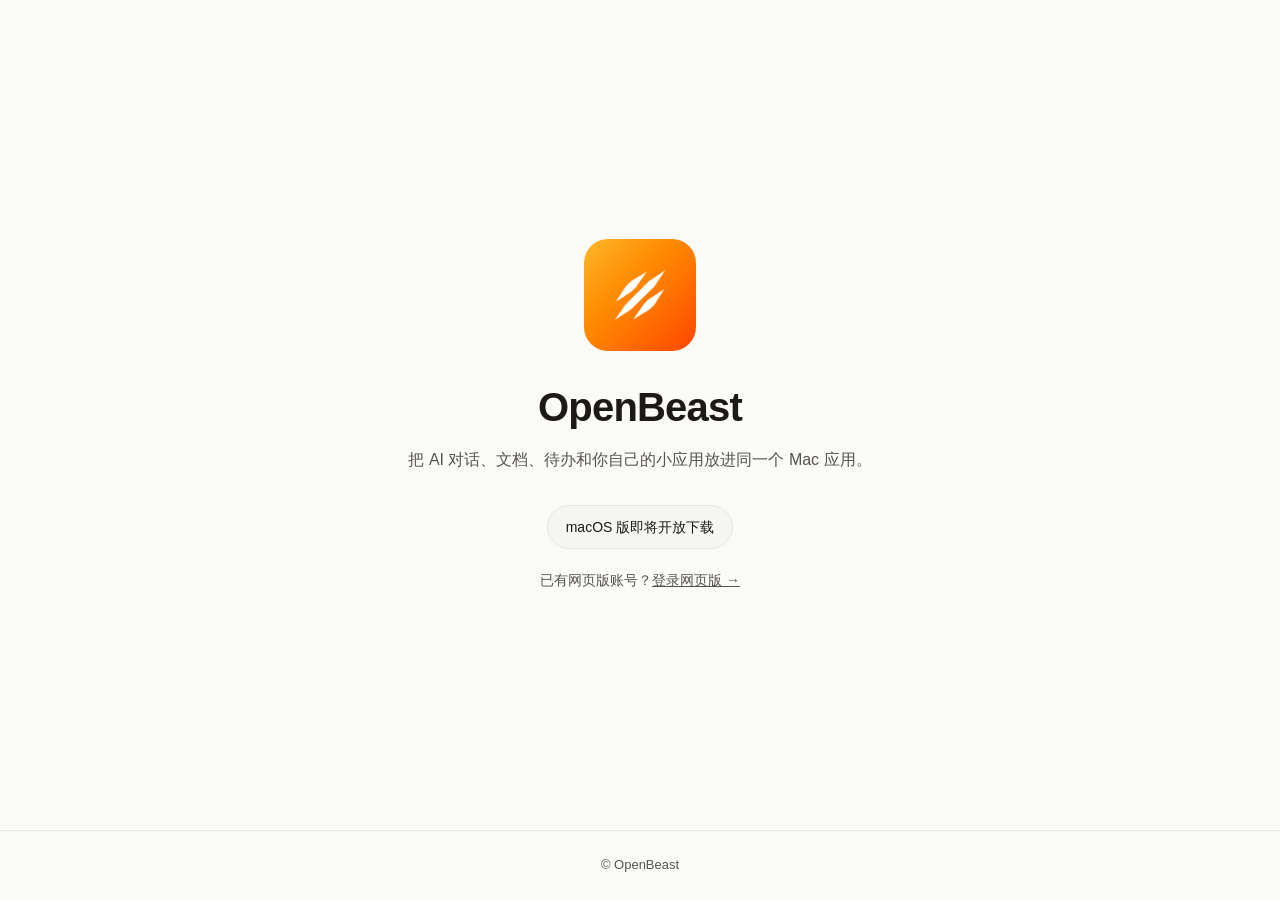
==== index.html @ 8f209aec "Official website placeholder with stable download and update redirects AI: claude  Co-Authored-By: C" ====
<!doctype html>
<html lang="zh-CN">
<head>
  <meta charset="utf-8">
  <meta name="viewport" content="width=device-width, initial-scale=1">
  <title>OpenBeast</title>
  <meta name="description" content="OpenBeast：把 AI 对话、文档、待办和你自己的小应用放进同一个 Mac 应用。">
  <link rel="icon" type="image/png" href="/logo.png">
  <link rel="apple-touch-icon" href="/logo.png">
  <style>
    :root { --bg: #fafaf9; --fg: #1c1917; --muted: #57534e; --line: #e7e5e4; --chip: #f5f5f4; }
    @media (prefers-color-scheme: dark) {
      :root { --bg: #0c0a09; --fg: #fafaf9; --muted: #a8a29e; --line: #292524; --chip: #1c1917; }
    }
    * { box-sizing: border-box; }
    body { margin: 0; min-height: 100vh; display: flex; flex-direction: column; background: var(--bg); color: var(--fg);
      font: 16px/1.6 -apple-system, BlinkMacSystemFont, "PingFang SC", "Helvetica Neue", sans-serif; }
    main { flex: 1; display: flex; flex-direction: column; align-items: center; justify-content: center; text-align: center; padding: 48px 16px; }
    img { width: 112px; height: 112px; border-radius: 24px; }
    h1 { margin: 24px 0 8px; font-size: 40px; font-weight: 600; letter-spacing: -0.02em; }
    p { margin: 0; max-width: 32rem; color: var(--muted); }
    .soon { margin-top: 32px; padding: 10px 18px; border: 1px solid var(--line); border-radius: 999px; background: var(--chip); font-size: 14px; }
    .web { margin-top: 20px; font-size: 14px; color: var(--muted); }
    a { color: inherit; }
    footer { padding: 24px 16px; text-align: center; font-size: 13px; color: var(--muted); border-top: 1px solid var(--line); }
  </style>
</head>
<body>
  <main>
    <img src="/logo.png" alt="OpenBeast">
    <h1>OpenBeast</h1>
    <p>把 AI 对话、文档、待办和你自己的小应用放进同一个 Mac 应用。</p>
    <div class="soon">macOS 版即将开放下载</div>
    <div class="web">已有网页版账号？<a href="https://app.openbeast.app">登录网页版 →</a></div>
  </main>
  <footer>© OpenBeast</footer>
</body>
</html>
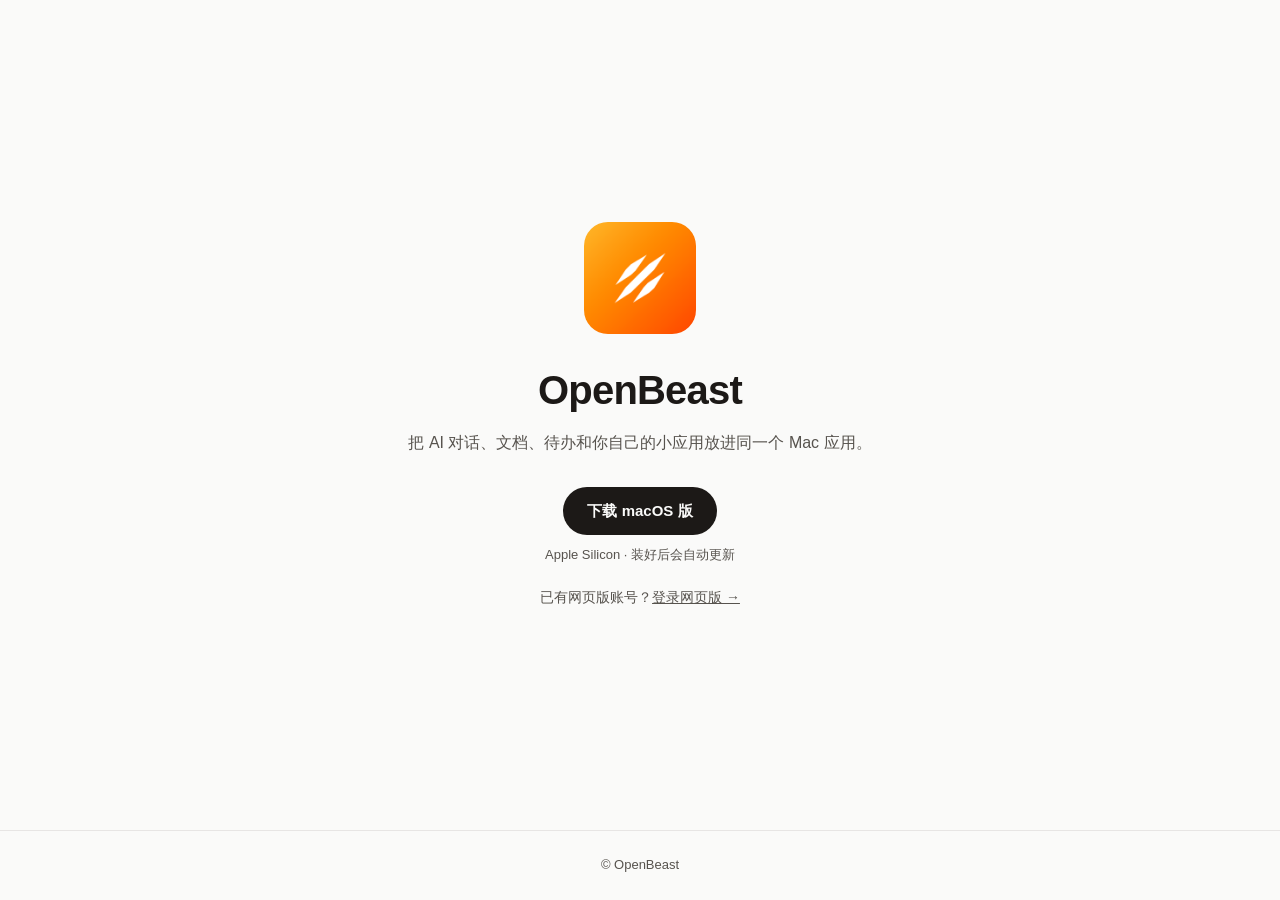
==== commit 2eaf6218: "Show the download button once a release exists, with the latest version AI: claude  Co-Authored-By: " ====
--- a/index.html
+++ b/index.html
@@ -20,6 +20,9 @@
     h1 { margin: 24px 0 8px; font-size: 40px; font-weight: 600; letter-spacing: -0.02em; }
     p { margin: 0; max-width: 32rem; color: var(--muted); }
     .soon { margin-top: 32px; padding: 10px 18px; border: 1px solid var(--line); border-radius: 999px; background: var(--chip); font-size: 14px; }
+    .download { margin-top: 32px; display: inline-block; padding: 12px 24px; border-radius: 999px; background: var(--fg); color: var(--bg); font-size: 15px; font-weight: 600; text-decoration: none; }
+    .meta { margin-top: 10px; font-size: 13px; color: var(--muted); }
+    [hidden] { display: none !important; }
     .web { margin-top: 20px; font-size: 14px; color: var(--muted); }
     a { color: inherit; }
     footer { padding: 24px 16px; text-align: center; font-size: 13px; color: var(--muted); border-top: 1px solid var(--line); }
@@ -30,9 +33,31 @@
     <img src="/logo.png" alt="OpenBeast">
     <h1>OpenBeast</h1>
     <p>把 AI 对话、文档、待办和你自己的小应用放进同一个 Mac 应用。</p>
-    <div class="soon">macOS 版即将开放下载</div>
+    <a class="download" id="download" href="/download">下载 macOS 版</a>
+    <div class="meta" id="meta">Apple Silicon · 装好后会自动更新</div>
+    <div class="soon" id="soon" hidden>macOS 版即将开放下载</div>
     <div class="web">已有网页版账号？<a href="https://app.openbeast.app">登录网页版 →</a></div>
   </main>
   <footer>© OpenBeast</footer>
+  <script>
+    // 发布仓库还没有任何一版时 /download 无处可去：GitHub 明确答「没有」才换成「即将开放」。
+    // 查不到（限流、网络）就照常显示下载按钮。
+    fetch("https://api.github.com/repos/oktiger/openbeast-releases/releases/latest")
+      .then(function (response) {
+        if (response.status === 404) {
+          document.getElementById("download").hidden = true;
+          document.getElementById("meta").hidden = true;
+          document.getElementById("soon").hidden = false;
+          return null;
+        }
+        return response.ok ? response.json() : null;
+      })
+      .then(function (release) {
+        if (release && release.tag_name) {
+          document.getElementById("meta").textContent = "最新版本 " + release.tag_name.replace(/^v/, "") + " · Apple Silicon · 装好后会自动更新";
+        }
+      })
+      .catch(function () {});
+  </script>
 </body>
 </html>
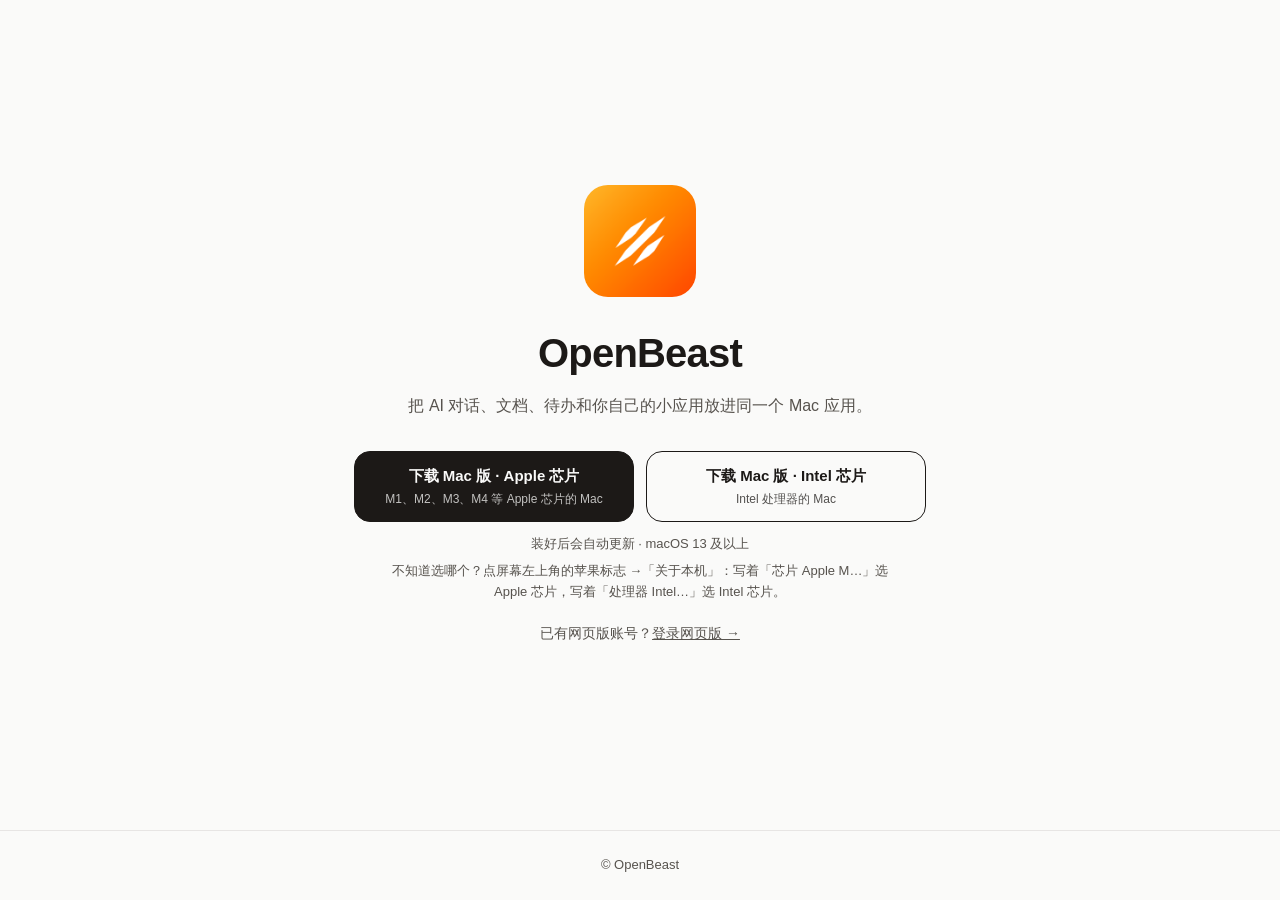
==== commit 9ef83254: "Offer two downloads, Apple chip and Intel chip, with a /download/intel redirect The site now shows t" ====
--- a/index.html
+++ b/index.html
@@ -20,8 +20,14 @@
     h1 { margin: 24px 0 8px; font-size: 40px; font-weight: 600; letter-spacing: -0.02em; }
     p { margin: 0; max-width: 32rem; color: var(--muted); }
     .soon { margin-top: 32px; padding: 10px 18px; border: 1px solid var(--line); border-radius: 999px; background: var(--chip); font-size: 14px; }
-    .download { margin-top: 32px; display: inline-block; padding: 12px 24px; border-radius: 999px; background: var(--fg); color: var(--bg); font-size: 15px; font-weight: 600; text-decoration: none; }
-    .meta { margin-top: 10px; font-size: 13px; color: var(--muted); }
+    .downloads { margin-top: 32px; display: flex; flex-wrap: wrap; justify-content: center; gap: 12px; width: 100%; }
+    .download { display: flex; flex-direction: column; align-items: center; gap: 2px; width: 280px; max-width: 100%; padding: 12px 20px; border: 1px solid var(--fg); border-radius: 16px; background: var(--fg); color: var(--bg); text-decoration: none; }
+    .download.secondary { background: transparent; color: var(--fg); }
+    .download .label { font-size: 15px; font-weight: 600; }
+    .download .sub { font-size: 12px; opacity: 0.75; }
+    .download.unavailable { border-color: var(--line); background: var(--chip); color: var(--muted); cursor: default; }
+    .meta { margin-top: 12px; font-size: 13px; color: var(--muted); }
+    .hint { margin-top: 6px; max-width: 32rem; font-size: 13px; color: var(--muted); }
     [hidden] { display: none !important; }
     .web { margin-top: 20px; font-size: 14px; color: var(--muted); }
     a { color: inherit; }
@@ -33,28 +39,47 @@
     <img src="/logo.png" alt="OpenBeast">
     <h1>OpenBeast</h1>
     <p>把 AI 对话、文档、待办和你自己的小应用放进同一个 Mac 应用。</p>
-    <a class="download" id="download" href="/download">下载 macOS 版</a>
-    <div class="meta" id="meta">Apple Silicon · 装好后会自动更新</div>
+    <div class="downloads" id="downloads">
+      <a class="download" id="download-arm64" href="/download">
+        <span class="label">下载 Mac 版 · Apple 芯片</span>
+        <span class="sub">M1、M2、M3、M4 等 Apple 芯片的 Mac</span>
+      </a>
+      <a class="download secondary" id="download-x64" href="/download/intel">
+        <span class="label">下载 Mac 版 · Intel 芯片</span>
+        <span class="sub" id="download-x64-sub">Intel 处理器的 Mac</span>
+      </a>
+    </div>
+    <div class="meta" id="meta">装好后会自动更新 · macOS 13 及以上</div>
+    <div class="hint" id="hint">不知道选哪个？点屏幕左上角的苹果标志 →「关于本机」：写着「芯片 Apple M…」选 Apple 芯片，写着「处理器 Intel…」选 Intel 芯片。</div>
     <div class="soon" id="soon" hidden>macOS 版即将开放下载</div>
     <div class="web">已有网页版账号？<a href="https://app.openbeast.app">登录网页版 →</a></div>
   </main>
   <footer>© OpenBeast</footer>
   <script>
     // 发布仓库还没有任何一版时 /download 无处可去：GitHub 明确答「没有」才换成「即将开放」。
-    // 查不到（限流、网络）就照常显示下载按钮。
+    // 最新一版里还没有 Intel 安装包（OpenBeast-x64.dmg）时，Intel 按钮换成「下一版提供」，不点进 404。
+    // 查不到（限流、网络）就照常显示两个下载按钮。
     fetch("https://api.github.com/repos/oktiger/openbeast-releases/releases/latest")
       .then(function (response) {
         if (response.status === 404) {
-          document.getElementById("download").hidden = true;
+          document.getElementById("downloads").hidden = true;
           document.getElementById("meta").hidden = true;
+          document.getElementById("hint").hidden = true;
           document.getElementById("soon").hidden = false;
           return null;
         }
         return response.ok ? response.json() : null;
       })
       .then(function (release) {
-        if (release && release.tag_name) {
-          document.getElementById("meta").textContent = "最新版本 " + release.tag_name.replace(/^v/, "") + " · Apple Silicon · 装好后会自动更新";
+        if (!release || !release.tag_name) return;
+        document.getElementById("meta").textContent = "最新版本 " + release.tag_name.replace(/^v/, "") + " · 装好后会自动更新 · macOS 13 及以上";
+        var hasIntel = (release.assets || []).some(function (asset) { return asset.name === "OpenBeast-x64.dmg"; });
+        if (!hasIntel) {
+          var intel = document.getElementById("download-x64");
+          intel.removeAttribute("href");
+          intel.setAttribute("aria-disabled", "true");
+          intel.classList.add("unavailable");
+          document.getElementById("download-x64-sub").textContent = "Intel 版下一版提供";
         }
       })
       .catch(function () {});
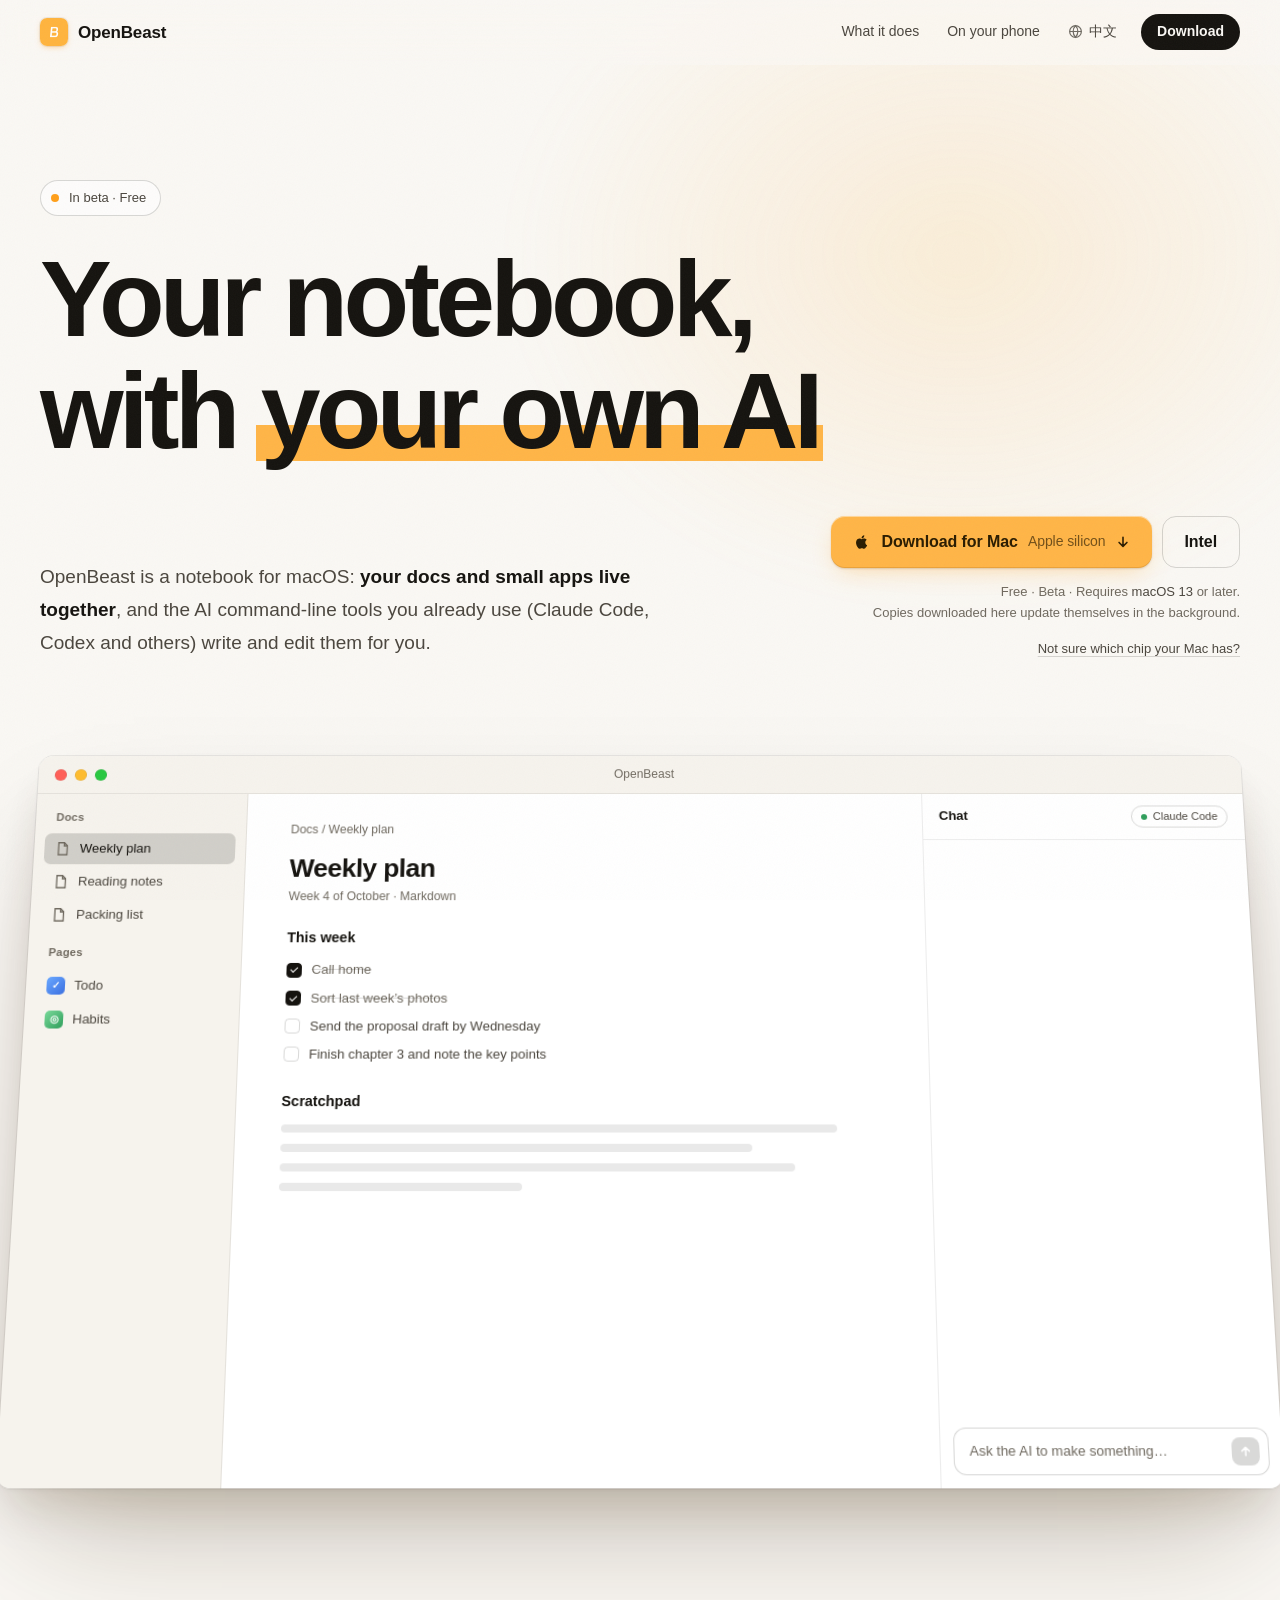
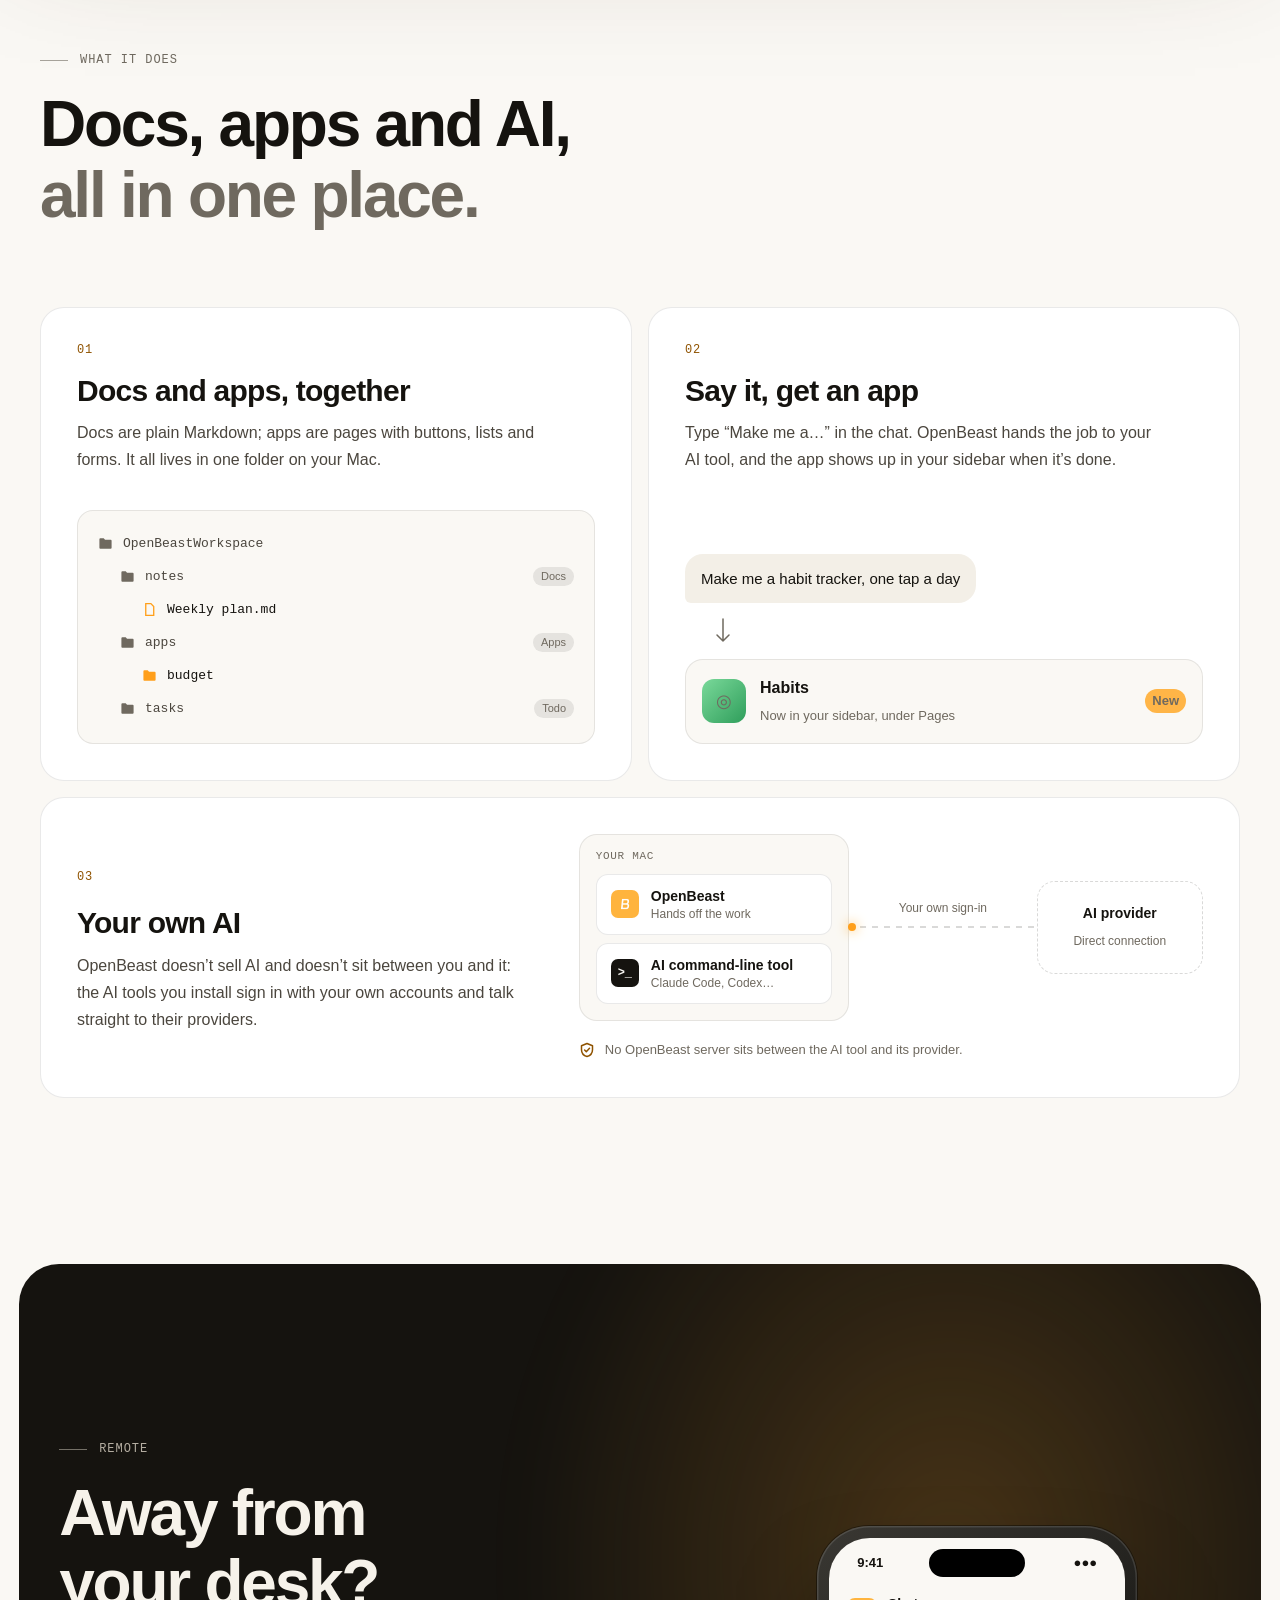
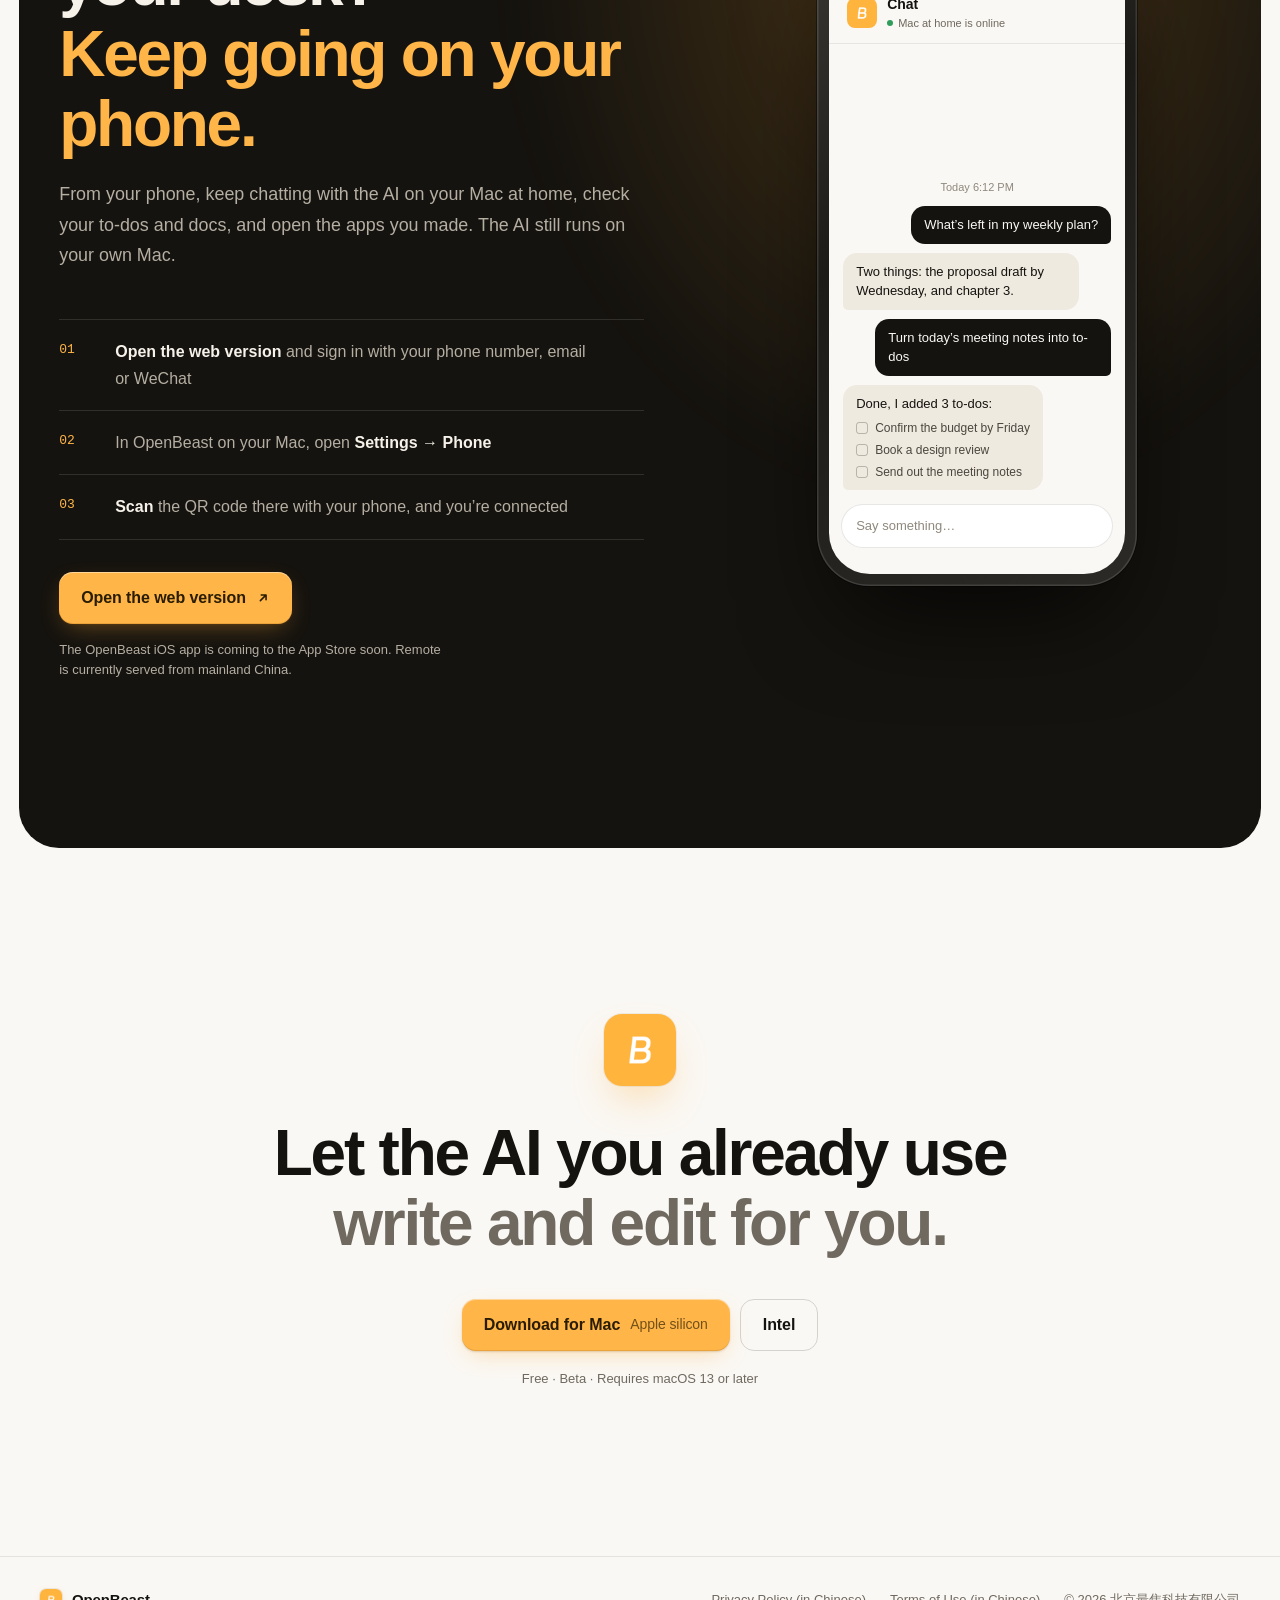
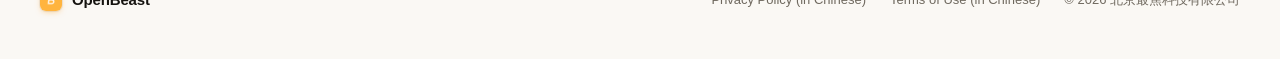
==== commit 332b63ac: "Update the website from oktiger/openbeast@5e19c1d9141e" ====
--- a/index.html
+++ b/index.html
@@ -1,88 +1,240 @@
 <!doctype html>
-<html lang="zh-CN">
+<html lang="en">
 <head>
-  <meta charset="utf-8">
-  <meta name="viewport" content="width=device-width, initial-scale=1">
-  <title>OpenBeast</title>
-  <meta name="description" content="OpenBeast：把 AI 对话、文档、待办和你自己的小应用放进同一个 Mac 应用。">
-  <link rel="icon" type="image/png" href="/logo.png">
-  <link rel="apple-touch-icon" href="/logo.png">
-  <style>
-    :root { --bg: #fafaf9; --fg: #1c1917; --muted: #57534e; --line: #e7e5e4; --chip: #f5f5f4; }
-    @media (prefers-color-scheme: dark) {
-      :root { --bg: #0c0a09; --fg: #fafaf9; --muted: #a8a29e; --line: #292524; --chip: #1c1917; }
-    }
-    * { box-sizing: border-box; }
-    body { margin: 0; min-height: 100vh; display: flex; flex-direction: column; background: var(--bg); color: var(--fg);
-      font: 16px/1.6 -apple-system, BlinkMacSystemFont, "PingFang SC", "Helvetica Neue", sans-serif; }
-    main { flex: 1; display: flex; flex-direction: column; align-items: center; justify-content: center; text-align: center; padding: 48px 16px; }
-    img { width: 112px; height: 112px; border-radius: 24px; }
-    h1 { margin: 24px 0 8px; font-size: 40px; font-weight: 600; letter-spacing: -0.02em; }
-    p { margin: 0; max-width: 32rem; color: var(--muted); }
-    .soon { margin-top: 32px; padding: 10px 18px; border: 1px solid var(--line); border-radius: 999px; background: var(--chip); font-size: 14px; }
-    .downloads { margin-top: 32px; display: flex; flex-wrap: wrap; justify-content: center; gap: 12px; width: 100%; }
-    .download { display: flex; flex-direction: column; align-items: center; gap: 2px; width: 280px; max-width: 100%; padding: 12px 20px; border: 1px solid var(--fg); border-radius: 16px; background: var(--fg); color: var(--bg); text-decoration: none; }
-    .download.secondary { background: transparent; color: var(--fg); }
-    .download .label { font-size: 15px; font-weight: 600; }
-    .download .sub { font-size: 12px; opacity: 0.75; }
-    .download.unavailable { border-color: var(--line); background: var(--chip); color: var(--muted); cursor: default; }
-    .meta { margin-top: 12px; font-size: 13px; color: var(--muted); }
-    .hint { margin-top: 6px; max-width: 32rem; font-size: 13px; color: var(--muted); }
-    [hidden] { display: none !important; }
-    .web { margin-top: 20px; font-size: 14px; color: var(--muted); }
-    a { color: inherit; }
-    footer { padding: 24px 16px; text-align: center; font-size: 13px; color: var(--muted); border-top: 1px solid var(--line); }
-  </style>
+  <meta charset="utf-8" />
+  <meta name="viewport" content="width=device-width, initial-scale=1, viewport-fit=cover" />
+  <title>OpenBeast: an AI notebook for your Mac</title>
+  <meta name="description" content="OpenBeast is a notebook for macOS: your docs and small apps live together, and the AI command-line tools you already use write and edit them for you." />
+  <meta name="theme-color" content="#faf8f4" media="(prefers-color-scheme: light)" />
+  <meta name="theme-color" content="#0d0c0a" media="(prefers-color-scheme: dark)" />
+  <meta property="og:type" content="website" />
+  <meta property="og:title" content="OpenBeast: an AI notebook for your Mac" />
+  <meta property="og:description" content="Your docs and small apps live together, and the AI command-line tools you already use write and edit them for you." />
+  <meta property="og:image" content="https://openbeast.app/icon.png" />
+  <link rel="icon" href="/icon.png" />
+  <link rel="apple-touch-icon" href="/icon.png" />
+  <link rel="stylesheet" href="/home.css" />
+  <script>document.documentElement.classList.add("js");</script>
+  <script src="/home.js" defer></script>
 </head>
 <body>
+  <header class="nav" id="nav">
+    <div class="container nav-inner">
+      <a class="brand" href="/" aria-label="OpenBeast home"><img src="/icon.png" alt="" />OpenBeast</a>
+      <nav class="nav-links" aria-label="Page">
+        <a href="#features">What it does</a>
+        <a href="#remote">On your phone</a>
+        <a class="lang" href="/zh" hreflang="zh-CN" lang="zh-CN" aria-label="中文版"><svg width="15" height="15" viewBox="0 0 16 16" fill="none" stroke="currentColor" stroke-width="1.3" aria-hidden="true"><circle cx="8" cy="8" r="6.25"/><path d="M1.75 8h12.5M8 1.75c1.7 1.8 2.5 3.9 2.5 6.25S9.7 12.45 8 14.25C6.3 12.45 5.5 10.35 5.5 8S6.3 3.55 8 1.75Z"/></svg>中文</a>
+        <a class="pill" href="#download">Download</a>
+      </nav>
+    </div>
+  </header>
+
   <main>
-    <img src="/logo.png" alt="OpenBeast">
-    <h1>OpenBeast</h1>
-    <p>把 AI 对话、文档、待办和你自己的小应用放进同一个 Mac 应用。</p>
-    <div class="downloads" id="downloads">
-      <a class="download" id="download-arm64" href="/download">
-        <span class="label">下载 Mac 版 · Apple 芯片</span>
-        <span class="sub">M1、M2、M3、M4 等 Apple 芯片的 Mac</span>
-      </a>
-      <a class="download secondary" id="download-x64" href="/download/intel">
-        <span class="label">下载 Mac 版 · Intel 芯片</span>
-        <span class="sub" id="download-x64-sub">Intel 处理器的 Mac</span>
-      </a>
+    <section class="hero" id="download">
+      <div class="container">
+        <span class="eyebrow rise" style="--i:0"><span class="dot"></span>In beta · Free</span>
+        <h1>
+          <span class="line rise" style="--i:1">Your notebook,</span>
+          <span class="line rise" style="--i:2">with <mark>your own AI</mark></span>
+        </h1>
+        <div class="hero-foot">
+          <p class="lede rise" style="--i:3">OpenBeast is a notebook for macOS: <strong>your docs and small apps live together</strong>, and the AI command-line tools you already use (Claude Code, Codex and others) write and edit them for you.</p>
+          <div class="cta rise" style="--i:4">
+            <div class="buttons">
+              <a class="btn btn-primary" href="https://openbeast.app/download">
+                <svg width="18" height="18" viewBox="0 0 24 24" fill="currentColor" aria-hidden="true"><path d="M16.37 12.6c-.02-2.3 1.88-3.4 1.96-3.46-1.07-1.56-2.73-1.77-3.32-1.8-1.41-.14-2.76.83-3.47.83-.72 0-1.82-.81-3-.79-1.54.02-2.96.9-3.75 2.27-1.6 2.78-.41 6.88 1.15 9.13.76 1.1 1.67 2.34 2.86 2.3 1.15-.05 1.58-.74 2.97-.74 1.38 0 1.78.74 2.99.72 1.24-.02 2.02-1.12 2.77-2.23.88-1.28 1.24-2.52 1.26-2.59-.03-.01-2.4-.92-2.42-3.65ZM14.1 5.86c.63-.77 1.06-1.83.94-2.89-.91.04-2.02.61-2.67 1.37-.58.67-1.1 1.76-.96 2.8 1.02.08 2.06-.52 2.69-1.28Z"/></svg>
+                Download for Mac <span class="sub">Apple silicon</span>
+                <svg class="arrow" width="14" height="14" viewBox="0 0 16 16" fill="none" stroke="currentColor" stroke-width="1.8" stroke-linecap="round" stroke-linejoin="round" aria-hidden="true"><path d="M8 2.5v10M3.5 8.5 8 13l4.5-4.5"/></svg>
+              </a>
+              <a class="btn btn-ghost" href="https://openbeast.app/download/intel">Intel</a>
+            </div>
+            <p class="fine">Free · Beta<span data-version hidden> · Latest <b></b></span> · Requires <b>macOS 13</b> or later.<br />Copies downloaded here update themselves in the background.</p>
+            <details class="which">
+              <summary>Not sure which chip your Mac has?</summary>
+              <p>Click the Apple menu at the top left → “About This Mac”. If it says “Chip Apple M…”, pick Apple silicon; if it says “Processor Intel…”, pick Intel.</p>
+            </details>
+          </div>
+        </div>
+
+        <div class="stage rise" style="--i:5">
+          <div class="window demo is-final" id="demo" role="img" aria-label="An OpenBeast window: in the chat on the right, someone asks for a budget app; once the AI tool has built it, “Budget” appears under Pages in the sidebar.">
+            <div class="titlebar"><span class="lights"><i></i><i></i><i></i></span><span class="wt">OpenBeast</span></div>
+            <div class="panes" aria-hidden="true">
+              <aside class="side">
+                <div class="side-label">Docs</div>
+                <div class="item is-active"><svg class="ic" viewBox="0 0 16 16" fill="none" stroke="currentColor" stroke-width="1.3"><path d="M4 1.75h5.5L12.5 4.8v9.45H4z"/><path d="M9.5 1.75V5h3"/></svg>Weekly plan</div>
+                <div class="item"><svg class="ic" viewBox="0 0 16 16" fill="none" stroke="currentColor" stroke-width="1.3"><path d="M4 1.75h5.5L12.5 4.8v9.45H4z"/><path d="M9.5 1.75V5h3"/></svg>Reading notes</div>
+                <div class="item"><svg class="ic" viewBox="0 0 16 16" fill="none" stroke="currentColor" stroke-width="1.3"><path d="M4 1.75h5.5L12.5 4.8v9.45H4z"/><path d="M9.5 1.75V5h3"/></svg>Packing list</div>
+                <div class="side-label">Pages</div>
+                <div class="item"><span class="tile t1">✓</span>Todo</div>
+                <div class="item"><span class="tile t2">◎</span>Habits</div>
+                <div class="item new" data-beat="new"><span class="tile t3">$</span>Budget<span class="badge">New</span></div>
+              </aside>
+
+              <div class="doc">
+                <div class="crumb">Docs / Weekly plan</div>
+                <h4>Weekly plan</h4>
+                <div class="meta">Week 4 of October · Markdown</div>
+                <div class="h5">This week</div>
+                <div class="check done"><span class="box"></span>Call home</div>
+                <div class="check done"><span class="box"></span>Sort last week’s photos</div>
+                <div class="check"><span class="box"></span>Send the proposal draft by Wednesday</div>
+                <div class="check"><span class="box"></span>Finish chapter 3 and note the key points</div>
+                <div class="h5">Scratchpad</div>
+                <div class="bar" style="width:92%"></div>
+                <div class="bar" style="width:78%"></div>
+                <div class="bar" style="width:85%"></div>
+                <div class="bar" style="width:40%"></div>
+              </div>
+
+              <div class="chat">
+                <div class="chat-head">Chat<span class="chip">Claude Code</span></div>
+                <div class="msgs">
+                  <div class="msg me beat" data-beat="ask">Make me a budget app with monthly totals</div>
+                  <div class="msg ai beat" data-beat="reply">
+                    Sure, handing it to Claude Code.
+                    <ul class="steps">
+                      <li class="step beat" data-beat="s1"><span class="st"></span>Create the app’s folder</li>
+                      <li class="step beat" data-beat="s2"><span class="st"></span>Write pages: add entries, monthly totals</li>
+                      <li class="step beat" data-beat="s3"><span class="st"></span>Build passes</li>
+                    </ul>
+                  </div>
+                  <div class="msg ai beat" data-beat="done">“Budget” is ready, in the sidebar.</div>
+                </div>
+                <div class="composer"><span class="field" data-placeholder="Ask the AI to make something…"></span><span class="send"><svg width="12" height="12" viewBox="0 0 16 16" fill="none" stroke="currentColor" stroke-width="2" stroke-linecap="round" stroke-linejoin="round"><path d="M8 13V3M3.5 7.5 8 3l4.5 4.5"/></svg></span></div>
+              </div>
+            </div>
+          </div>
+        </div>
+      </div>
+    </section>
+
+    <section class="section" id="features">
+      <div class="container">
+        <span class="kicker reveal">What it does</span>
+        <h2 class="reveal" style="--i:1">Docs, apps and AI,<br /><em>all in one place.</em></h2>
+
+        <div class="bento">
+          <article class="card reveal">
+            <span class="num">01</span>
+            <h3>Docs and apps, together</h3>
+            <p>Docs are plain Markdown; apps are pages with buttons, lists and forms. It all lives in one folder on your Mac.</p>
+            <div class="viz" aria-hidden="true">
+              <div class="tree">
+                <div><svg viewBox="0 0 16 16" fill="currentColor"><path d="M1.5 3.5A1 1 0 0 1 2.5 2.5h3.6l1.4 1.5h6a1 1 0 0 1 1 1v7.5a1 1 0 0 1-1 1h-11a1 1 0 0 1-1-1z"/></svg>OpenBeastWorkspace</div>
+                <div style="--d:1"><svg viewBox="0 0 16 16" fill="currentColor"><path d="M1.5 3.5A1 1 0 0 1 2.5 2.5h3.6l1.4 1.5h6a1 1 0 0 1 1 1v7.5a1 1 0 0 1-1 1h-11a1 1 0 0 1-1-1z"/></svg>notes<span class="tag">Docs</span></div>
+                <div style="--d:2" class="hl"><svg viewBox="0 0 16 16" fill="none" stroke="currentColor" stroke-width="1.4"><path d="M4 1.75h5.5L12.5 4.8v9.45H4z"/></svg>Weekly plan.md</div>
+                <div style="--d:1"><svg viewBox="0 0 16 16" fill="currentColor"><path d="M1.5 3.5A1 1 0 0 1 2.5 2.5h3.6l1.4 1.5h6a1 1 0 0 1 1 1v7.5a1 1 0 0 1-1 1h-11a1 1 0 0 1-1-1z"/></svg>apps<span class="tag">Apps</span></div>
+                <div style="--d:2" class="hl"><svg viewBox="0 0 16 16" fill="currentColor"><path d="M1.5 3.5A1 1 0 0 1 2.5 2.5h3.6l1.4 1.5h6a1 1 0 0 1 1 1v7.5a1 1 0 0 1-1 1h-11a1 1 0 0 1-1-1z"/></svg>budget</div>
+                <div style="--d:1"><svg viewBox="0 0 16 16" fill="currentColor"><path d="M1.5 3.5A1 1 0 0 1 2.5 2.5h3.6l1.4 1.5h6a1 1 0 0 1 1 1v7.5a1 1 0 0 1-1 1h-11a1 1 0 0 1-1-1z"/></svg>tasks<span class="tag">Todo</span></div>
+              </div>
+            </div>
+          </article>
+
+          <article class="card reveal" style="--i:1">
+            <span class="num">02</span>
+            <h3>Say it, get an app</h3>
+            <p>Type “Make me a…” in the chat. OpenBeast hands the job to your AI tool, and the app shows up in your sidebar when it’s done.</p>
+            <div class="viz" aria-hidden="true">
+              <div class="make">
+                <div class="ask">Make me a habit tracker, one tap a day</div>
+                <svg class="arrow-down" width="20" height="28" viewBox="0 0 20 28" fill="none" stroke="currentColor" stroke-width="1.5" stroke-linecap="round" stroke-linejoin="round"><path d="M10 2v22M4 18l6 6 6-6"/></svg>
+                <div class="app-card"><span class="tile t2">◎</span><div><b>Habits</b><span>Now in your sidebar, under Pages</span></div><span class="badge">New</span></div>
+              </div>
+            </div>
+          </article>
+
+          <article class="card wide reveal">
+            <div>
+              <span class="num">03</span>
+              <h3>Your own AI</h3>
+              <p>OpenBeast doesn’t sell AI and doesn’t sit between you and it: the AI tools you install sign in with your own accounts and talk straight to their providers.</p>
+            </div>
+            <div aria-hidden="true">
+              <div class="route">
+                <div class="mac">
+                  <div class="mac-title">Your Mac</div>
+                  <div class="node"><img src="/icon.png" alt="" /><span><b>OpenBeast</b><small>Hands off the work</small></span></div>
+                  <div class="node"><span class="term">&gt;_</span><span><b>AI command-line tool</b><small>Claude Code, Codex…</small></span></div>
+                </div>
+                <div class="wire"><span>Your own sign-in</span></div>
+                <div class="vendor"><b>AI provider</b><span>Direct connection</span></div>
+              </div>
+              <div class="note"><svg width="16" height="16" viewBox="0 0 16 16" fill="none" stroke="currentColor" stroke-width="1.5" stroke-linecap="round" stroke-linejoin="round"><path d="M8 1.5 2.5 3.8v3.9c0 3.2 2.3 5.9 5.5 6.8 3.2-.9 5.5-3.6 5.5-6.8V3.8z"/><path d="m5.6 8 1.7 1.7 3.2-3.4"/></svg>No OpenBeast server sits between the AI tool and its provider.</div>
+            </div>
+          </article>
+        </div>
+      </div>
+    </section>
+
+    <section class="band section" id="remote">
+      <div class="container remote-grid">
+        <div>
+          <span class="kicker reveal">Remote</span>
+          <h2 class="reveal" style="--i:1">Away from your desk?<br /><em>Keep going on your phone.</em></h2>
+          <p class="section-intro reveal" style="--i:2">From your phone, keep chatting with the AI on your Mac at home, check your to-dos and docs, and open the apps you made. The AI still runs on your own Mac.</p>
+          <ol class="howto reveal" style="--i:3">
+            <li><span><b>Open the web version</b> and sign in with your phone number, email or WeChat</span></li>
+            <li><span>In OpenBeast on your Mac, open <b class="nowrap">Settings → Phone</b></span></li>
+            <li><span><b>Scan</b> the QR code there with your phone, and you’re connected</span></li>
+          </ol>
+          <div class="buttons reveal" style="--i:4">
+            <a class="btn btn-primary" href="https://remote.openbeast.cn">Open the web version
+              <svg width="14" height="14" viewBox="0 0 16 16" fill="none" stroke="currentColor" stroke-width="1.8" stroke-linecap="round" stroke-linejoin="round" aria-hidden="true"><path d="M5 11 11 5M6 4.5h5.5V10"/></svg>
+            </a>
+          </div>
+          <p class="fine reveal" style="--i:5">The OpenBeast iOS app is coming to the App Store soon. Remote is currently served from mainland China.</p>
+        </div>
+
+        <div class="phone-wrap reveal" style="--i:2">
+          <div class="phone" role="img" aria-label="The phone web version: asking the AI on the Mac at home to turn meeting notes into to-dos.">
+            <div class="screen" aria-hidden="true">
+              <span class="island"></span>
+              <div class="status"><span>9:41</span><span>●●●</span></div>
+              <div class="p-head"><img src="/icon.png" alt="" /><div><b>Chat</b><span>Mac at home is online</span></div></div>
+              <div class="p-msgs">
+                <div class="time">Today 6:12 PM</div>
+                <div class="msg me">What’s left in my weekly plan?</div>
+                <div class="msg ai">Two things: the proposal draft by Wednesday, and chapter 3.</div>
+                <div class="msg me">Turn today’s meeting notes into to-dos</div>
+                <div class="msg ai">Done, I added 3 to-dos:
+                  <div class="todo">
+                    <div><i></i>Confirm the budget by Friday</div>
+                    <div><i></i>Book a design review</div>
+                    <div><i></i>Send out the meeting notes</div>
+                  </div>
+                </div>
+              </div>
+              <div class="p-input">Say something…</div>
+            </div>
+          </div>
+        </div>
+      </div>
+    </section>
+
+    <section class="section closing">
+      <div class="container">
+        <img class="mark-icon reveal" src="/icon.png" alt="" />
+        <h2 class="reveal" style="--i:1">Let the AI you already use<br /><em>write and edit for you.</em></h2>
+        <div class="buttons reveal" style="--i:2">
+          <a class="btn btn-primary" href="https://openbeast.app/download">Download for Mac <span class="sub">Apple silicon</span></a>
+          <a class="btn btn-ghost" href="https://openbeast.app/download/intel">Intel</a>
+        </div>
+        <p class="fine reveal" style="--i:3">Free · Beta · Requires macOS 13 or later</p>
+      </div>
+    </section>
+  </main>
+
+  <footer class="footer">
+    <div class="container footer-inner">
+      <a class="brand" href="/"><img src="/icon.png" alt="" />OpenBeast</a>
+      <div class="footer-links">
+        <a href="/privacy" hreflang="zh-CN">Privacy Policy (in Chinese)</a>
+        <a href="/terms" hreflang="zh-CN">Terms of Use (in Chinese)</a>
+        <span>© 2026 北京最焦科技有限公司</span>
+      </div>
     </div>
-    <div class="meta" id="meta">装好后会自动更新 · macOS 13 及以上</div>
-    <div class="hint" id="hint">不知道选哪个？点屏幕左上角的苹果标志 →「关于本机」：写着「芯片 Apple M…」选 Apple 芯片，写着「处理器 Intel…」选 Intel 芯片。</div>
-    <div class="soon" id="soon" hidden>macOS 版即将开放下载</div>
-    <div class="web">已有网页版账号？<a href="https://app.openbeast.app">登录网页版 →</a></div>
-  </main>
-  <footer>© OpenBeast</footer>
-  <script>
-    // 发布仓库还没有任何一版时 /download 无处可去：GitHub 明确答「没有」才换成「即将开放」。
-    // 最新一版里还没有 Intel 安装包（OpenBeast-x64.dmg）时，Intel 按钮换成「下一版提供」，不点进 404。
-    // 查不到（限流、网络）就照常显示两个下载按钮。
-    fetch("https://api.github.com/repos/oktiger/openbeast-releases/releases/latest")
-      .then(function (response) {
-        if (response.status === 404) {
-          document.getElementById("downloads").hidden = true;
-          document.getElementById("meta").hidden = true;
-          document.getElementById("hint").hidden = true;
-          document.getElementById("soon").hidden = false;
-          return null;
-        }
-        return response.ok ? response.json() : null;
-      })
-      .then(function (release) {
-        if (!release || !release.tag_name) return;
-        document.getElementById("meta").textContent = "最新版本 " + release.tag_name.replace(/^v/, "") + " · 装好后会自动更新 · macOS 13 及以上";
-        var hasIntel = (release.assets || []).some(function (asset) { return asset.name === "OpenBeast-x64.dmg"; });
-        if (!hasIntel) {
-          var intel = document.getElementById("download-x64");
-          intel.removeAttribute("href");
-          intel.setAttribute("aria-disabled", "true");
-          intel.classList.add("unavailable");
-          document.getElementById("download-x64-sub").textContent = "Intel 版下一版提供";
-        }
-      })
-      .catch(function () {});
-  </script>
+  </footer>
 </body>
 </html>
--- a/home.css
+++ b/home.css
@@ -0,0 +1,584 @@
+/* 官网首页专用样式；《隐私政策》《用户协议》、404 页仍用 style.css。
+   不引外部字体与脚本（大陆访问 Google Fonts / 多数 CDN 不稳），字体全用系统自带。 */
+
+:root {
+  --bg: #faf8f4;
+  --bg-2: #f3efe7;
+  --surface: #ffffff;
+  --ink: #15130f;
+  --ink-2: #4b463e;
+  --ink-3: #6f695f;
+  --line: rgba(21, 19, 15, 0.09);
+  --line-2: rgba(21, 19, 15, 0.16);
+  --amber: #ffb547;
+  --amber-2: #ff9f1a;
+  --amber-ink: #2a1c00;
+  --amber-text: #8f5300;
+  --amber-soft: rgba(255, 181, 71, 0.16);
+  --mark: var(--amber);
+  --glow: rgba(255, 170, 51, 0.42);
+  --ok: #2f9e5b;
+
+  --win: #ffffff;
+  --win-side: #f6f3ed;
+  --win-line: rgba(21, 19, 15, 0.08);
+  --win-shadow: 0 0 0 1px rgba(21, 19, 15, 0.07), 0 2px 4px rgba(21, 19, 15, 0.04), 0 24px 48px -12px rgba(60, 38, 0, 0.18), 0 64px 120px -32px rgba(60, 38, 0, 0.28);
+
+  --band-bg: #15130f;
+  --band-ink: #f6f2ea;
+  --band-ink-2: #b5aea2;
+  --band-line: rgba(246, 242, 234, 0.12);
+
+  --sans: -apple-system, BlinkMacSystemFont, "SF Pro Text", "PingFang SC", "Hiragino Sans GB", "Microsoft YaHei", "Noto Sans CJK SC", sans-serif;
+  --display: -apple-system, BlinkMacSystemFont, "SF Pro Display", "PingFang SC", "Hiragino Sans GB", "Microsoft YaHei", "Noto Sans CJK SC", sans-serif;
+  --mono: ui-monospace, "SF Mono", SFMono-Regular, Menlo, Consolas, monospace;
+
+  --gutter: clamp(16px, 4vw, 40px);
+  --max: 1200px;
+  --ease-out: cubic-bezier(0.16, 1, 0.3, 1);
+  --ease-spring: cubic-bezier(0.34, 1.56, 0.64, 1);
+
+  color-scheme: light dark;
+}
+
+@media (prefers-color-scheme: dark) {
+  :root {
+    --bg: #0d0c0a;
+    --bg-2: #141310;
+    --surface: #17160f;
+    --ink: #f4f1ea;
+    --ink-2: #bcb5a9;
+    --ink-3: #8f887c;
+    --line: rgba(244, 241, 234, 0.08);
+    --line-2: rgba(244, 241, 234, 0.15);
+    --amber-text: #ffc670;
+    --amber-soft: rgba(255, 181, 71, 0.12);
+    /* 深色下浅色字压在实心琥珀上对比度不够，换成半透明的暖色条 */
+    --mark: rgba(255, 170, 51, 0.42);
+    --glow: rgba(255, 160, 40, 0.3);
+    --ok: #4cc27a;
+
+    --win: #191814;
+    --win-side: #131210;
+    --win-line: rgba(244, 241, 234, 0.07);
+    --win-shadow: 0 0 0 1px rgba(244, 241, 234, 0.08), 0 24px 48px -12px rgba(0, 0, 0, 0.6), 0 64px 120px -32px rgba(0, 0, 0, 0.7);
+
+    --band-bg: #17150f;
+    --band-line: rgba(246, 242, 234, 0.1);
+  }
+}
+
+*, *::before, *::after { box-sizing: border-box; }
+html { -webkit-text-size-adjust: 100%; scroll-behavior: smooth; scroll-padding-top: 80px; }
+body {
+  margin: 0;
+  background: var(--bg);
+  color: var(--ink);
+  font: 400 16px/1.7 var(--sans);
+  -webkit-font-smoothing: antialiased;
+  -moz-osx-font-smoothing: grayscale;
+  text-rendering: optimizeLegibility;
+  overflow-x: clip;
+}
+::selection { background: var(--amber); color: var(--amber-ink); }
+a { color: inherit; }
+img, svg { display: block; }
+h1, h2, h3 { text-wrap: balance; }
+p, li { text-wrap: pretty; }
+.nowrap { white-space: nowrap; }
+:focus-visible { outline: 2px solid var(--amber-2); outline-offset: 3px; border-radius: 6px; }
+
+/* 极淡的纸面颗粒，让大片留白不显得“空” */
+body::before {
+  content: "";
+  position: fixed;
+  inset: 0;
+  z-index: 100;
+  pointer-events: none;
+  opacity: 0.035;
+  background-image: url("data:image/svg+xml,%3Csvg xmlns='http://www.w3.org/2000/svg' width='160' height='160'%3E%3Cfilter id='n'%3E%3CfeTurbulence type='fractalNoise' baseFrequency='0.9' numOctaves='2' stitchTiles='stitch'/%3E%3C/filter%3E%3Crect width='100%25' height='100%25' filter='url(%23n)'/%3E%3C/svg%3E");
+}
+
+.container { width: 100%; max-width: calc(var(--max) + var(--gutter) * 2); margin: 0 auto; padding: 0 var(--gutter); }
+
+/* ---------- 顶栏 ---------- */
+.nav {
+  position: sticky;
+  top: 0;
+  z-index: 50;
+  background: color-mix(in srgb, var(--bg) 78%, transparent);
+  -webkit-backdrop-filter: saturate(1.6) blur(16px);
+  backdrop-filter: saturate(1.6) blur(16px);
+  border-bottom: 1px solid transparent;
+  transition: border-color 0.3s ease;
+}
+.nav.is-scrolled { border-bottom-color: var(--line); }
+.nav-inner { display: flex; align-items: center; justify-content: space-between; height: 64px; }
+.brand { display: inline-flex; align-items: center; gap: 10px; text-decoration: none; font: 600 17px/1 var(--display); letter-spacing: -0.01em; }
+.brand img { width: 28px; height: 28px; border-radius: 7px; box-shadow: 0 0 0 1px rgba(0, 0, 0, 0.06), 0 2px 6px -2px rgba(255, 150, 0, 0.5); }
+.nav-links { display: flex; align-items: center; gap: 4px; }
+.nav-links a:not(.pill) {
+  text-decoration: none;
+  font-size: 14px;
+  color: var(--ink-2);
+  padding: 8px 12px;
+  border-radius: 999px;
+  transition: color 0.2s ease, background-color 0.2s ease;
+}
+.nav-links a:not(.pill):hover { color: var(--ink); background: var(--line); }
+.nav-links .lang { display: inline-flex; align-items: center; gap: 6px; font-weight: 500; letter-spacing: 0.01em; }
+.nav-links .lang svg { opacity: 0.8; }
+.pill {
+  margin-left: 8px;
+  display: inline-flex;
+  align-items: center;
+  gap: 6px;
+  height: 36px;
+  padding: 0 16px;
+  border-radius: 999px;
+  background: var(--ink);
+  color: var(--bg);
+  text-decoration: none;
+  font-size: 14px;
+  font-weight: 600;
+  transition: transform 0.2s var(--ease-out), box-shadow 0.2s ease;
+}
+.pill:hover { transform: translateY(-1px); box-shadow: 0 6px 16px -6px rgba(0, 0, 0, 0.35); }
+.pill:active { transform: translateY(0) scale(0.97); }
+
+/* ---------- 首屏 ---------- */
+/* 光晕比屏幕宽，只在横向裁掉，免得手机上出现横向滚动 */
+.hero { position: relative; padding: clamp(56px, 9vw, 120px) 0 0; isolation: isolate; overflow-x: clip; }
+.hero::before {
+  content: "";
+  position: absolute;
+  z-index: -1;
+  top: -160px;
+  right: -10%;
+  width: min(900px, 90vw);
+  height: 700px;
+  background: radial-gradient(closest-side, var(--amber-soft), transparent);
+  filter: blur(20px);
+  pointer-events: none;
+}
+.eyebrow {
+  display: inline-flex;
+  align-items: center;
+  gap: 10px;
+  padding: 6px 14px 6px 10px;
+  border: 1px solid var(--line-2);
+  border-radius: 999px;
+  font-size: 13px;
+  color: var(--ink-2);
+  background: color-mix(in srgb, var(--surface) 60%, transparent);
+}
+.dot { position: relative; width: 8px; height: 8px; border-radius: 50%; background: var(--amber-2); flex: none; }
+.dot::after {
+  content: "";
+  position: absolute;
+  inset: -4px;
+  border-radius: 50%;
+  border: 1.5px solid var(--amber-2);
+  opacity: 0;
+  animation: ping 2.4s var(--ease-out) infinite;
+}
+@keyframes ping { 0% { transform: scale(0.5); opacity: 0.8; } 80%, 100% { transform: scale(1.6); opacity: 0; } }
+
+.hero h1 {
+  margin: 28px 0 0;
+  font: 700 clamp(44px, 8.4vw, 112px)/1.04 var(--display);
+  letter-spacing: -0.045em;
+  max-width: 11em;
+}
+.hero h1 .line { display: block; }
+.hero h1 mark {
+  color: inherit;
+  background: linear-gradient(transparent 62%, var(--mark) 62%, var(--mark) 92%, transparent 92%) no-repeat 0 0 / 100% 100%;
+  padding: 0 0.04em;
+  margin: 0 -0.04em;
+}
+.hero-foot {
+  display: grid;
+  grid-template-columns: minmax(0, 1fr) auto;
+  align-items: end;
+  gap: 32px 64px;
+  margin-top: clamp(28px, 4vw, 48px);
+}
+.lede { margin: 0; max-width: 34em; font-size: clamp(17px, 1.6vw, 19px); line-height: 1.75; color: var(--ink-2); }
+.lede strong { color: var(--ink); font-weight: 600; }
+.cta { display: flex; flex-direction: column; align-items: flex-end; gap: 14px; }
+.buttons { display: flex; flex-wrap: wrap; gap: 10px; }
+.btn {
+  position: relative;
+  display: inline-flex;
+  align-items: center;
+  gap: 10px;
+  height: 52px;
+  padding: 0 22px;
+  border-radius: 14px;
+  text-decoration: none;
+  font-size: 16px;
+  font-weight: 600;
+  letter-spacing: -0.005em;
+  white-space: nowrap;
+  transition: transform 0.25s var(--ease-out), box-shadow 0.25s ease, background-color 0.2s ease, border-color 0.2s ease;
+}
+.btn svg { flex: none; }
+.btn .arrow { transition: transform 0.25s var(--ease-out); }
+.btn:hover .arrow { transform: translateY(2px); }
+.btn:active { transform: scale(0.97); }
+.btn-primary {
+  background: var(--amber);
+  color: var(--amber-ink);
+  box-shadow: inset 0 1px 0 rgba(255, 255, 255, 0.45), inset 0 -1px 0 rgba(140, 80, 0, 0.18), 0 1px 2px rgba(120, 70, 0, 0.2), 0 8px 24px -8px var(--glow);
+}
+.btn-primary:hover { transform: translateY(-2px); box-shadow: inset 0 1px 0 rgba(255, 255, 255, 0.45), inset 0 -1px 0 rgba(140, 80, 0, 0.18), 0 2px 4px rgba(120, 70, 0, 0.2), 0 16px 36px -10px var(--glow); }
+.btn-primary .sub { font-weight: 500; opacity: 0.66; font-size: 14px; }
+.btn-ghost { border: 1px solid var(--line-2); color: var(--ink); background: transparent; }
+.btn-ghost:hover { background: var(--line); border-color: transparent; transform: translateY(-2px); }
+.fine { margin: 0; font-size: 13px; line-height: 1.6; color: var(--ink-3); text-align: right; max-width: 30em; }
+.fine b { font-weight: 500; color: var(--ink-2); }
+/* 「不知道选哪个芯片」浮在按钮下方，展开时不挤动左边的介绍文字 */
+.which { position: relative; z-index: 5; max-width: 30em; font-size: 13px; color: var(--ink-3); text-align: right; }
+.which summary { cursor: pointer; list-style: none; display: inline-flex; align-items: center; gap: 6px; color: var(--ink-2); text-decoration: underline; text-decoration-color: var(--line-2); text-underline-offset: 3px; transition: text-decoration-color 0.2s ease; }
+.which summary::-webkit-details-marker { display: none; }
+.which summary:hover { text-decoration-color: currentColor; }
+.which p { position: absolute; top: calc(100% + 8px); right: 0; width: min(360px, calc(100vw - 32px)); margin: 0; line-height: 1.6; text-align: left; padding: 12px 16px; border-radius: 14px; background: var(--surface); color: var(--ink-2); border: 1px solid var(--line); box-shadow: 0 16px 40px -16px rgba(60, 38, 0, 0.3); }
+
+/* 入场：只有脚本在时才先藏起来，没脚本也能看到全部内容 */
+.js .rise { opacity: 0; transform: translateY(24px); }
+.js.ready .rise { opacity: 1; transform: none; transition: opacity 1s var(--ease-out), transform 1.1s var(--ease-out); transition-delay: calc(var(--i, 0) * 90ms + 80ms); }
+.js .hero h1 mark { background-size: 0% 100%; }
+.js.ready .hero h1 mark { background-size: 100% 100%; transition: background-size 0.9s var(--ease-out) 0.75s; }
+
+/* ---------- 产品窗口 ---------- */
+.stage { position: relative; margin-top: clamp(56px, 8vw, 96px); perspective: 2000px; }
+.stage::before {
+  content: "";
+  position: absolute;
+  left: 50%;
+  top: 18%;
+  width: min(1100px, 120%);
+  height: 70%;
+  transform: translateX(-50%);
+  background: radial-gradient(closest-side, var(--glow), transparent);
+  filter: blur(40px);
+  opacity: 0.85;
+  pointer-events: none;
+}
+.window {
+  --tilt: 0deg;
+  position: relative;
+  aspect-ratio: 1200 / 720;
+  max-height: 760px;
+  margin: 0 auto;
+  border-radius: 14px;
+  background: var(--win);
+  box-shadow: var(--win-shadow);
+  overflow: hidden;
+  display: grid;
+  grid-template-rows: 40px 1fr;
+  transform: rotateX(var(--tilt));
+  transform-origin: 50% 0;
+  will-change: transform;
+  font-size: 13px;
+  line-height: 1.55;
+  user-select: none;
+}
+.titlebar { display: flex; align-items: center; gap: 8px; padding: 0 16px; border-bottom: 1px solid var(--win-line); background: var(--win-side); }
+.lights { display: flex; gap: 8px; }
+.lights i { width: 12px; height: 12px; border-radius: 50%; background: #ff5f57; box-shadow: inset 0 0 0 0.5px rgba(0, 0, 0, 0.12); }
+.lights i:nth-child(2) { background: #febc2e; }
+.lights i:nth-child(3) { background: #28c840; }
+.titlebar .wt { flex: 1; text-align: center; font-size: 12px; font-weight: 500; color: var(--ink-3); margin-right: 52px; }
+.panes { display: grid; grid-template-columns: 210px minmax(0, 1fr) 320px; min-height: 0; }
+
+.side { background: var(--win-side); border-right: 1px solid var(--win-line); padding: 14px 10px; display: flex; flex-direction: column; gap: 2px; overflow: hidden; }
+.side-label { font-size: 11px; font-weight: 600; color: var(--ink-3); padding: 12px 10px 6px; letter-spacing: 0.02em; }
+.side-label:first-child { padding-top: 2px; }
+.item { display: flex; align-items: center; gap: 9px; padding: 6px 10px; border-radius: 7px; color: var(--ink-2); white-space: nowrap; }
+.item.is-active { background: var(--line-2); color: var(--ink); font-weight: 500; }
+.item .ic { width: 16px; height: 16px; flex: none; color: var(--ink-3); }
+.item .tile { width: 18px; height: 18px; border-radius: 5px; flex: none; display: grid; place-items: center; color: #fff; font-size: 10px; font-weight: 700; }
+.tile.t1 { background: linear-gradient(135deg, #6aa8ff, #3b6fe0); }
+.tile.t2 { background: linear-gradient(135deg, #7ad99a, #2f9e5b); }
+.tile.t3 { background: linear-gradient(135deg, #ffc970, #ff9f1a); color: var(--amber-ink); }
+.item.new { position: relative; transition: background-color 0.6s ease; }
+.badge { margin-left: auto; font-size: 10px; font-weight: 600; padding: 1px 7px; border-radius: 999px; background: var(--amber); color: var(--amber-ink); }
+
+.doc { padding: 28px clamp(20px, 3.4vw, 48px); overflow: hidden; min-width: 0; }
+.crumb { font-size: 12px; color: var(--ink-3); }
+.doc h4 { margin: 14px 0 4px; font: 700 26px/1.25 var(--display); letter-spacing: -0.02em; color: var(--ink); }
+.doc .meta { font-size: 12px; color: var(--ink-3); }
+.doc .h5 { margin: 22px 0 8px; font-weight: 600; color: var(--ink); font-size: 14px; }
+.check { display: flex; align-items: center; gap: 10px; padding: 4px 0; color: var(--ink-2); }
+.box { width: 15px; height: 15px; border-radius: 4px; border: 1.5px solid var(--line-2); flex: none; display: grid; place-items: center; }
+.check.done { color: var(--ink-3); text-decoration: line-through; text-decoration-color: var(--line-2); }
+.check.done .box { background: var(--ink); border-color: var(--ink); }
+.check.done .box::after { content: ""; width: 7px; height: 4px; border: 1.5px solid var(--win); border-top: 0; border-right: 0; transform: translateY(-1px) rotate(-45deg); }
+.bar { height: 8px; border-radius: 4px; background: var(--line); margin: 11px 0; }
+
+.chat { border-left: 1px solid var(--win-line); display: grid; grid-template-rows: auto 1fr auto; grid-template-columns: minmax(0, 1fr); min-height: 0; min-width: 0; background: var(--win); }
+.chat-head { display: flex; align-items: center; justify-content: space-between; padding: 12px 16px; border-bottom: 1px solid var(--win-line); font-weight: 600; color: var(--ink); }
+.chip { font-size: 11px; font-weight: 500; color: var(--ink-2); padding: 2px 9px; border-radius: 999px; border: 1px solid var(--line-2); display: inline-flex; align-items: center; gap: 6px; }
+.chip::before { content: ""; width: 6px; height: 6px; border-radius: 50%; background: var(--ok); }
+.msgs { display: flex; flex-direction: column; justify-content: flex-start; gap: 10px; padding: 16px; overflow: hidden; min-height: 0; }
+.msg { max-width: 88%; padding: 9px 13px; border-radius: 14px; }
+.msg.me { align-self: flex-end; background: var(--ink); color: var(--win); border-bottom-right-radius: 5px; }
+.msg.ai { align-self: flex-start; background: var(--bg-2); color: var(--ink); border-bottom-left-radius: 5px; }
+.steps { list-style: none; margin: 1px 0 2px; padding: 0; }
+.step { display: flex; align-items: center; gap: 8px; color: var(--ink-2); font-size: 12px; padding-top: 5px; max-height: 60px; overflow: hidden; }
+.st { width: 14px; height: 14px; flex: none; border-radius: 50%; position: relative; background: var(--ok); }
+.st::after { content: ""; position: absolute; left: 4px; top: 4.2px; width: 6px; height: 3px; border: 1.5px solid #fff; border-top: 0; border-right: 0; transform: rotate(-45deg); }
+.step.is-running .st { background: none; border: 1.5px solid var(--line-2); border-top-color: var(--amber-2); animation: spin 0.8s linear infinite; }
+.step.is-running .st::after { display: none; }
+@keyframes spin { to { transform: rotate(360deg); } }
+.composer { margin: 0 12px 12px; display: flex; align-items: center; gap: 8px; padding: 8px 8px 8px 14px; border: 1px solid var(--line-2); border-radius: 12px; background: var(--win); }
+.composer .field { flex: 1; min-width: 0; color: var(--ink); white-space: nowrap; overflow: hidden; text-overflow: ellipsis; }
+.composer .field:empty::before { content: attr(data-placeholder); color: var(--ink-3); }
+.composer .field.is-typing::after { content: ""; display: inline-block; width: 1.5px; height: 1.1em; margin-left: 1px; vertical-align: -0.18em; background: var(--amber-2); animation: caret 1s steps(1) infinite; }
+@keyframes caret { 50% { opacity: 0; } }
+.send { width: 26px; height: 26px; border-radius: 8px; display: grid; place-items: center; background: var(--line-2); color: var(--win); transition: background-color 0.2s ease, transform 0.2s var(--ease-out); flex: none; }
+.send.is-armed { background: var(--ink); }
+.send.is-pressed { transform: scale(0.86); }
+
+/* 演示动画的分镜：脚本按时间给元素加 is-shown，没脚本时全部直接显示（最终画面） */
+.demo .beat { transition: opacity 0.5s var(--ease-out), transform 0.6s var(--ease-out); }
+.demo:not(.is-final) .beat:not(.is-shown) { opacity: 0; transform: translateY(8px); }
+/* 步骤还没出现时不占高度，回复气泡随步骤一行行长高 */
+.demo .step.beat { transition: opacity 0.5s var(--ease-out), transform 0.6s var(--ease-out), max-height 0.5s var(--ease-out), padding 0.5s var(--ease-out); }
+.demo:not(.is-final) .step.beat:not(.is-shown) { max-height: 0; padding-top: 0; }
+.demo .item.new { overflow: hidden; transition: max-height 0.7s var(--ease-out), opacity 0.5s ease, padding 0.7s var(--ease-out), background-color 0.6s ease; max-height: 40px; }
+.demo:not(.is-final) .item.new:not(.is-shown) { max-height: 0; padding-top: 0; padding-bottom: 0; opacity: 0; transform: none; }
+.demo .item.new.is-flash { background: var(--amber-soft); box-shadow: inset 0 0 0 1px color-mix(in srgb, var(--amber) 55%, transparent); }
+
+/* ---------- 通用区块 ---------- */
+.section { padding: clamp(96px, 13vw, 168px) 0; }
+.kicker { display: inline-flex; align-items: center; gap: 12px; font: 500 12px/1 var(--mono); letter-spacing: 0.08em; text-transform: uppercase; color: var(--ink-3); }
+.kicker::before { content: ""; width: 28px; height: 1px; background: currentColor; opacity: 0.6; }
+.section h2 { margin: 20px 0 0; font: 700 clamp(34px, 5.2vw, 64px)/1.1 var(--display); letter-spacing: -0.035em; max-width: 14em; }
+.section h2 em { font-style: normal; color: var(--ink-3); }
+.section-intro { margin: 20px 0 0; max-width: 36em; font-size: clamp(16px, 1.4vw, 18px); color: var(--ink-2); }
+
+.js .reveal { opacity: 0; transform: translateY(32px); transition: opacity 0.9s var(--ease-out), transform 1s var(--ease-out); transition-delay: calc(var(--i, 0) * 100ms); }
+.js .reveal.is-in { opacity: 1; transform: none; }
+
+/* ---------- 能做什么：便当格 ---------- */
+.bento { margin-top: clamp(48px, 6vw, 80px); display: grid; grid-template-columns: repeat(12, minmax(0, 1fr)); gap: 16px; }
+.card {
+  --mx: 50%;
+  --my: 0%;
+  position: relative;
+  grid-column: span 6;
+  display: flex;
+  flex-direction: column;
+  min-height: 460px;
+  padding: clamp(24px, 3vw, 36px);
+  border-radius: 24px;
+  background: var(--surface);
+  border: 1px solid var(--line);
+  overflow: hidden;
+  isolation: isolate;
+  transition: border-color 0.3s ease, transform 0.5s var(--ease-out), box-shadow 0.5s var(--ease-out);
+}
+.card::before {
+  content: "";
+  position: absolute;
+  inset: 0;
+  z-index: -1;
+  background: radial-gradient(420px circle at var(--mx) var(--my), var(--amber-soft), transparent 70%);
+  opacity: 0;
+  transition: opacity 0.4s ease;
+}
+.card:hover { border-color: var(--line-2); transform: translateY(-4px); box-shadow: 0 24px 48px -24px rgba(60, 38, 0, 0.22); }
+.card:hover::before { opacity: 1; }
+.card.wide { grid-column: span 12; min-height: 0; display: grid; grid-template-columns: minmax(0, 5fr) minmax(0, 7fr); gap: 32px 56px; align-items: center; }
+.num { font: 500 12px/1 var(--mono); color: var(--amber-text); letter-spacing: 0.06em; }
+.card h3 { margin: 16px 0 10px; font: 700 clamp(24px, 2.4vw, 30px)/1.25 var(--display); letter-spacing: -0.025em; }
+.card p { margin: 0; color: var(--ink-2); max-width: 30em; }
+.viz { margin-top: auto; padding-top: 36px; }
+
+/* 01 文件夹树 */
+.tree { font: 13px/1 var(--mono); color: var(--ink-2); border-radius: 16px; background: var(--bg); border: 1px solid var(--line); padding: 18px 20px; display: grid; gap: 2px; }
+.tree div { display: flex; align-items: center; gap: 10px; padding: 7px 0; padding-left: calc(var(--d, 0) * 22px); white-space: nowrap; overflow: hidden; text-overflow: ellipsis; }
+.tree svg { width: 15px; height: 15px; flex: none; color: var(--ink-3); }
+.tree .hl { color: var(--ink); }
+.tree .hl svg { color: var(--amber-2); }
+.tree .tag { margin-left: auto; font: 500 11px/1 var(--sans); color: var(--ink-3); padding: 4px 8px; border-radius: 999px; background: var(--line); }
+.card:hover .tree .hl { animation: nudge 0.8s var(--ease-out); }
+@keyframes nudge { 40% { transform: translateX(4px); } }
+
+/* 02 一句话 → App */
+.make { display: grid; gap: 14px; }
+.make .ask { justify-self: start; max-width: 92%; padding: 12px 16px; border-radius: 18px 18px 18px 6px; background: var(--bg-2); color: var(--ink); font-size: 15px; }
+.make .arrow-down { justify-self: start; margin-left: 28px; color: var(--ink-3); }
+.app-card { display: flex; align-items: center; gap: 14px; padding: 14px 16px; border-radius: 18px; border: 1px solid var(--line); background: var(--bg); transition: transform 0.6s var(--ease-spring), box-shadow 0.4s ease; }
+.app-card .tile { width: 44px; height: 44px; border-radius: 12px; font-size: 18px; display: grid; place-items: center; flex: none; }
+.app-card b { display: block; font-weight: 600; color: var(--ink); }
+.app-card span { font-size: 13px; color: var(--ink-3); }
+.app-card .badge { margin-left: auto; }
+.card:hover .app-card { transform: translateY(-4px) scale(1.02); box-shadow: 0 16px 32px -16px var(--glow); }
+
+/* 03 直连示意 */
+.route { position: relative; display: grid; grid-template-columns: minmax(0, 1.3fr) minmax(72px, 0.9fr) minmax(0, 0.8fr); align-items: center; }
+.mac { border-radius: 18px; border: 1px solid var(--line); background: var(--bg); padding: 16px; }
+.mac-title { font: 500 11px/1 var(--mono); letter-spacing: 0.06em; color: var(--ink-3); text-transform: uppercase; margin-bottom: 12px; }
+.node { display: flex; align-items: center; gap: 12px; padding: 12px 14px; border-radius: 12px; background: var(--surface); border: 1px solid var(--line); font-size: 14px; line-height: 1.35; }
+.node + .node { margin-top: 8px; }
+.node b { display: block; font-weight: 600; white-space: nowrap; }
+.node small { display: block; font-size: 12px; color: var(--ink-3); white-space: nowrap; }
+.node img { width: 28px; height: 28px; border-radius: 7px; flex: none; }
+.node .term { width: 28px; height: 28px; border-radius: 7px; background: var(--ink); color: var(--bg); display: grid; place-items: center; font: 600 12px/1 var(--mono); flex: none; }
+.wire { position: relative; height: 2px; margin: 0 -1px; background: repeating-linear-gradient(90deg, var(--line-2) 0 6px, transparent 6px 12px); }
+.wire::after {
+  content: "";
+  position: absolute;
+  top: -3px;
+  left: 0;
+  width: 8px;
+  height: 8px;
+  border-radius: 50%;
+  background: var(--amber-2);
+  box-shadow: 0 0 12px var(--amber);
+  animation: travel 2.6s var(--ease-out) infinite;
+}
+@keyframes travel { 0% { left: 0; opacity: 0; } 15% { opacity: 1; } 85% { opacity: 1; } 100% { left: calc(100% - 8px); opacity: 0; } }
+.wire span { position: absolute; left: 50%; bottom: 10px; transform: translateX(-50%); font-size: 12px; color: var(--ink-3); white-space: nowrap; }
+.vendor { border-radius: 18px; border: 1px dashed var(--line-2); padding: 20px 16px; text-align: center; }
+.vendor b { display: block; font-size: 14px; }
+.vendor span { font-size: 12px; color: var(--ink-3); }
+.note { margin-top: 18px; display: flex; align-items: center; gap: 10px; font-size: 13px; color: var(--ink-3); }
+.note svg { color: var(--amber-text); flex: none; }
+
+/* ---------- 远程：深色带 ---------- */
+.band {
+  position: relative;
+  background: var(--band-bg);
+  color: var(--band-ink);
+  border-radius: clamp(24px, 4vw, 40px);
+  margin: 0 clamp(8px, 1.5vw, 20px);
+  overflow: hidden;
+  isolation: isolate;
+}
+.band::before {
+  content: "";
+  position: absolute;
+  z-index: -1;
+  right: -10%;
+  top: -20%;
+  width: 70%;
+  height: 90%;
+  background: radial-gradient(closest-side, rgba(255, 170, 51, 0.22), transparent);
+  filter: blur(30px);
+}
+.band .kicker { color: var(--band-ink-2); }
+.band .section-intro { color: var(--band-ink-2); }
+.band h2 em { color: var(--amber); }
+.remote-grid { display: grid; grid-template-columns: minmax(0, 6fr) minmax(0, 5fr); gap: clamp(48px, 7vw, 112px); align-items: center; }
+.howto { list-style: none; margin: clamp(32px, 4vw, 48px) 0 0; padding: 0; display: grid; gap: 0; counter-reset: step; }
+.howto li { counter-increment: step; display: grid; grid-template-columns: 40px minmax(0, 1fr); gap: 16px; padding: 18px 0; border-top: 1px solid var(--band-line); color: var(--band-ink-2); }
+.howto li:last-child { border-bottom: 1px solid var(--band-line); }
+.howto li::before { content: counter(step, decimal-leading-zero); font: 500 13px/1.9 var(--mono); color: var(--amber); }
+.howto b { color: var(--band-ink); font-weight: 600; }
+.band .buttons { margin-top: 32px; align-items: center; }
+.band .btn-ghost { color: var(--band-ink); border-color: var(--band-line); }
+.band .btn-ghost:hover { background: rgba(255, 255, 255, 0.06); }
+.band .fine { text-align: left; color: var(--band-ink-2); margin-top: 16px; opacity: 0.85; }
+
+.phone-wrap { display: grid; place-items: center; }
+.phone {
+  position: relative;
+  width: min(320px, 100%);
+  aspect-ratio: 320 / 660;
+  border-radius: 52px;
+  padding: 12px;
+  background: linear-gradient(145deg, #3a3833, #1c1b18 40%, #2c2a26);
+  box-shadow: inset 0 0 0 1.5px rgba(255, 255, 255, 0.12), 0 50px 100px -30px rgba(0, 0, 0, 0.8), 0 0 0 1px rgba(0, 0, 0, 0.4);
+  animation: float 7s ease-in-out infinite;
+  user-select: none;
+}
+@keyframes float { 50% { transform: translateY(-12px) rotate(-0.6deg); } }
+.screen { position: relative; height: 100%; border-radius: 41px; background: #faf8f4; color: #15130f; overflow: hidden; display: grid; grid-template-rows: auto auto 1fr auto; font-size: 13px; line-height: 1.5; }
+.island { position: absolute; top: 11px; left: 50%; width: 96px; height: 28px; transform: translateX(-50%); border-radius: 20px; background: #000; }
+.status { display: flex; justify-content: space-between; padding: 15px 28px 0; font-weight: 600; font-size: 13px; height: 50px; }
+.p-head { display: flex; align-items: center; gap: 10px; padding: 6px 18px 12px; border-bottom: 1px solid rgba(21, 19, 15, 0.08); }
+.p-head img { width: 30px; height: 30px; border-radius: 8px; }
+.p-head b { display: block; font-size: 14px; }
+.p-head span { display: flex; align-items: center; gap: 5px; font-size: 11px; color: #6f695f; }
+.p-head span::before { content: ""; width: 6px; height: 6px; border-radius: 50%; background: #2f9e5b; }
+.p-msgs { display: flex; flex-direction: column; justify-content: flex-end; gap: 9px; padding: 14px; overflow: hidden; }
+.p-msgs .time { align-self: center; font-size: 11px; color: #8f887c; margin-bottom: 2px; }
+.p-msgs .msg.me { background: #15130f; color: #faf8f4; }
+.p-msgs .msg.ai { background: #efeae0; color: #15130f; }
+.p-msgs .todo { margin-top: 6px; display: grid; gap: 4px; font-size: 12px; color: #4b463e; }
+.p-msgs .todo div { display: flex; gap: 7px; align-items: center; }
+.p-msgs .todo i { width: 12px; height: 12px; border-radius: 3px; border: 1.5px solid rgba(21, 19, 15, 0.25); flex: none; }
+.p-input { margin: 0 12px 26px; padding: 11px 14px; border-radius: 22px; background: #fff; border: 1px solid rgba(21, 19, 15, 0.1); color: #8f887c; font-size: 13px; }
+
+/* ---------- 收尾 ---------- */
+.closing { text-align: center; }
+.closing .mark-icon { width: 72px; height: 72px; margin: 0 auto 32px; border-radius: 18px; box-shadow: 0 0 0 1px rgba(0, 0, 0, 0.05), 0 20px 40px -12px var(--glow); }
+.closing h2 { margin-left: auto; margin-right: auto; max-width: 12em; }
+.closing .buttons { justify-content: center; margin-top: 40px; }
+.closing .fine { text-align: center; margin: 18px auto 0; }
+
+/* ---------- 页脚 ---------- */
+.footer { border-top: 1px solid var(--line); padding: 32px 0 48px; font-size: 13px; color: var(--ink-3); }
+.footer-inner { display: flex; flex-wrap: wrap; align-items: center; justify-content: space-between; gap: 16px 32px; }
+.footer .brand { font-size: 15px; color: var(--ink); }
+.footer .brand img { width: 22px; height: 22px; border-radius: 6px; }
+.footer-links { display: flex; flex-wrap: wrap; gap: 8px 24px; }
+.footer a { text-decoration: none; transition: color 0.2s ease; }
+.footer-links a:hover { color: var(--ink); }
+
+/* ---------- 响应式 ---------- */
+@media (max-width: 1080px) {
+  .panes { grid-template-columns: 180px minmax(0, 1fr) 280px; }
+}
+@media (max-width: 900px) {
+  .hero-foot { grid-template-columns: 1fr; }
+  .cta { align-items: flex-start; }
+  .fine, .which { text-align: left; }
+  .which p { right: auto; left: 0; }
+  .window { aspect-ratio: 16 / 11; }
+  .panes { grid-template-columns: 34% minmax(0, 1fr); }
+  .doc { display: none; }
+  .chat { border-left: 0; }
+  .card { grid-column: span 12; min-height: 0; }
+  .card.wide { grid-template-columns: 1fr; }
+  .remote-grid { grid-template-columns: 1fr; }
+  .phone-wrap { order: 2; }
+}
+@media (max-width: 640px) {
+  .nav-links a:not(.pill):not(.lang) { display: none; }
+  .hero h1 { letter-spacing: -0.04em; }
+  .buttons { width: 100%; }
+  .hero .btn, .closing .btn { flex: 1 1 auto; justify-content: center; }
+  .window { aspect-ratio: auto; height: 500px; font-size: 12px; border-radius: 12px; }
+  .titlebar { height: 36px; }
+  .window { grid-template-rows: 36px 1fr; }
+  .panes { grid-template-columns: 112px minmax(0, 1fr); }
+  .side { padding: 10px 6px; }
+  .item { padding: 6px 7px; gap: 7px; }
+  .item .ic { display: none; }
+  /* 侧栏太窄放不下「New」，缩成一个琥珀色圆点 */
+  .side .badge { width: 7px; height: 7px; padding: 0; font-size: 0; flex: none; }
+  .msgs { padding: 12px; }
+  .msg { max-width: 94%; }
+  .composer { margin: 0 8px 8px; }
+  .route { grid-template-columns: 1fr; gap: 0; }
+  .wire { width: 2px; height: 56px; margin: 0 auto; background: repeating-linear-gradient(180deg, var(--line-2) 0 6px, transparent 6px 12px); }
+  .wire::after { left: -3px; animation-name: travel-y; }
+  .wire span { left: 14px; bottom: auto; top: 50%; transform: translateY(-50%); }
+  .tree { padding: 14px; font-size: 12px; }
+  .tree div { padding-left: calc(var(--d, 0) * 16px); }
+  .tree .tag { display: none; }
+}
+@keyframes travel-y { 0% { top: 0; opacity: 0; } 15% { opacity: 1; } 85% { opacity: 1; } 100% { top: calc(100% - 8px); opacity: 0; } }
+
+@media (prefers-reduced-motion: reduce) {
+  html { scroll-behavior: auto; }
+  *, *::before, *::after { animation-duration: 0.001ms !important; animation-iteration-count: 1 !important; transition-duration: 0.001ms !important; transition-delay: 0s !important; }
+  .phone { animation: none; }
+  .wire::after { display: none; }
+}
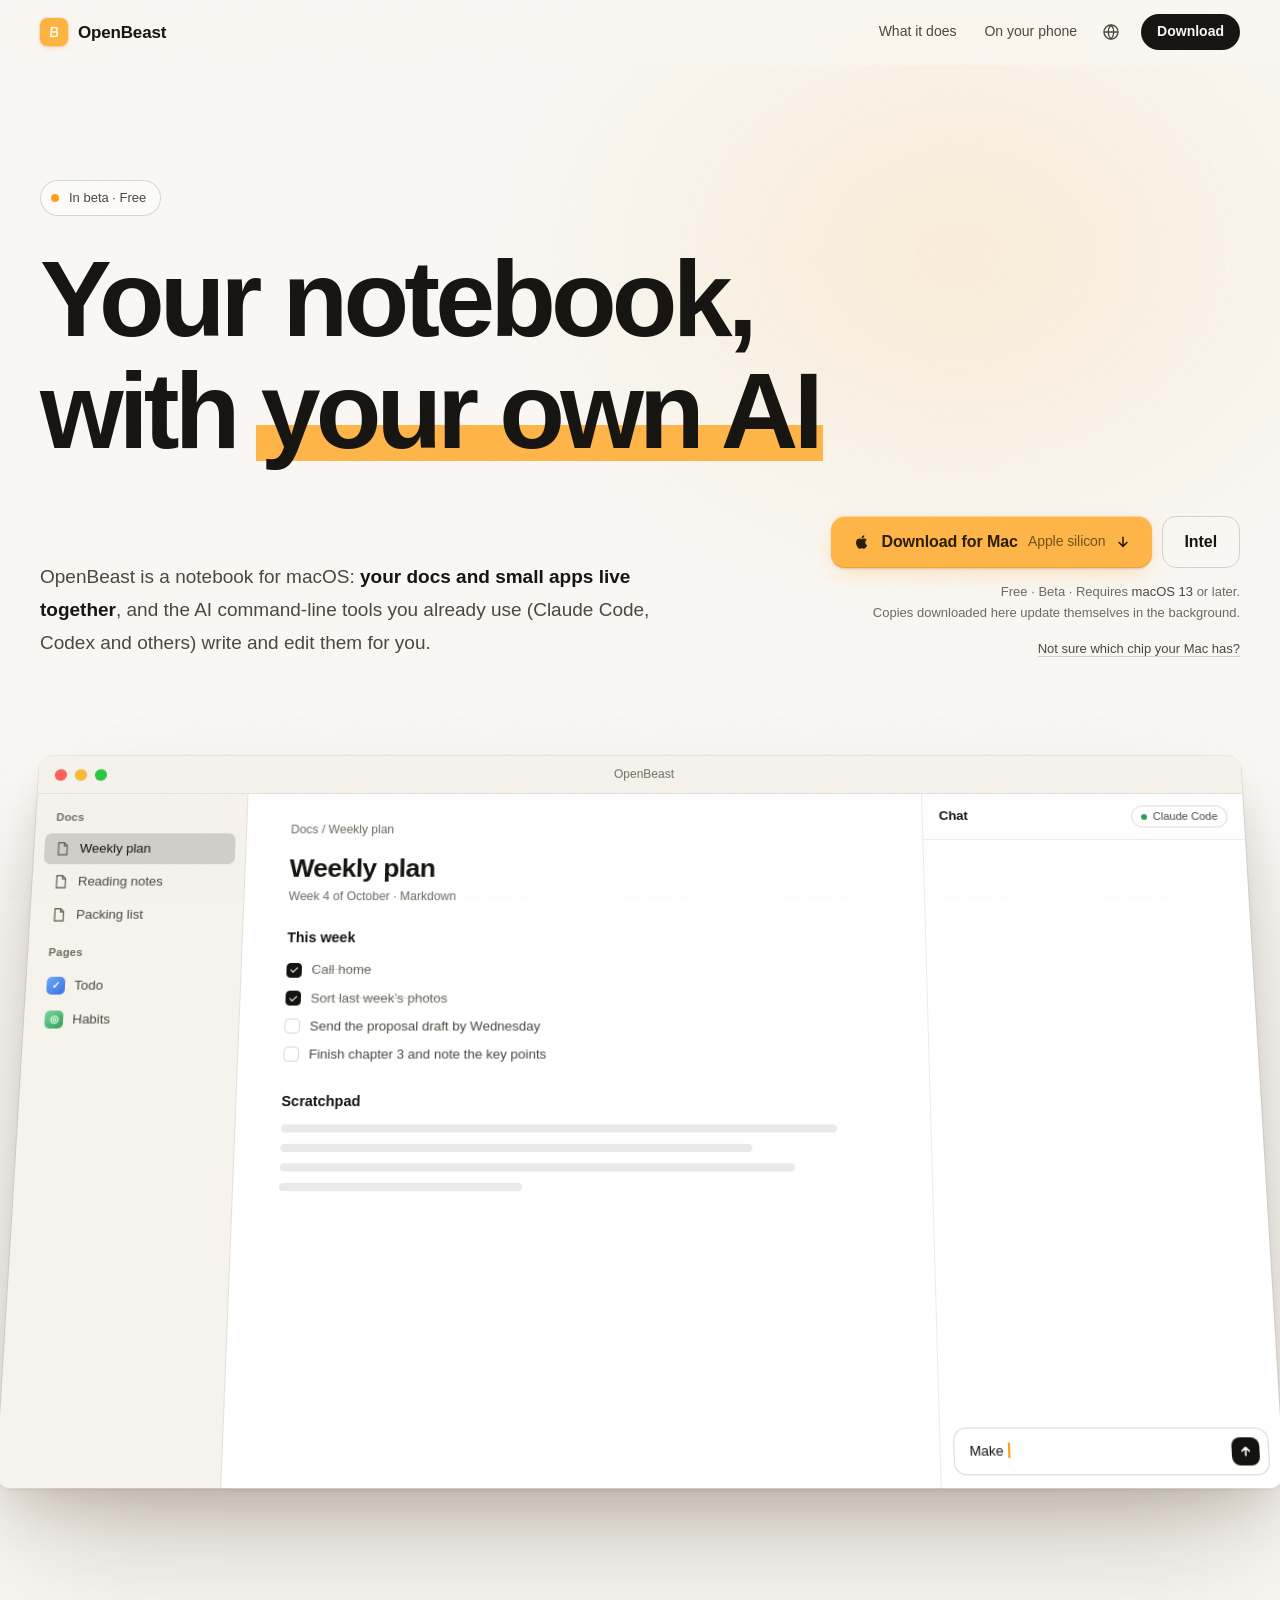
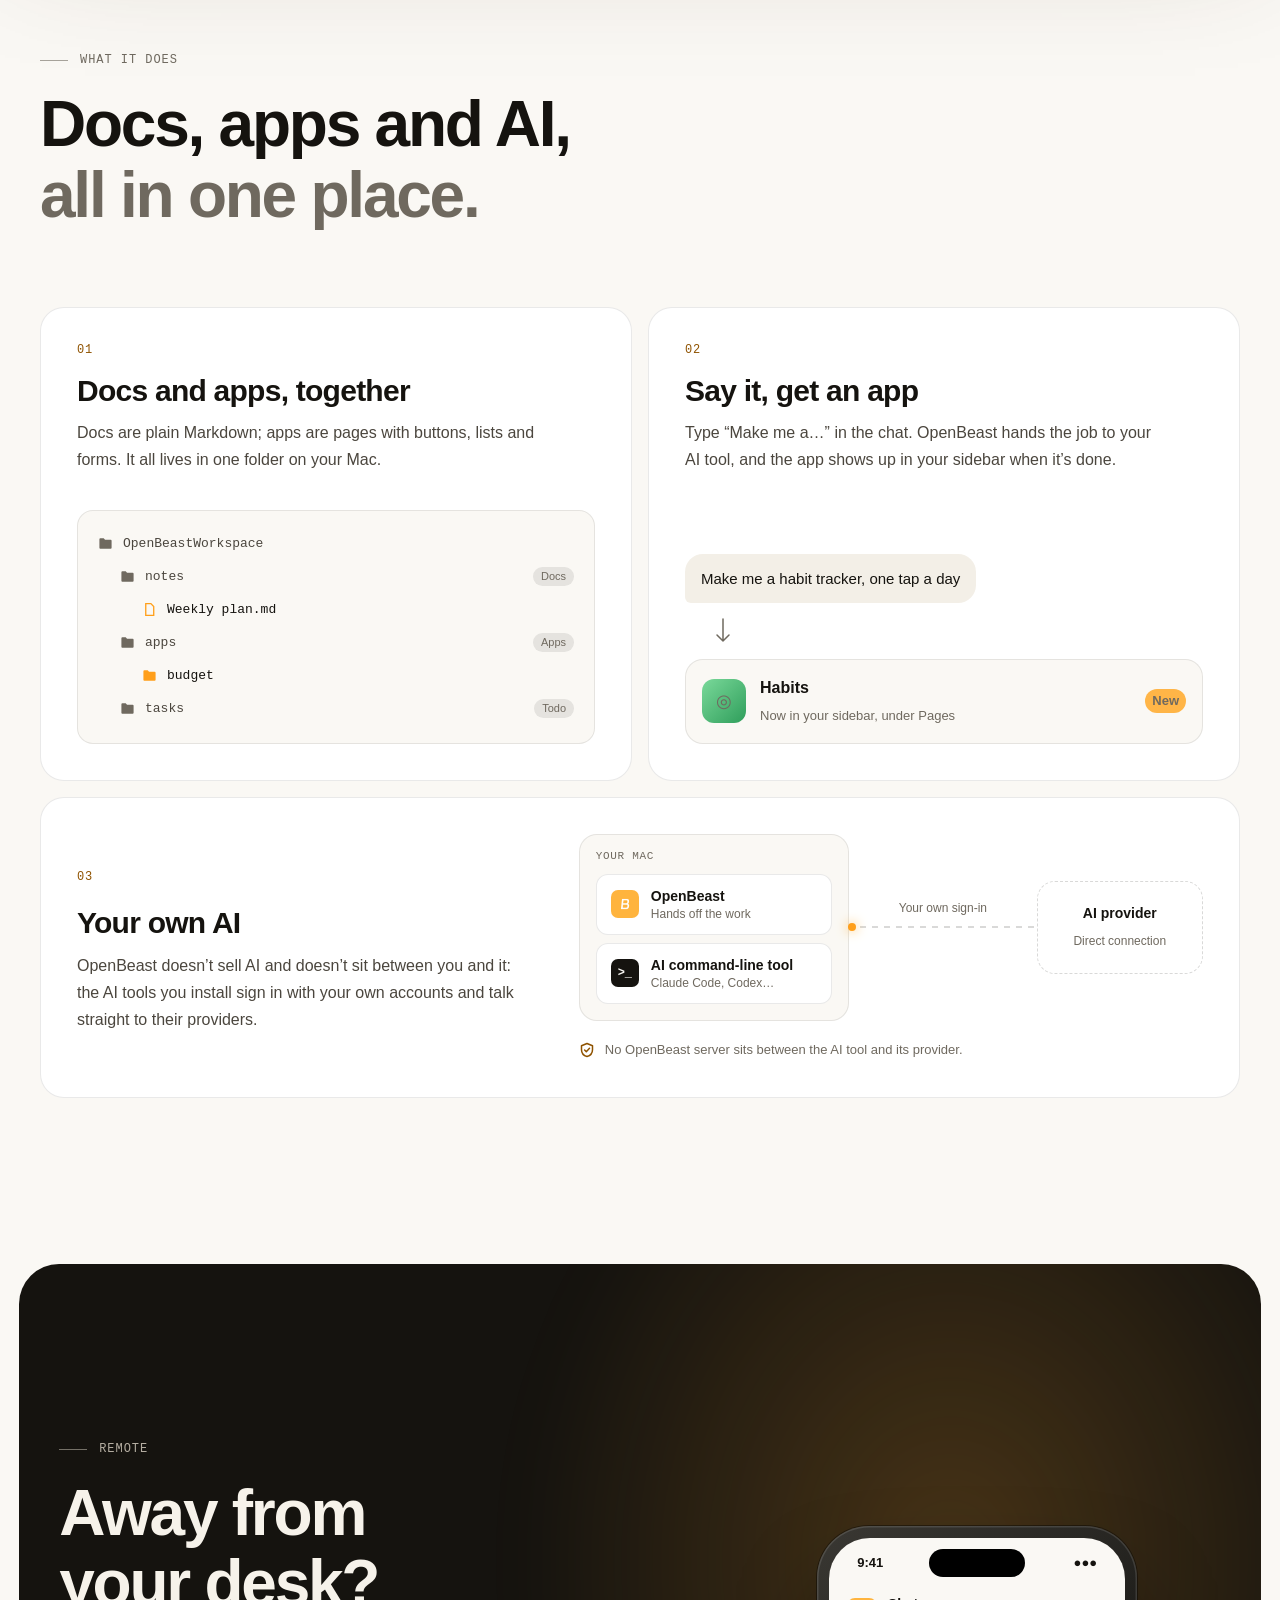
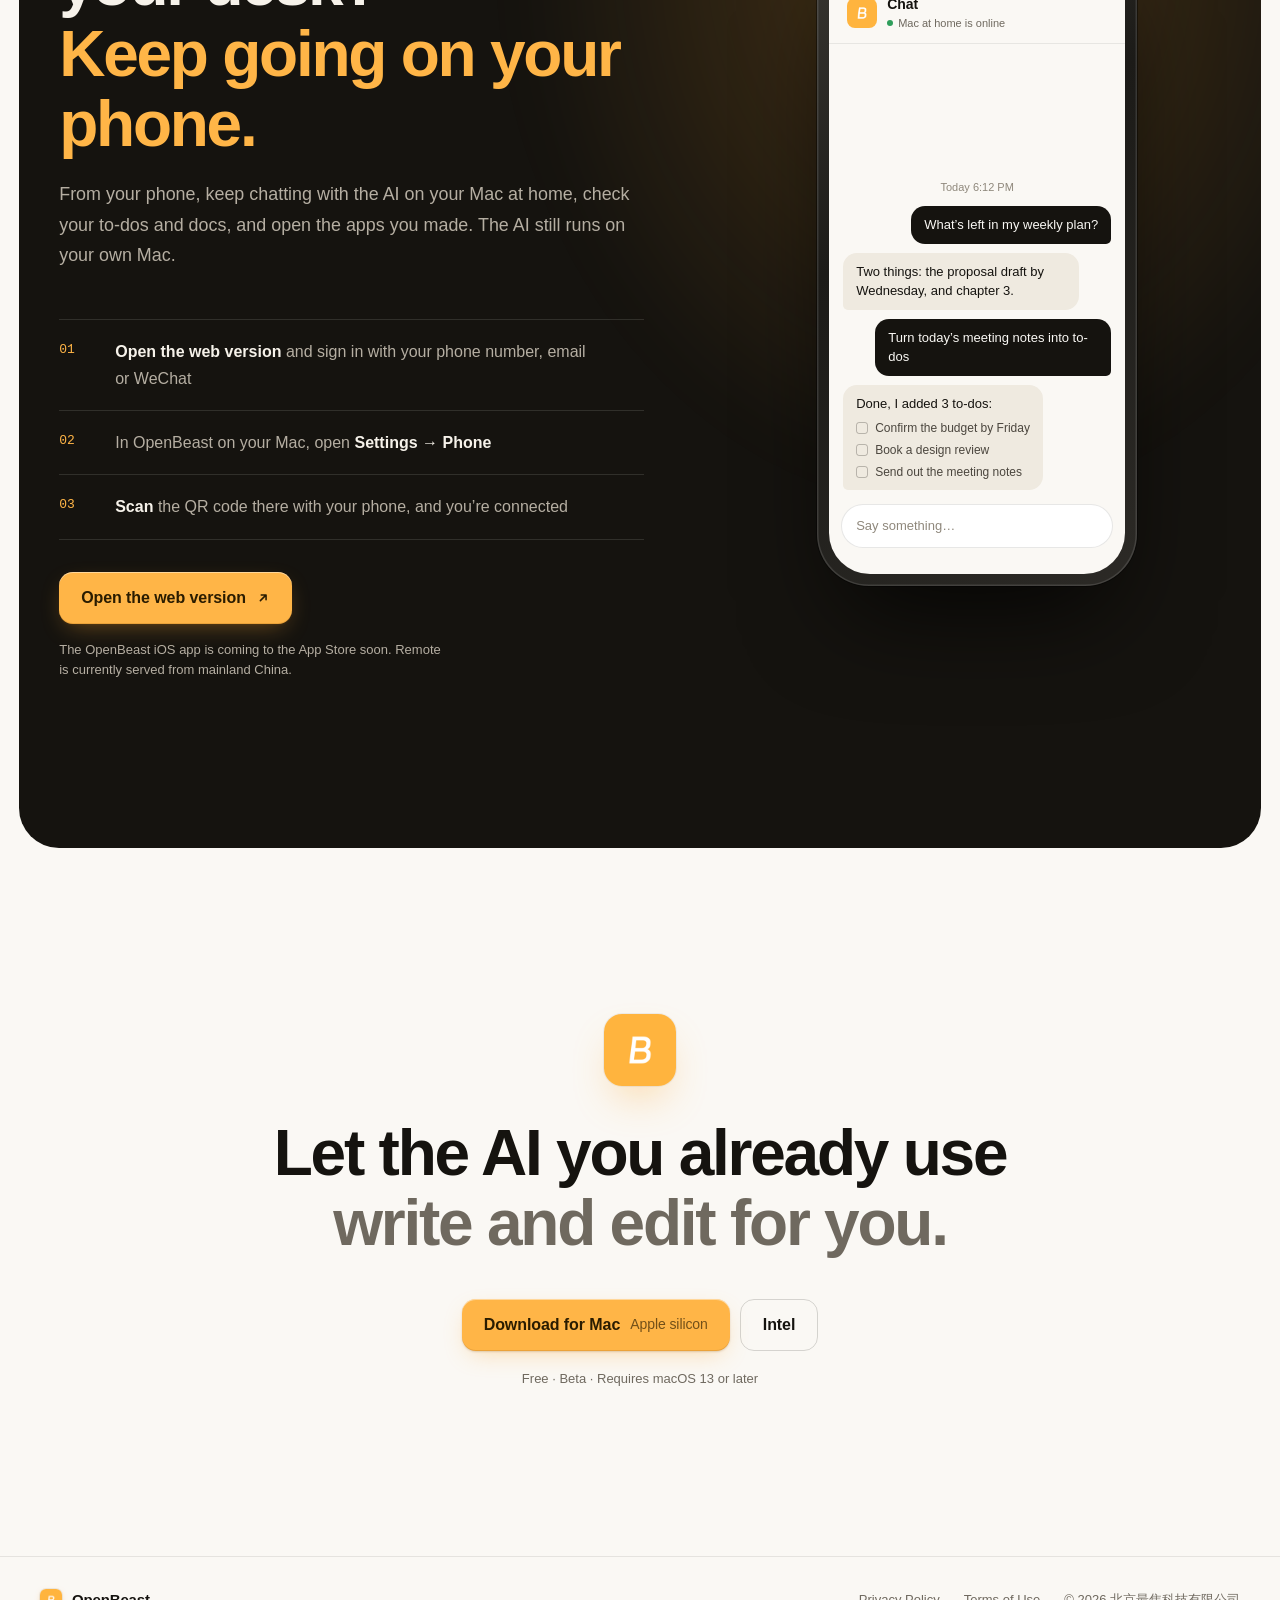
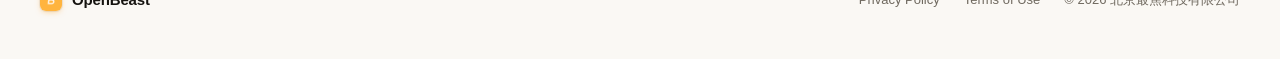
==== commit 46cd3de8: "Update the website from oktiger/openbeast@e0cfb4e40a81" ====
--- a/index.html
+++ b/index.html
@@ -13,9 +13,9 @@
   <meta property="og:image" content="https://openbeast.app/icon.png" />
   <link rel="icon" href="/icon.png" />
   <link rel="apple-touch-icon" href="/icon.png" />
-  <link rel="stylesheet" href="/home.css" />
+  <link rel="stylesheet" href="/site.css" />
   <script>document.documentElement.classList.add("js");</script>
-  <script src="/home.js" defer></script>
+  <script src="/site.js" defer></script>
 </head>
 <body>
   <header class="nav" id="nav">
@@ -24,7 +24,13 @@
       <nav class="nav-links" aria-label="Page">
         <a href="#features">What it does</a>
         <a href="#remote">On your phone</a>
-        <a class="lang" href="/zh" hreflang="zh-CN" lang="zh-CN" aria-label="中文版"><svg width="15" height="15" viewBox="0 0 16 16" fill="none" stroke="currentColor" stroke-width="1.3" aria-hidden="true"><circle cx="8" cy="8" r="6.25"/><path d="M1.75 8h12.5M8 1.75c1.7 1.8 2.5 3.9 2.5 6.25S9.7 12.45 8 14.25C6.3 12.45 5.5 10.35 5.5 8S6.3 3.55 8 1.75Z"/></svg>中文</a>
+        <details class="lang">
+          <summary aria-label="语言 / Language" title="语言 / Language"><svg width="18" height="18" viewBox="0 0 16 16" fill="none" stroke="currentColor" stroke-width="1.2" aria-hidden="true"><circle cx="8" cy="8" r="6.25"/><path d="M1.75 8h12.5M8 1.75c1.7 1.8 2.5 3.9 2.5 6.25S9.7 12.45 8 14.25C6.3 12.45 5.5 10.35 5.5 8S6.3 3.55 8 1.75Z"/></svg></summary>
+          <div class="lang-menu">
+            <a href="/" hreflang="en" lang="en" aria-current="page">English<svg width="14" height="14" viewBox="0 0 16 16" fill="none" stroke="currentColor" stroke-width="2" stroke-linecap="round" stroke-linejoin="round" aria-hidden="true"><path d="m3.5 8.5 3 3 6-7"/></svg></a>
+            <a href="/zh" hreflang="zh-CN" lang="zh-CN">简体中文</a>
+          </div>
+        </details>
         <a class="pill" href="#download">Download</a>
       </nav>
     </div>
@@ -230,8 +236,8 @@
     <div class="container footer-inner">
       <a class="brand" href="/"><img src="/icon.png" alt="" />OpenBeast</a>
       <div class="footer-links">
-        <a href="/privacy" hreflang="zh-CN">Privacy Policy (in Chinese)</a>
-        <a href="/terms" hreflang="zh-CN">Terms of Use (in Chinese)</a>
+        <a href="/privacy">Privacy Policy</a>
+        <a href="/terms">Terms of Use</a>
         <span>© 2026 北京最焦科技有限公司</span>
       </div>
     </div>
--- a/site.css
+++ b/site.css
@@ -0,0 +1,686 @@
+/* 官网全站样式：首页（index.html、en.html）、《隐私政策》《用户协议》（privacy.html、terms.html 与 en/ 下的英文版）、404 页。
+   不引外部字体与脚本（大陆访问 Google Fonts / 多数 CDN 不稳），字体全用系统自带。 */
+
+:root {
+  --bg: #faf8f4;
+  --bg-2: #f3efe7;
+  --surface: #ffffff;
+  --ink: #15130f;
+  --ink-2: #4b463e;
+  --ink-3: #6f695f;
+  --line: rgba(21, 19, 15, 0.09);
+  --line-2: rgba(21, 19, 15, 0.16);
+  --amber: #ffb547;
+  --amber-2: #ff9f1a;
+  --amber-ink: #2a1c00;
+  --amber-text: #8f5300;
+  --amber-soft: rgba(255, 181, 71, 0.16);
+  --mark: var(--amber);
+  --glow: rgba(255, 170, 51, 0.42);
+  --ok: #2f9e5b;
+
+  --win: #ffffff;
+  --win-side: #f6f3ed;
+  --win-line: rgba(21, 19, 15, 0.08);
+  --win-shadow: 0 0 0 1px rgba(21, 19, 15, 0.07), 0 2px 4px rgba(21, 19, 15, 0.04), 0 24px 48px -12px rgba(60, 38, 0, 0.18), 0 64px 120px -32px rgba(60, 38, 0, 0.28);
+
+  --band-bg: #15130f;
+  --band-ink: #f6f2ea;
+  --band-ink-2: #b5aea2;
+  --band-line: rgba(246, 242, 234, 0.12);
+
+  --sans: -apple-system, BlinkMacSystemFont, "SF Pro Text", "PingFang SC", "Hiragino Sans GB", "Microsoft YaHei", "Noto Sans CJK SC", sans-serif;
+  --display: -apple-system, BlinkMacSystemFont, "SF Pro Display", "PingFang SC", "Hiragino Sans GB", "Microsoft YaHei", "Noto Sans CJK SC", sans-serif;
+  --mono: ui-monospace, "SF Mono", SFMono-Regular, Menlo, Consolas, monospace;
+
+  --gutter: clamp(16px, 4vw, 40px);
+  --max: 1200px;
+  --ease-out: cubic-bezier(0.16, 1, 0.3, 1);
+  --ease-spring: cubic-bezier(0.34, 1.56, 0.64, 1);
+
+  color-scheme: light dark;
+}
+
+@media (prefers-color-scheme: dark) {
+  :root {
+    --bg: #0d0c0a;
+    --bg-2: #141310;
+    --surface: #17160f;
+    --ink: #f4f1ea;
+    --ink-2: #bcb5a9;
+    --ink-3: #8f887c;
+    --line: rgba(244, 241, 234, 0.08);
+    --line-2: rgba(244, 241, 234, 0.15);
+    --amber-text: #ffc670;
+    --amber-soft: rgba(255, 181, 71, 0.12);
+    /* 深色下浅色字压在实心琥珀上对比度不够，换成半透明的暖色条 */
+    --mark: rgba(255, 170, 51, 0.42);
+    --glow: rgba(255, 160, 40, 0.3);
+    --ok: #4cc27a;
+
+    --win: #191814;
+    --win-side: #131210;
+    --win-line: rgba(244, 241, 234, 0.07);
+    --win-shadow: 0 0 0 1px rgba(244, 241, 234, 0.08), 0 24px 48px -12px rgba(0, 0, 0, 0.6), 0 64px 120px -32px rgba(0, 0, 0, 0.7);
+
+    --band-bg: #17150f;
+    --band-line: rgba(246, 242, 234, 0.1);
+  }
+}
+
+*, *::before, *::after { box-sizing: border-box; }
+html { -webkit-text-size-adjust: 100%; scroll-behavior: smooth; scroll-padding-top: 80px; }
+body {
+  margin: 0;
+  background: var(--bg);
+  color: var(--ink);
+  font: 400 16px/1.7 var(--sans);
+  -webkit-font-smoothing: antialiased;
+  -moz-osx-font-smoothing: grayscale;
+  text-rendering: optimizeLegibility;
+  overflow-x: clip;
+}
+::selection { background: var(--amber); color: var(--amber-ink); }
+a { color: inherit; }
+img, svg { display: block; }
+h1, h2, h3 { text-wrap: balance; }
+p, li { text-wrap: pretty; }
+.nowrap { white-space: nowrap; }
+:focus-visible { outline: 2px solid var(--amber-2); outline-offset: 3px; border-radius: 6px; }
+
+/* 极淡的纸面颗粒，让大片留白不显得“空” */
+body::before {
+  content: "";
+  position: fixed;
+  inset: 0;
+  z-index: 100;
+  pointer-events: none;
+  opacity: 0.035;
+  background-image: url("data:image/svg+xml,%3Csvg xmlns='http://www.w3.org/2000/svg' width='160' height='160'%3E%3Cfilter id='n'%3E%3CfeTurbulence type='fractalNoise' baseFrequency='0.9' numOctaves='2' stitchTiles='stitch'/%3E%3C/filter%3E%3Crect width='100%25' height='100%25' filter='url(%23n)'/%3E%3C/svg%3E");
+}
+
+.container { width: 100%; max-width: calc(var(--max) + var(--gutter) * 2); margin: 0 auto; padding: 0 var(--gutter); }
+
+/* ---------- 顶栏 ---------- */
+.nav {
+  position: sticky;
+  top: 0;
+  z-index: 50;
+  background: color-mix(in srgb, var(--bg) 78%, transparent);
+  -webkit-backdrop-filter: saturate(1.6) blur(16px);
+  backdrop-filter: saturate(1.6) blur(16px);
+  border-bottom: 1px solid transparent;
+  transition: border-color 0.3s ease;
+}
+.nav.is-scrolled { border-bottom-color: var(--line); }
+.nav-inner { display: flex; align-items: center; justify-content: space-between; height: 64px; }
+.brand { display: inline-flex; align-items: center; gap: 10px; text-decoration: none; font: 600 17px/1 var(--display); letter-spacing: -0.01em; }
+.brand img { width: 28px; height: 28px; border-radius: 7px; box-shadow: 0 0 0 1px rgba(0, 0, 0, 0.06), 0 2px 6px -2px rgba(255, 150, 0, 0.5); }
+.nav-links { display: flex; align-items: center; gap: 4px; }
+.nav-links > a:not(.pill) {
+  text-decoration: none;
+  font-size: 14px;
+  color: var(--ink-2);
+  padding: 8px 12px;
+  border-radius: 999px;
+  transition: color 0.2s ease, background-color 0.2s ease;
+}
+.nav-links > a:not(.pill):hover { color: var(--ink); background: var(--line); }
+
+/* 语言：地球图标，点开选 English / 简体中文；没有脚本时靠 <details> 本身也能开合 */
+.lang { position: relative; }
+.lang summary {
+  list-style: none;
+  display: grid;
+  place-items: center;
+  width: 36px;
+  height: 36px;
+  border-radius: 999px;
+  color: var(--ink-2);
+  cursor: pointer;
+  transition: color 0.2s ease, background-color 0.2s ease;
+}
+.lang summary::-webkit-details-marker { display: none; }
+.lang summary:hover, .lang[open] summary { color: var(--ink); background: var(--line); }
+.lang-menu {
+  position: absolute;
+  top: calc(100% + 8px);
+  right: 0;
+  min-width: 168px;
+  padding: 6px;
+  border-radius: 14px;
+  background: var(--surface);
+  border: 1px solid var(--line);
+  box-shadow: 0 1px 2px rgba(21, 19, 15, 0.06), 0 16px 40px -12px rgba(60, 38, 0, 0.28);
+  transform-origin: top right;
+  animation: menu-in 0.18s var(--ease-out);
+}
+@keyframes menu-in { from { opacity: 0; transform: translateY(-4px) scale(0.97); } }
+.lang-menu a {
+  display: flex;
+  align-items: center;
+  justify-content: space-between;
+  gap: 16px;
+  padding: 9px 12px;
+  border-radius: 9px;
+  font-size: 14px;
+  color: var(--ink-2);
+  text-decoration: none;
+  transition: background-color 0.15s ease, color 0.15s ease;
+}
+.lang-menu a:hover { background: var(--line); color: var(--ink); }
+.lang-menu a[aria-current] { color: var(--ink); font-weight: 600; }
+.lang-menu a svg { color: var(--amber-text); flex: none; }
+.pill {
+  margin-left: 8px;
+  display: inline-flex;
+  align-items: center;
+  gap: 6px;
+  height: 36px;
+  padding: 0 16px;
+  border-radius: 999px;
+  background: var(--ink);
+  color: var(--bg);
+  text-decoration: none;
+  font-size: 14px;
+  font-weight: 600;
+  transition: transform 0.2s var(--ease-out), box-shadow 0.2s ease;
+}
+.pill:hover { transform: translateY(-1px); box-shadow: 0 6px 16px -6px rgba(0, 0, 0, 0.35); }
+.pill:active { transform: translateY(0) scale(0.97); }
+
+/* ---------- 首屏 ---------- */
+/* 光晕比屏幕宽，只在横向裁掉，免得手机上出现横向滚动 */
+.hero { position: relative; padding: clamp(56px, 9vw, 120px) 0 0; isolation: isolate; overflow-x: clip; }
+.hero::before {
+  content: "";
+  position: absolute;
+  z-index: -1;
+  top: -160px;
+  right: -10%;
+  width: min(900px, 90vw);
+  height: 700px;
+  background: radial-gradient(closest-side, var(--amber-soft), transparent);
+  filter: blur(20px);
+  pointer-events: none;
+}
+.eyebrow {
+  display: inline-flex;
+  align-items: center;
+  gap: 10px;
+  padding: 6px 14px 6px 10px;
+  border: 1px solid var(--line-2);
+  border-radius: 999px;
+  font-size: 13px;
+  color: var(--ink-2);
+  background: color-mix(in srgb, var(--surface) 60%, transparent);
+}
+.dot { position: relative; width: 8px; height: 8px; border-radius: 50%; background: var(--amber-2); flex: none; }
+.dot::after {
+  content: "";
+  position: absolute;
+  inset: -4px;
+  border-radius: 50%;
+  border: 1.5px solid var(--amber-2);
+  opacity: 0;
+  animation: ping 2.4s var(--ease-out) infinite;
+}
+@keyframes ping { 0% { transform: scale(0.5); opacity: 0.8; } 80%, 100% { transform: scale(1.6); opacity: 0; } }
+
+.hero h1 {
+  margin: 28px 0 0;
+  font: 700 clamp(44px, 8.4vw, 112px)/1.04 var(--display);
+  letter-spacing: -0.045em;
+  max-width: 11em;
+}
+.hero h1 .line { display: block; }
+.hero h1 mark {
+  color: inherit;
+  background: linear-gradient(transparent 62%, var(--mark) 62%, var(--mark) 92%, transparent 92%) no-repeat 0 0 / 100% 100%;
+  padding: 0 0.04em;
+  margin: 0 -0.04em;
+}
+.hero-foot {
+  display: grid;
+  grid-template-columns: minmax(0, 1fr) auto;
+  align-items: end;
+  gap: 32px 64px;
+  margin-top: clamp(28px, 4vw, 48px);
+}
+.lede { margin: 0; max-width: 34em; font-size: clamp(17px, 1.6vw, 19px); line-height: 1.75; color: var(--ink-2); }
+.lede strong { color: var(--ink); font-weight: 600; }
+.cta { display: flex; flex-direction: column; align-items: flex-end; gap: 14px; }
+.buttons { display: flex; flex-wrap: wrap; gap: 10px; }
+.btn {
+  position: relative;
+  display: inline-flex;
+  align-items: center;
+  gap: 10px;
+  height: 52px;
+  padding: 0 22px;
+  border-radius: 14px;
+  text-decoration: none;
+  font-size: 16px;
+  font-weight: 600;
+  letter-spacing: -0.005em;
+  white-space: nowrap;
+  transition: transform 0.25s var(--ease-out), box-shadow 0.25s ease, background-color 0.2s ease, border-color 0.2s ease;
+}
+.btn svg { flex: none; }
+.btn .arrow { transition: transform 0.25s var(--ease-out); }
+.btn:hover .arrow { transform: translateY(2px); }
+.btn:active { transform: scale(0.97); }
+.btn-primary {
+  background: var(--amber);
+  color: var(--amber-ink);
+  box-shadow: inset 0 1px 0 rgba(255, 255, 255, 0.45), inset 0 -1px 0 rgba(140, 80, 0, 0.18), 0 1px 2px rgba(120, 70, 0, 0.2), 0 8px 24px -8px var(--glow);
+}
+.btn-primary:hover { transform: translateY(-2px); box-shadow: inset 0 1px 0 rgba(255, 255, 255, 0.45), inset 0 -1px 0 rgba(140, 80, 0, 0.18), 0 2px 4px rgba(120, 70, 0, 0.2), 0 16px 36px -10px var(--glow); }
+.btn-primary .sub { font-weight: 500; opacity: 0.66; font-size: 14px; }
+.btn-ghost { border: 1px solid var(--line-2); color: var(--ink); background: transparent; }
+.btn-ghost:hover { background: var(--line); border-color: transparent; transform: translateY(-2px); }
+.fine { margin: 0; font-size: 13px; line-height: 1.6; color: var(--ink-3); text-align: right; max-width: 30em; }
+.fine b { font-weight: 500; color: var(--ink-2); }
+/* 「不知道选哪个芯片」浮在按钮下方，展开时不挤动左边的介绍文字 */
+.which { position: relative; z-index: 5; max-width: 30em; font-size: 13px; color: var(--ink-3); text-align: right; }
+.which summary { cursor: pointer; list-style: none; display: inline-flex; align-items: center; gap: 6px; color: var(--ink-2); text-decoration: underline; text-decoration-color: var(--line-2); text-underline-offset: 3px; transition: text-decoration-color 0.2s ease; }
+.which summary::-webkit-details-marker { display: none; }
+.which summary:hover { text-decoration-color: currentColor; }
+.which p { position: absolute; top: calc(100% + 8px); right: 0; width: min(360px, calc(100vw - 32px)); margin: 0; line-height: 1.6; text-align: left; padding: 12px 16px; border-radius: 14px; background: var(--surface); color: var(--ink-2); border: 1px solid var(--line); box-shadow: 0 16px 40px -16px rgba(60, 38, 0, 0.3); }
+
+/* 入场：只有脚本在时才先藏起来，没脚本也能看到全部内容 */
+.js .rise { opacity: 0; transform: translateY(24px); }
+.js.ready .rise { opacity: 1; transform: none; transition: opacity 1s var(--ease-out), transform 1.1s var(--ease-out); transition-delay: calc(var(--i, 0) * 90ms + 80ms); }
+.js .hero h1 mark { background-size: 0% 100%; }
+.js.ready .hero h1 mark { background-size: 100% 100%; transition: background-size 0.9s var(--ease-out) 0.75s; }
+
+/* ---------- 产品窗口 ---------- */
+.stage { position: relative; margin-top: clamp(56px, 8vw, 96px); perspective: 2000px; }
+.stage::before {
+  content: "";
+  position: absolute;
+  left: 50%;
+  top: 18%;
+  width: min(1100px, 120%);
+  height: 70%;
+  transform: translateX(-50%);
+  background: radial-gradient(closest-side, var(--glow), transparent);
+  filter: blur(40px);
+  opacity: 0.85;
+  pointer-events: none;
+}
+.window {
+  --tilt: 0deg;
+  position: relative;
+  aspect-ratio: 1200 / 720;
+  max-height: 760px;
+  margin: 0 auto;
+  border-radius: 14px;
+  background: var(--win);
+  box-shadow: var(--win-shadow);
+  overflow: hidden;
+  display: grid;
+  grid-template-rows: 40px 1fr;
+  transform: rotateX(var(--tilt));
+  transform-origin: 50% 0;
+  will-change: transform;
+  font-size: 13px;
+  line-height: 1.55;
+  user-select: none;
+}
+.titlebar { display: flex; align-items: center; gap: 8px; padding: 0 16px; border-bottom: 1px solid var(--win-line); background: var(--win-side); }
+.lights { display: flex; gap: 8px; }
+.lights i { width: 12px; height: 12px; border-radius: 50%; background: #ff5f57; box-shadow: inset 0 0 0 0.5px rgba(0, 0, 0, 0.12); }
+.lights i:nth-child(2) { background: #febc2e; }
+.lights i:nth-child(3) { background: #28c840; }
+.titlebar .wt { flex: 1; text-align: center; font-size: 12px; font-weight: 500; color: var(--ink-3); margin-right: 52px; }
+.panes { display: grid; grid-template-columns: 210px minmax(0, 1fr) 320px; min-height: 0; }
+
+.side { background: var(--win-side); border-right: 1px solid var(--win-line); padding: 14px 10px; display: flex; flex-direction: column; gap: 2px; overflow: hidden; }
+.side-label { font-size: 11px; font-weight: 600; color: var(--ink-3); padding: 12px 10px 6px; letter-spacing: 0.02em; }
+.side-label:first-child { padding-top: 2px; }
+.item { display: flex; align-items: center; gap: 9px; padding: 6px 10px; border-radius: 7px; color: var(--ink-2); white-space: nowrap; }
+.item.is-active { background: var(--line-2); color: var(--ink); font-weight: 500; }
+.item .ic { width: 16px; height: 16px; flex: none; color: var(--ink-3); }
+.item .tile { width: 18px; height: 18px; border-radius: 5px; flex: none; display: grid; place-items: center; color: #fff; font-size: 10px; font-weight: 700; }
+.tile.t1 { background: linear-gradient(135deg, #6aa8ff, #3b6fe0); }
+.tile.t2 { background: linear-gradient(135deg, #7ad99a, #2f9e5b); }
+.tile.t3 { background: linear-gradient(135deg, #ffc970, #ff9f1a); color: var(--amber-ink); }
+.item.new { position: relative; transition: background-color 0.6s ease; }
+.badge { margin-left: auto; font-size: 10px; font-weight: 600; padding: 1px 7px; border-radius: 999px; background: var(--amber); color: var(--amber-ink); }
+
+.doc { padding: 28px clamp(20px, 3.4vw, 48px); overflow: hidden; min-width: 0; }
+.crumb { font-size: 12px; color: var(--ink-3); }
+.doc h4 { margin: 14px 0 4px; font: 700 26px/1.25 var(--display); letter-spacing: -0.02em; color: var(--ink); }
+.doc .meta { font-size: 12px; color: var(--ink-3); }
+.doc .h5 { margin: 22px 0 8px; font-weight: 600; color: var(--ink); font-size: 14px; }
+.check { display: flex; align-items: center; gap: 10px; padding: 4px 0; color: var(--ink-2); }
+.box { width: 15px; height: 15px; border-radius: 4px; border: 1.5px solid var(--line-2); flex: none; display: grid; place-items: center; }
+.check.done { color: var(--ink-3); text-decoration: line-through; text-decoration-color: var(--line-2); }
+.check.done .box { background: var(--ink); border-color: var(--ink); }
+.check.done .box::after { content: ""; width: 7px; height: 4px; border: 1.5px solid var(--win); border-top: 0; border-right: 0; transform: translateY(-1px) rotate(-45deg); }
+.bar { height: 8px; border-radius: 4px; background: var(--line); margin: 11px 0; }
+
+.chat { border-left: 1px solid var(--win-line); display: grid; grid-template-rows: auto 1fr auto; grid-template-columns: minmax(0, 1fr); min-height: 0; min-width: 0; background: var(--win); }
+.chat-head { display: flex; align-items: center; justify-content: space-between; padding: 12px 16px; border-bottom: 1px solid var(--win-line); font-weight: 600; color: var(--ink); }
+.chip { font-size: 11px; font-weight: 500; color: var(--ink-2); padding: 2px 9px; border-radius: 999px; border: 1px solid var(--line-2); display: inline-flex; align-items: center; gap: 6px; }
+.chip::before { content: ""; width: 6px; height: 6px; border-radius: 50%; background: var(--ok); }
+.msgs { display: flex; flex-direction: column; justify-content: flex-start; gap: 10px; padding: 16px; overflow: hidden; min-height: 0; }
+.msg { max-width: 88%; padding: 9px 13px; border-radius: 14px; }
+.msg.me { align-self: flex-end; background: var(--ink); color: var(--win); border-bottom-right-radius: 5px; }
+.msg.ai { align-self: flex-start; background: var(--bg-2); color: var(--ink); border-bottom-left-radius: 5px; }
+.steps { list-style: none; margin: 1px 0 2px; padding: 0; }
+.step { display: flex; align-items: center; gap: 8px; color: var(--ink-2); font-size: 12px; padding-top: 5px; max-height: 60px; overflow: hidden; }
+.st { width: 14px; height: 14px; flex: none; border-radius: 50%; position: relative; background: var(--ok); }
+.st::after { content: ""; position: absolute; left: 4px; top: 4.2px; width: 6px; height: 3px; border: 1.5px solid #fff; border-top: 0; border-right: 0; transform: rotate(-45deg); }
+.step.is-running .st { background: none; border: 1.5px solid var(--line-2); border-top-color: var(--amber-2); animation: spin 0.8s linear infinite; }
+.step.is-running .st::after { display: none; }
+@keyframes spin { to { transform: rotate(360deg); } }
+.composer { margin: 0 12px 12px; display: flex; align-items: center; gap: 8px; padding: 8px 8px 8px 14px; border: 1px solid var(--line-2); border-radius: 12px; background: var(--win); }
+.composer .field { flex: 1; min-width: 0; color: var(--ink); white-space: nowrap; overflow: hidden; text-overflow: ellipsis; }
+.composer .field:empty::before { content: attr(data-placeholder); color: var(--ink-3); }
+.composer .field.is-typing::after { content: ""; display: inline-block; width: 1.5px; height: 1.1em; margin-left: 1px; vertical-align: -0.18em; background: var(--amber-2); animation: caret 1s steps(1) infinite; }
+@keyframes caret { 50% { opacity: 0; } }
+.send { width: 26px; height: 26px; border-radius: 8px; display: grid; place-items: center; background: var(--line-2); color: var(--win); transition: background-color 0.2s ease, transform 0.2s var(--ease-out); flex: none; }
+.send.is-armed { background: var(--ink); }
+.send.is-pressed { transform: scale(0.86); }
+
+/* 演示动画的分镜：脚本按时间给元素加 is-shown，没脚本时全部直接显示（最终画面） */
+.demo .beat { transition: opacity 0.5s var(--ease-out), transform 0.6s var(--ease-out); }
+.demo:not(.is-final) .beat:not(.is-shown) { opacity: 0; transform: translateY(8px); }
+/* 步骤还没出现时不占高度，回复气泡随步骤一行行长高 */
+.demo .step.beat { transition: opacity 0.5s var(--ease-out), transform 0.6s var(--ease-out), max-height 0.5s var(--ease-out), padding 0.5s var(--ease-out); }
+.demo:not(.is-final) .step.beat:not(.is-shown) { max-height: 0; padding-top: 0; }
+.demo .item.new { overflow: hidden; transition: max-height 0.7s var(--ease-out), opacity 0.5s ease, padding 0.7s var(--ease-out), background-color 0.6s ease; max-height: 40px; }
+.demo:not(.is-final) .item.new:not(.is-shown) { max-height: 0; padding-top: 0; padding-bottom: 0; opacity: 0; transform: none; }
+.demo .item.new.is-flash { background: var(--amber-soft); box-shadow: inset 0 0 0 1px color-mix(in srgb, var(--amber) 55%, transparent); }
+
+/* ---------- 通用区块 ---------- */
+.section { padding: clamp(96px, 13vw, 168px) 0; }
+.kicker { display: inline-flex; align-items: center; gap: 12px; font: 500 12px/1 var(--mono); letter-spacing: 0.08em; text-transform: uppercase; color: var(--ink-3); }
+.kicker::before { content: ""; width: 28px; height: 1px; background: currentColor; opacity: 0.6; }
+.section h2 { margin: 20px 0 0; font: 700 clamp(34px, 5.2vw, 64px)/1.1 var(--display); letter-spacing: -0.035em; max-width: 14em; }
+.section h2 em { font-style: normal; color: var(--ink-3); }
+.section-intro { margin: 20px 0 0; max-width: 36em; font-size: clamp(16px, 1.4vw, 18px); color: var(--ink-2); }
+
+.js .reveal { opacity: 0; transform: translateY(32px); transition: opacity 0.9s var(--ease-out), transform 1s var(--ease-out); transition-delay: calc(var(--i, 0) * 100ms); }
+.js .reveal.is-in { opacity: 1; transform: none; }
+
+/* ---------- 能做什么：便当格 ---------- */
+.bento { margin-top: clamp(48px, 6vw, 80px); display: grid; grid-template-columns: repeat(12, minmax(0, 1fr)); gap: 16px; }
+.card {
+  --mx: 50%;
+  --my: 0%;
+  position: relative;
+  grid-column: span 6;
+  display: flex;
+  flex-direction: column;
+  min-height: 460px;
+  padding: clamp(24px, 3vw, 36px);
+  border-radius: 24px;
+  background: var(--surface);
+  border: 1px solid var(--line);
+  overflow: hidden;
+  isolation: isolate;
+  transition: border-color 0.3s ease, transform 0.5s var(--ease-out), box-shadow 0.5s var(--ease-out);
+}
+.card::before {
+  content: "";
+  position: absolute;
+  inset: 0;
+  z-index: -1;
+  background: radial-gradient(420px circle at var(--mx) var(--my), var(--amber-soft), transparent 70%);
+  opacity: 0;
+  transition: opacity 0.4s ease;
+}
+.card:hover { border-color: var(--line-2); transform: translateY(-4px); box-shadow: 0 24px 48px -24px rgba(60, 38, 0, 0.22); }
+.card:hover::before { opacity: 1; }
+.card.wide { grid-column: span 12; min-height: 0; display: grid; grid-template-columns: minmax(0, 5fr) minmax(0, 7fr); gap: 32px 56px; align-items: center; }
+.num { font: 500 12px/1 var(--mono); color: var(--amber-text); letter-spacing: 0.06em; }
+.card h3 { margin: 16px 0 10px; font: 700 clamp(24px, 2.4vw, 30px)/1.25 var(--display); letter-spacing: -0.025em; }
+.card p { margin: 0; color: var(--ink-2); max-width: 30em; }
+.viz { margin-top: auto; padding-top: 36px; }
+
+/* 01 文件夹树 */
+.tree { font: 13px/1 var(--mono); color: var(--ink-2); border-radius: 16px; background: var(--bg); border: 1px solid var(--line); padding: 18px 20px; display: grid; gap: 2px; }
+.tree div { display: flex; align-items: center; gap: 10px; padding: 7px 0; padding-left: calc(var(--d, 0) * 22px); white-space: nowrap; overflow: hidden; text-overflow: ellipsis; }
+.tree svg { width: 15px; height: 15px; flex: none; color: var(--ink-3); }
+.tree .hl { color: var(--ink); }
+.tree .hl svg { color: var(--amber-2); }
+.tree .tag { margin-left: auto; font: 500 11px/1 var(--sans); color: var(--ink-3); padding: 4px 8px; border-radius: 999px; background: var(--line); }
+.card:hover .tree .hl { animation: nudge 0.8s var(--ease-out); }
+@keyframes nudge { 40% { transform: translateX(4px); } }
+
+/* 02 一句话 → App */
+.make { display: grid; gap: 14px; }
+.make .ask { justify-self: start; max-width: 92%; padding: 12px 16px; border-radius: 18px 18px 18px 6px; background: var(--bg-2); color: var(--ink); font-size: 15px; }
+.make .arrow-down { justify-self: start; margin-left: 28px; color: var(--ink-3); }
+.app-card { display: flex; align-items: center; gap: 14px; padding: 14px 16px; border-radius: 18px; border: 1px solid var(--line); background: var(--bg); transition: transform 0.6s var(--ease-spring), box-shadow 0.4s ease; }
+.app-card .tile { width: 44px; height: 44px; border-radius: 12px; font-size: 18px; display: grid; place-items: center; flex: none; }
+.app-card b { display: block; font-weight: 600; color: var(--ink); }
+.app-card span { font-size: 13px; color: var(--ink-3); }
+.app-card .badge { margin-left: auto; }
+.card:hover .app-card { transform: translateY(-4px) scale(1.02); box-shadow: 0 16px 32px -16px var(--glow); }
+
+/* 03 直连示意 */
+.route { position: relative; display: grid; grid-template-columns: minmax(0, 1.3fr) minmax(72px, 0.9fr) minmax(0, 0.8fr); align-items: center; }
+.mac { border-radius: 18px; border: 1px solid var(--line); background: var(--bg); padding: 16px; }
+.mac-title { font: 500 11px/1 var(--mono); letter-spacing: 0.06em; color: var(--ink-3); text-transform: uppercase; margin-bottom: 12px; }
+.node { display: flex; align-items: center; gap: 12px; padding: 12px 14px; border-radius: 12px; background: var(--surface); border: 1px solid var(--line); font-size: 14px; line-height: 1.35; }
+.node + .node { margin-top: 8px; }
+.node b { display: block; font-weight: 600; white-space: nowrap; }
+.node small { display: block; font-size: 12px; color: var(--ink-3); white-space: nowrap; }
+.node img { width: 28px; height: 28px; border-radius: 7px; flex: none; }
+.node .term { width: 28px; height: 28px; border-radius: 7px; background: var(--ink); color: var(--bg); display: grid; place-items: center; font: 600 12px/1 var(--mono); flex: none; }
+.wire { position: relative; height: 2px; margin: 0 -1px; background: repeating-linear-gradient(90deg, var(--line-2) 0 6px, transparent 6px 12px); }
+.wire::after {
+  content: "";
+  position: absolute;
+  top: -3px;
+  left: 0;
+  width: 8px;
+  height: 8px;
+  border-radius: 50%;
+  background: var(--amber-2);
+  box-shadow: 0 0 12px var(--amber);
+  animation: travel 2.6s var(--ease-out) infinite;
+}
+@keyframes travel { 0% { left: 0; opacity: 0; } 15% { opacity: 1; } 85% { opacity: 1; } 100% { left: calc(100% - 8px); opacity: 0; } }
+.wire span { position: absolute; left: 50%; bottom: 10px; transform: translateX(-50%); font-size: 12px; color: var(--ink-3); white-space: nowrap; }
+.vendor { border-radius: 18px; border: 1px dashed var(--line-2); padding: 20px 16px; text-align: center; }
+.vendor b { display: block; font-size: 14px; }
+.vendor span { font-size: 12px; color: var(--ink-3); }
+.note { margin-top: 18px; display: flex; align-items: center; gap: 10px; font-size: 13px; color: var(--ink-3); }
+.note svg { color: var(--amber-text); flex: none; }
+
+/* ---------- 远程：深色带 ---------- */
+.band {
+  position: relative;
+  background: var(--band-bg);
+  color: var(--band-ink);
+  border-radius: clamp(24px, 4vw, 40px);
+  margin: 0 clamp(8px, 1.5vw, 20px);
+  overflow: hidden;
+  isolation: isolate;
+}
+.band::before {
+  content: "";
+  position: absolute;
+  z-index: -1;
+  right: -10%;
+  top: -20%;
+  width: 70%;
+  height: 90%;
+  background: radial-gradient(closest-side, rgba(255, 170, 51, 0.22), transparent);
+  filter: blur(30px);
+}
+.band .kicker { color: var(--band-ink-2); }
+.band .section-intro { color: var(--band-ink-2); }
+.band h2 em { color: var(--amber); }
+.remote-grid { display: grid; grid-template-columns: minmax(0, 6fr) minmax(0, 5fr); gap: clamp(48px, 7vw, 112px); align-items: center; }
+.howto { list-style: none; margin: clamp(32px, 4vw, 48px) 0 0; padding: 0; display: grid; gap: 0; counter-reset: step; }
+.howto li { counter-increment: step; display: grid; grid-template-columns: 40px minmax(0, 1fr); gap: 16px; padding: 18px 0; border-top: 1px solid var(--band-line); color: var(--band-ink-2); }
+.howto li:last-child { border-bottom: 1px solid var(--band-line); }
+.howto li::before { content: counter(step, decimal-leading-zero); font: 500 13px/1.9 var(--mono); color: var(--amber); }
+.howto b { color: var(--band-ink); font-weight: 600; }
+.band .buttons { margin-top: 32px; align-items: center; }
+.band .btn-ghost { color: var(--band-ink); border-color: var(--band-line); }
+.band .btn-ghost:hover { background: rgba(255, 255, 255, 0.06); }
+.band .fine { text-align: left; color: var(--band-ink-2); margin-top: 16px; opacity: 0.85; }
+
+.phone-wrap { display: grid; place-items: center; }
+.phone {
+  position: relative;
+  width: min(320px, 100%);
+  aspect-ratio: 320 / 660;
+  border-radius: 52px;
+  padding: 12px;
+  background: linear-gradient(145deg, #3a3833, #1c1b18 40%, #2c2a26);
+  box-shadow: inset 0 0 0 1.5px rgba(255, 255, 255, 0.12), 0 50px 100px -30px rgba(0, 0, 0, 0.8), 0 0 0 1px rgba(0, 0, 0, 0.4);
+  animation: float 7s ease-in-out infinite;
+  user-select: none;
+}
+@keyframes float { 50% { transform: translateY(-12px) rotate(-0.6deg); } }
+.screen { position: relative; height: 100%; border-radius: 41px; background: #faf8f4; color: #15130f; overflow: hidden; display: grid; grid-template-rows: auto auto 1fr auto; font-size: 13px; line-height: 1.5; }
+.island { position: absolute; top: 11px; left: 50%; width: 96px; height: 28px; transform: translateX(-50%); border-radius: 20px; background: #000; }
+.status { display: flex; justify-content: space-between; padding: 15px 28px 0; font-weight: 600; font-size: 13px; height: 50px; }
+.p-head { display: flex; align-items: center; gap: 10px; padding: 6px 18px 12px; border-bottom: 1px solid rgba(21, 19, 15, 0.08); }
+.p-head img { width: 30px; height: 30px; border-radius: 8px; }
+.p-head b { display: block; font-size: 14px; }
+.p-head span { display: flex; align-items: center; gap: 5px; font-size: 11px; color: #6f695f; }
+.p-head span::before { content: ""; width: 6px; height: 6px; border-radius: 50%; background: #2f9e5b; }
+.p-msgs { display: flex; flex-direction: column; justify-content: flex-end; gap: 9px; padding: 14px; overflow: hidden; }
+.p-msgs .time { align-self: center; font-size: 11px; color: #8f887c; margin-bottom: 2px; }
+.p-msgs .msg.me { background: #15130f; color: #faf8f4; }
+.p-msgs .msg.ai { background: #efeae0; color: #15130f; }
+.p-msgs .todo { margin-top: 6px; display: grid; gap: 4px; font-size: 12px; color: #4b463e; }
+.p-msgs .todo div { display: flex; gap: 7px; align-items: center; }
+.p-msgs .todo i { width: 12px; height: 12px; border-radius: 3px; border: 1.5px solid rgba(21, 19, 15, 0.25); flex: none; }
+.p-input { margin: 0 12px 26px; padding: 11px 14px; border-radius: 22px; background: #fff; border: 1px solid rgba(21, 19, 15, 0.1); color: #8f887c; font-size: 13px; }
+
+/* ---------- 收尾 ---------- */
+.closing { text-align: center; }
+.closing .mark-icon { width: 72px; height: 72px; margin: 0 auto 32px; border-radius: 18px; box-shadow: 0 0 0 1px rgba(0, 0, 0, 0.05), 0 20px 40px -12px var(--glow); }
+.closing h2 { margin-left: auto; margin-right: auto; max-width: 12em; }
+.closing .buttons { justify-content: center; margin-top: 40px; }
+.closing .fine { text-align: center; margin: 18px auto 0; }
+
+/* ---------- 页脚 ---------- */
+.footer { border-top: 1px solid var(--line); padding: 32px 0 48px; font-size: 13px; color: var(--ink-3); }
+.footer-inner { display: flex; flex-wrap: wrap; align-items: center; justify-content: space-between; gap: 16px 32px; }
+.footer .brand { font-size: 15px; color: var(--ink); }
+.footer .brand img { width: 22px; height: 22px; border-radius: 6px; }
+.footer-links { display: flex; flex-wrap: wrap; gap: 8px 24px; }
+.footer a { text-decoration: none; transition: color 0.2s ease; }
+.footer-links a:hover { color: var(--ink); }
+
+/* ---------- 法律文件：《隐私政策》《用户协议》 ---------- */
+.legal-hero { position: relative; isolation: isolate; overflow-x: clip; padding: clamp(56px, 9vw, 112px) 0 clamp(40px, 5vw, 64px); border-bottom: 1px solid var(--line); }
+.legal-hero::before {
+  content: "";
+  position: absolute;
+  z-index: -1;
+  top: -200px;
+  right: -10%;
+  width: min(820px, 90vw);
+  height: 560px;
+  background: radial-gradient(closest-side, var(--amber-soft), transparent);
+  filter: blur(20px);
+  pointer-events: none;
+}
+.legal-hero h1 { margin: 20px 0 0; font: 700 clamp(44px, 6.6vw, 84px)/1.04 var(--display); letter-spacing: -0.045em; }
+.legal-meta { margin: 24px 0 0; display: flex; flex-wrap: wrap; align-items: center; gap: 8px 20px; font-size: 14px; color: var(--ink-3); }
+.legal-meta a { color: var(--ink-2); text-decoration: underline; text-decoration-color: var(--line-2); text-underline-offset: 3px; transition: text-decoration-color 0.2s ease; }
+.legal-meta a:hover { text-decoration-color: currentColor; }
+.legal-layout { display: grid; grid-template-columns: 220px minmax(0, 1fr); gap: clamp(40px, 6vw, 96px); padding-block: clamp(40px, 6vw, 72px) clamp(96px, 12vw, 144px); }
+.toc { position: sticky; top: 96px; align-self: start; font-size: 13px; }
+.toc-title { margin-bottom: 14px; font: 500 12px/1 var(--mono); letter-spacing: 0.08em; text-transform: uppercase; color: var(--ink-3); }
+.toc ol { list-style: none; margin: 0; padding: 0; border-left: 1px solid var(--line); }
+.toc a { display: block; margin-left: -1px; padding: 6px 0 6px 16px; border-left: 2px solid transparent; color: var(--ink-3); text-decoration: none; line-height: 1.45; transition: color 0.2s ease, border-color 0.2s ease; }
+.toc a:hover { color: var(--ink); }
+.toc a.is-current { color: var(--ink); border-left-color: var(--amber-2); }
+/* 目录要靠脚本生成，没有脚本时藏着，正文也照样待在第二栏 */
+.legal { grid-column: 2; max-width: 42em; font-size: 17px; line-height: 1.85; color: var(--ink-2); }
+.legal p { margin: 0 0 16px; }
+.legal .lead { font-size: clamp(18px, 1.6vw, 20px); line-height: 1.75; color: var(--ink); }
+.legal h2 { margin: 64px 0 16px; font: 700 clamp(22px, 2.2vw, 26px)/1.35 var(--display); letter-spacing: -0.02em; color: var(--ink); scroll-margin-top: 88px; }
+.legal ul { list-style: none; margin: 0 0 16px; padding: 0; }
+.legal li { position: relative; margin: 10px 0; padding-left: 24px; }
+.legal li::before { content: ""; position: absolute; left: 2px; top: 0.9em; width: 10px; height: 2px; border-radius: 1px; background: var(--amber-2); }
+.legal strong { color: var(--ink); font-weight: 600; }
+.legal a:not(.btn) { color: var(--ink); text-decoration: underline; text-decoration-color: var(--amber); text-decoration-thickness: 1.5px; text-underline-offset: 3px; }
+.legal-note { margin: 0 0 32px; padding: 14px 18px; border-radius: 14px; background: var(--amber-soft); font-size: 14px; line-height: 1.7; }
+.contact { margin-top: 64px; display: flex; flex-wrap: wrap; align-items: center; justify-content: space-between; gap: 16px 24px; padding: 24px 28px; border-radius: 20px; border: 1px solid var(--line); background: var(--surface); }
+.contact b { display: block; color: var(--ink); font: 600 17px/1.4 var(--display); }
+.contact span { font-size: 14px; color: var(--ink-3); }
+.contact .btn { height: 44px; padding: 0 18px; font-size: 15px; }
+
+/* ---------- 404 ---------- */
+.notfound { display: grid; place-items: center; min-height: calc(100vh - 64px - 104px); padding: 96px 0; text-align: center; }
+.notfound .code {
+  display: block;
+  font: 700 clamp(112px, 20vw, 220px)/0.9 var(--display);
+  letter-spacing: -0.06em;
+  background: linear-gradient(180deg, var(--ink) 30%, color-mix(in srgb, var(--ink) 15%, transparent));
+  -webkit-background-clip: text;
+  background-clip: text;
+  color: transparent;
+}
+.notfound h1 { margin: 28px 0 6px; font: 700 clamp(24px, 3vw, 32px)/1.3 var(--display); letter-spacing: -0.02em; }
+.notfound p { margin: 0; color: var(--ink-3); }
+.notfound .buttons { justify-content: center; margin-top: 36px; }
+
+/* ---------- 响应式 ---------- */
+@media (max-width: 1080px) {
+  .panes { grid-template-columns: 180px minmax(0, 1fr) 280px; }
+}
+@media (max-width: 900px) {
+  .hero-foot { grid-template-columns: 1fr; }
+  .cta { align-items: flex-start; }
+  .fine, .which { text-align: left; }
+  .which p { right: auto; left: 0; }
+  .window { aspect-ratio: 16 / 11; }
+  .panes { grid-template-columns: 34% minmax(0, 1fr); }
+  .doc { display: none; }
+  .chat { border-left: 0; }
+  .card { grid-column: span 12; min-height: 0; }
+  .card.wide { grid-template-columns: 1fr; }
+  .remote-grid { grid-template-columns: 1fr; }
+  .phone-wrap { order: 2; }
+  .legal-layout { grid-template-columns: 1fr; }
+  .legal { grid-column: 1; }
+  .toc { display: none; }
+}
+@media (max-width: 640px) {
+  .nav-links > a:not(.pill) { display: none; }
+  .hero h1 { letter-spacing: -0.04em; }
+  .buttons { width: 100%; }
+  .hero .btn, .closing .btn { flex: 1 1 auto; justify-content: center; }
+  .window { aspect-ratio: auto; height: 500px; font-size: 12px; border-radius: 12px; }
+  .titlebar { height: 36px; }
+  .window { grid-template-rows: 36px 1fr; }
+  .panes { grid-template-columns: 112px minmax(0, 1fr); }
+  .side { padding: 10px 6px; }
+  .item { padding: 6px 7px; gap: 7px; }
+  .item .ic { display: none; }
+  /* 侧栏太窄放不下「New」，缩成一个琥珀色圆点 */
+  .side .badge { width: 7px; height: 7px; padding: 0; font-size: 0; flex: none; }
+  .msgs { padding: 12px; }
+  .msg { max-width: 94%; }
+  .composer { margin: 0 8px 8px; }
+  .route { grid-template-columns: 1fr; gap: 0; }
+  .wire { width: 2px; height: 56px; margin: 0 auto; background: repeating-linear-gradient(180deg, var(--line-2) 0 6px, transparent 6px 12px); }
+  .wire::after { left: -3px; animation-name: travel-y; }
+  .wire span { left: 14px; bottom: auto; top: 50%; transform: translateY(-50%); }
+  .tree { padding: 14px; font-size: 12px; }
+  .tree div { padding-left: calc(var(--d, 0) * 16px); }
+  .tree .tag { display: none; }
+}
+@keyframes travel-y { 0% { top: 0; opacity: 0; } 15% { opacity: 1; } 85% { opacity: 1; } 100% { top: calc(100% - 8px); opacity: 0; } }
+
+@media (prefers-reduced-motion: reduce) {
+  html { scroll-behavior: auto; }
+  *, *::before, *::after { animation-duration: 0.001ms !important; animation-iteration-count: 1 !important; transition-duration: 0.001ms !important; transition-delay: 0s !important; }
+  .phone { animation: none; }
+  .wire::after { display: none; }
+}
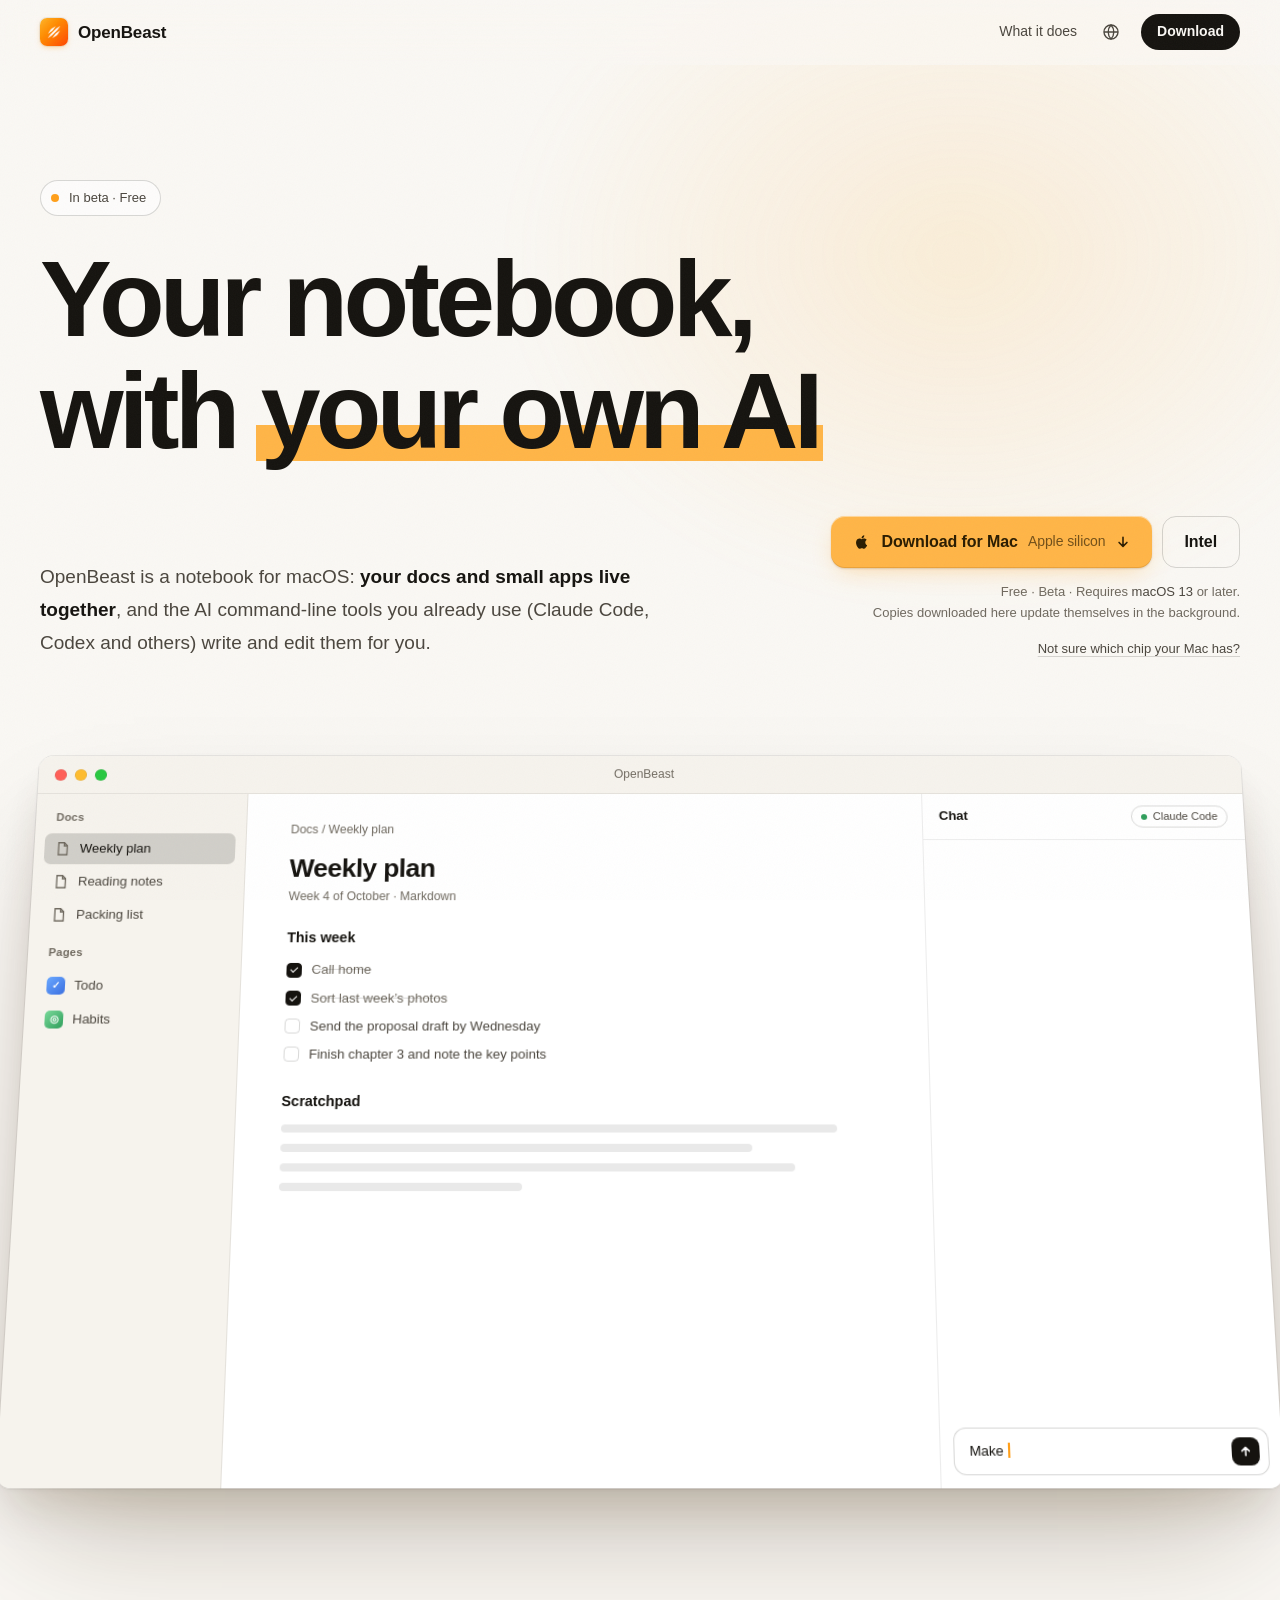
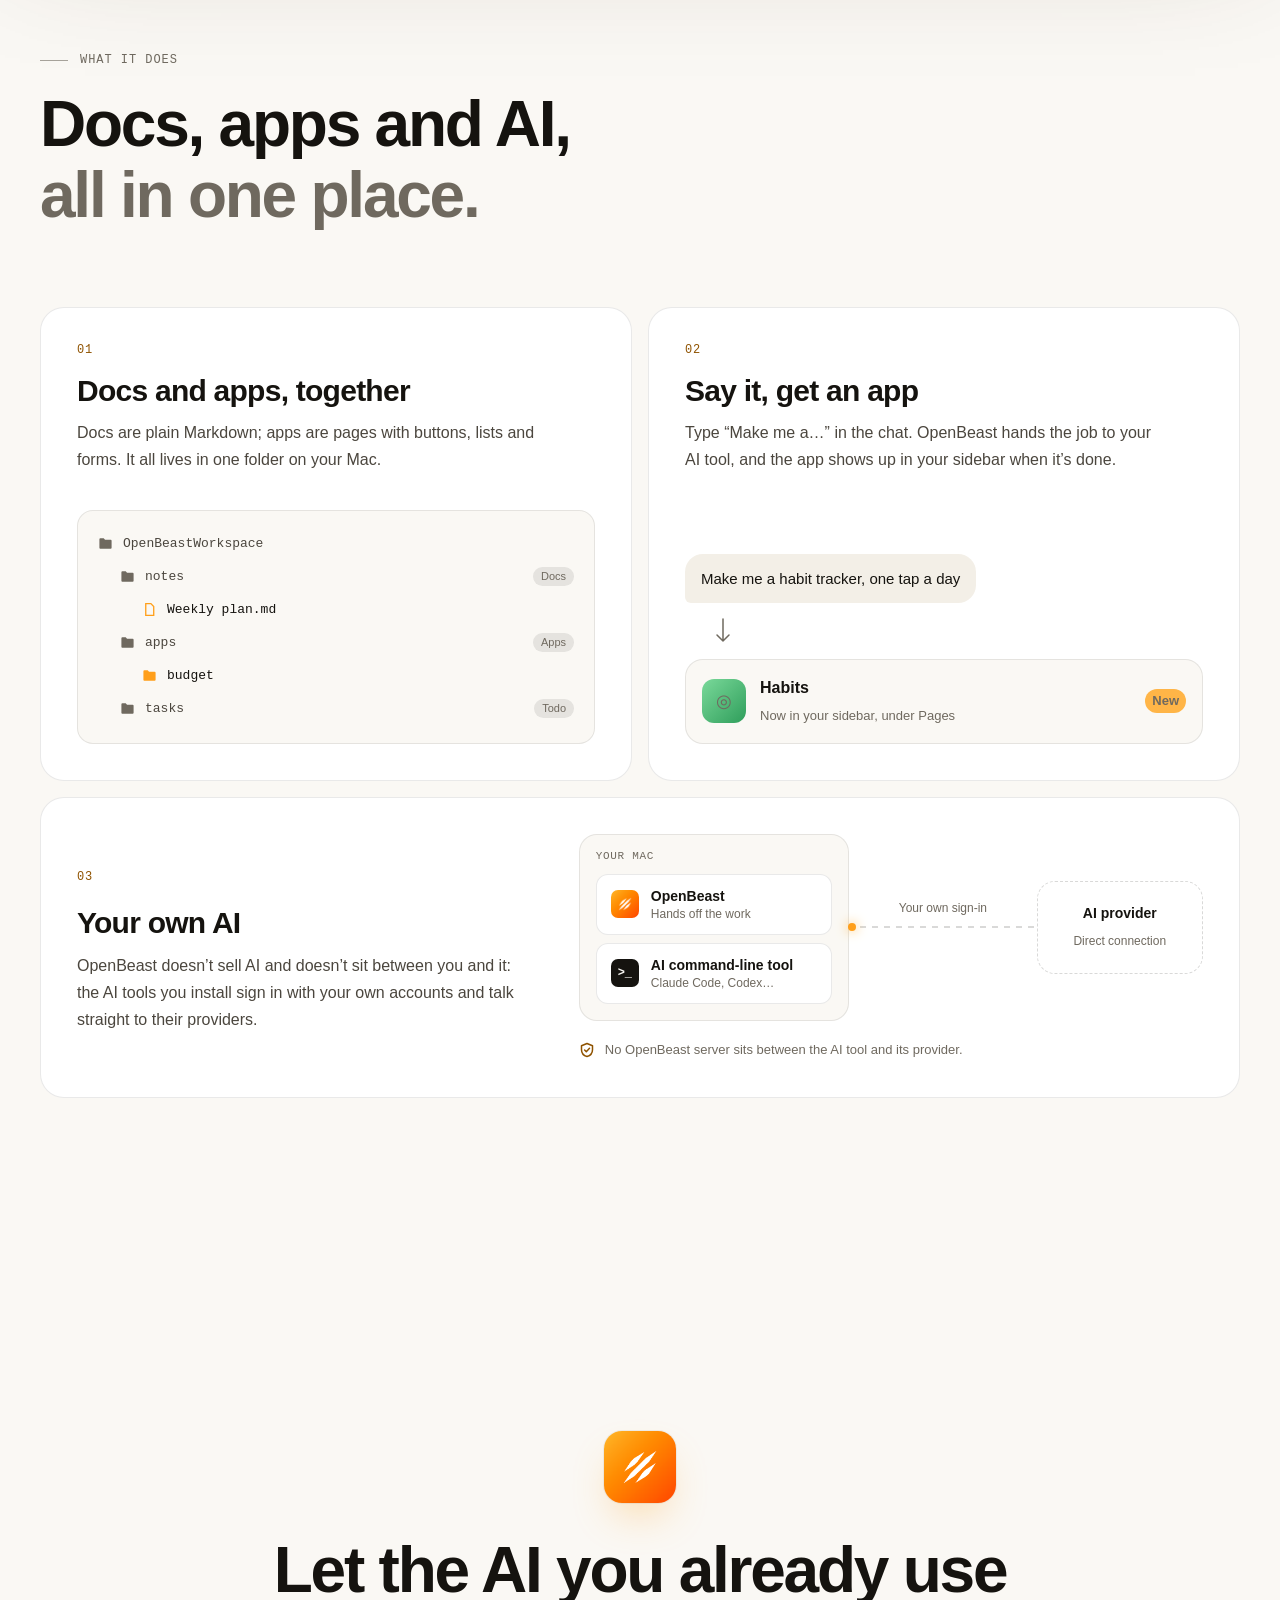
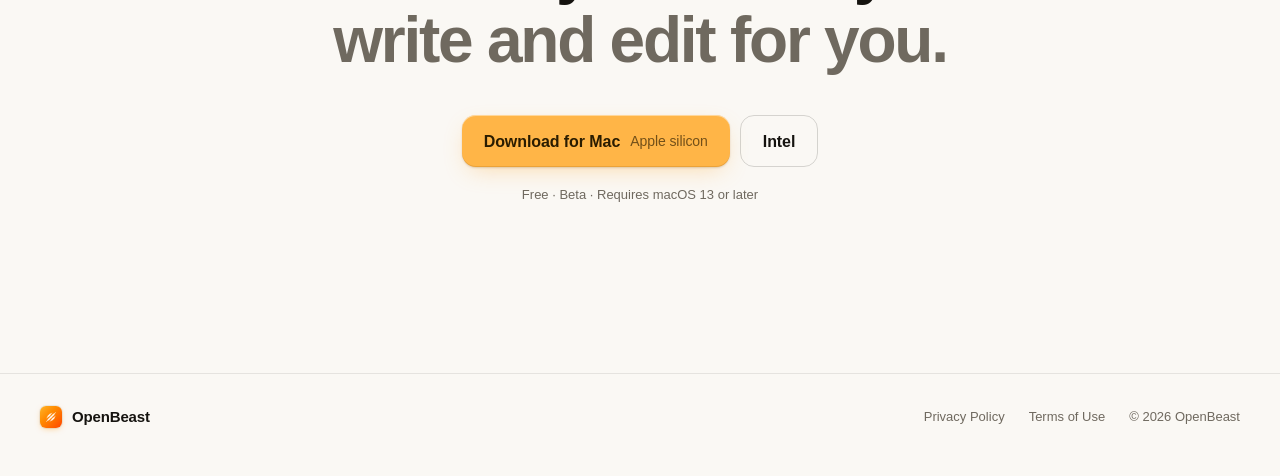
==== commit da786261: "Update the website from oktiger/openbeast@cb5686bd0870" ====
--- a/index.html
+++ b/index.html
@@ -11,8 +11,9 @@
   <meta property="og:title" content="OpenBeast: an AI notebook for your Mac" />
   <meta property="og:description" content="Your docs and small apps live together, and the AI command-line tools you already use write and edit them for you." />
   <meta property="og:image" content="https://openbeast.app/icon.png" />
-  <link rel="icon" href="/icon.png" />
-  <link rel="apple-touch-icon" href="/icon.png" />
+  <link rel="icon" href="/favicon.ico" sizes="32x32" />
+  <link rel="icon" href="/icon.png" type="image/png" />
+  <link rel="apple-touch-icon" href="/apple-touch-icon.png" />
   <link rel="stylesheet" href="/site.css" />
   <script>document.documentElement.classList.add("js");</script>
   <script src="/site.js" defer></script>
@@ -23,7 +24,6 @@
       <a class="brand" href="/" aria-label="OpenBeast home"><img src="/icon.png" alt="" />OpenBeast</a>
       <nav class="nav-links" aria-label="Page">
         <a href="#features">What it does</a>
-        <a href="#remote">On your phone</a>
         <details class="lang">
           <summary aria-label="语言 / Language" title="语言 / Language"><svg width="18" height="18" viewBox="0 0 16 16" fill="none" stroke="currentColor" stroke-width="1.2" aria-hidden="true"><circle cx="8" cy="8" r="6.25"/><path d="M1.75 8h12.5M8 1.75c1.7 1.8 2.5 3.9 2.5 6.25S9.7 12.45 8 14.25C6.3 12.45 5.5 10.35 5.5 8S6.3 3.55 8 1.75Z"/></svg></summary>
           <div class="lang-menu">
@@ -174,51 +174,6 @@
       </div>
     </section>
 
-    <section class="band section" id="remote">
-      <div class="container remote-grid">
-        <div>
-          <span class="kicker reveal">Remote</span>
-          <h2 class="reveal" style="--i:1">Away from your desk?<br /><em>Keep going on your phone.</em></h2>
-          <p class="section-intro reveal" style="--i:2">From your phone, keep chatting with the AI on your Mac at home, check your to-dos and docs, and open the apps you made. The AI still runs on your own Mac.</p>
-          <ol class="howto reveal" style="--i:3">
-            <li><span><b>Open the web version</b> and sign in with your phone number, email or WeChat</span></li>
-            <li><span>In OpenBeast on your Mac, open <b class="nowrap">Settings → Phone</b></span></li>
-            <li><span><b>Scan</b> the QR code there with your phone, and you’re connected</span></li>
-          </ol>
-          <div class="buttons reveal" style="--i:4">
-            <a class="btn btn-primary" href="https://remote.openbeast.cn">Open the web version
-              <svg width="14" height="14" viewBox="0 0 16 16" fill="none" stroke="currentColor" stroke-width="1.8" stroke-linecap="round" stroke-linejoin="round" aria-hidden="true"><path d="M5 11 11 5M6 4.5h5.5V10"/></svg>
-            </a>
-          </div>
-          <p class="fine reveal" style="--i:5">The OpenBeast iOS app is coming to the App Store soon. Remote is currently served from mainland China.</p>
-        </div>
-
-        <div class="phone-wrap reveal" style="--i:2">
-          <div class="phone" role="img" aria-label="The phone web version: asking the AI on the Mac at home to turn meeting notes into to-dos.">
-            <div class="screen" aria-hidden="true">
-              <span class="island"></span>
-              <div class="status"><span>9:41</span><span>●●●</span></div>
-              <div class="p-head"><img src="/icon.png" alt="" /><div><b>Chat</b><span>Mac at home is online</span></div></div>
-              <div class="p-msgs">
-                <div class="time">Today 6:12 PM</div>
-                <div class="msg me">What’s left in my weekly plan?</div>
-                <div class="msg ai">Two things: the proposal draft by Wednesday, and chapter 3.</div>
-                <div class="msg me">Turn today’s meeting notes into to-dos</div>
-                <div class="msg ai">Done, I added 3 to-dos:
-                  <div class="todo">
-                    <div><i></i>Confirm the budget by Friday</div>
-                    <div><i></i>Book a design review</div>
-                    <div><i></i>Send out the meeting notes</div>
-                  </div>
-                </div>
-              </div>
-              <div class="p-input">Say something…</div>
-            </div>
-          </div>
-        </div>
-      </div>
-    </section>
-
     <section class="section closing">
       <div class="container">
         <img class="mark-icon reveal" src="/icon.png" alt="" />
@@ -238,7 +193,7 @@
       <div class="footer-links">
         <a href="/privacy">Privacy Policy</a>
         <a href="/terms">Terms of Use</a>
-        <span>© 2026 北京最焦科技有限公司</span>
+        <span>© 2026 OpenBeast</span>
       </div>
     </div>
   </footer>
--- a/site.css
+++ b/site.css
@@ -1,686 +1 @@
-/* 官网全站样式：首页（index.html、en.html）、《隐私政策》《用户协议》（privacy.html、terms.html 与 en/ 下的英文版）、404 页。
-   不引外部字体与脚本（大陆访问 Google Fonts / 多数 CDN 不稳），字体全用系统自带。 */
-
-:root {
-  --bg: #faf8f4;
-  --bg-2: #f3efe7;
-  --surface: #ffffff;
-  --ink: #15130f;
-  --ink-2: #4b463e;
-  --ink-3: #6f695f;
-  --line: rgba(21, 19, 15, 0.09);
-  --line-2: rgba(21, 19, 15, 0.16);
-  --amber: #ffb547;
-  --amber-2: #ff9f1a;
-  --amber-ink: #2a1c00;
-  --amber-text: #8f5300;
-  --amber-soft: rgba(255, 181, 71, 0.16);
-  --mark: var(--amber);
-  --glow: rgba(255, 170, 51, 0.42);
-  --ok: #2f9e5b;
-
-  --win: #ffffff;
-  --win-side: #f6f3ed;
-  --win-line: rgba(21, 19, 15, 0.08);
-  --win-shadow: 0 0 0 1px rgba(21, 19, 15, 0.07), 0 2px 4px rgba(21, 19, 15, 0.04), 0 24px 48px -12px rgba(60, 38, 0, 0.18), 0 64px 120px -32px rgba(60, 38, 0, 0.28);
-
-  --band-bg: #15130f;
-  --band-ink: #f6f2ea;
-  --band-ink-2: #b5aea2;
-  --band-line: rgba(246, 242, 234, 0.12);
-
-  --sans: -apple-system, BlinkMacSystemFont, "SF Pro Text", "PingFang SC", "Hiragino Sans GB", "Microsoft YaHei", "Noto Sans CJK SC", sans-serif;
-  --display: -apple-system, BlinkMacSystemFont, "SF Pro Display", "PingFang SC", "Hiragino Sans GB", "Microsoft YaHei", "Noto Sans CJK SC", sans-serif;
-  --mono: ui-monospace, "SF Mono", SFMono-Regular, Menlo, Consolas, monospace;
-
-  --gutter: clamp(16px, 4vw, 40px);
-  --max: 1200px;
-  --ease-out: cubic-bezier(0.16, 1, 0.3, 1);
-  --ease-spring: cubic-bezier(0.34, 1.56, 0.64, 1);
-
-  color-scheme: light dark;
-}
-
-@media (prefers-color-scheme: dark) {
-  :root {
-    --bg: #0d0c0a;
-    --bg-2: #141310;
-    --surface: #17160f;
-    --ink: #f4f1ea;
-    --ink-2: #bcb5a9;
-    --ink-3: #8f887c;
-    --line: rgba(244, 241, 234, 0.08);
-    --line-2: rgba(244, 241, 234, 0.15);
-    --amber-text: #ffc670;
-    --amber-soft: rgba(255, 181, 71, 0.12);
-    /* 深色下浅色字压在实心琥珀上对比度不够，换成半透明的暖色条 */
-    --mark: rgba(255, 170, 51, 0.42);
-    --glow: rgba(255, 160, 40, 0.3);
-    --ok: #4cc27a;
-
-    --win: #191814;
-    --win-side: #131210;
-    --win-line: rgba(244, 241, 234, 0.07);
-    --win-shadow: 0 0 0 1px rgba(244, 241, 234, 0.08), 0 24px 48px -12px rgba(0, 0, 0, 0.6), 0 64px 120px -32px rgba(0, 0, 0, 0.7);
-
-    --band-bg: #17150f;
-    --band-line: rgba(246, 242, 234, 0.1);
-  }
-}
-
-*, *::before, *::after { box-sizing: border-box; }
-html { -webkit-text-size-adjust: 100%; scroll-behavior: smooth; scroll-padding-top: 80px; }
-body {
-  margin: 0;
-  background: var(--bg);
-  color: var(--ink);
-  font: 400 16px/1.7 var(--sans);
-  -webkit-font-smoothing: antialiased;
-  -moz-osx-font-smoothing: grayscale;
-  text-rendering: optimizeLegibility;
-  overflow-x: clip;
-}
-::selection { background: var(--amber); color: var(--amber-ink); }
-a { color: inherit; }
-img, svg { display: block; }
-h1, h2, h3 { text-wrap: balance; }
-p, li { text-wrap: pretty; }
-.nowrap { white-space: nowrap; }
-:focus-visible { outline: 2px solid var(--amber-2); outline-offset: 3px; border-radius: 6px; }
-
-/* 极淡的纸面颗粒，让大片留白不显得“空” */
-body::before {
-  content: "";
-  position: fixed;
-  inset: 0;
-  z-index: 100;
-  pointer-events: none;
-  opacity: 0.035;
-  background-image: url("data:image/svg+xml,%3Csvg xmlns='http://www.w3.org/2000/svg' width='160' height='160'%3E%3Cfilter id='n'%3E%3CfeTurbulence type='fractalNoise' baseFrequency='0.9' numOctaves='2' stitchTiles='stitch'/%3E%3C/filter%3E%3Crect width='100%25' height='100%25' filter='url(%23n)'/%3E%3C/svg%3E");
-}
-
-.container { width: 100%; max-width: calc(var(--max) + var(--gutter) * 2); margin: 0 auto; padding: 0 var(--gutter); }
-
-/* ---------- 顶栏 ---------- */
-.nav {
-  position: sticky;
-  top: 0;
-  z-index: 50;
-  background: color-mix(in srgb, var(--bg) 78%, transparent);
-  -webkit-backdrop-filter: saturate(1.6) blur(16px);
-  backdrop-filter: saturate(1.6) blur(16px);
-  border-bottom: 1px solid transparent;
-  transition: border-color 0.3s ease;
-}
-.nav.is-scrolled { border-bottom-color: var(--line); }
-.nav-inner { display: flex; align-items: center; justify-content: space-between; height: 64px; }
-.brand { display: inline-flex; align-items: center; gap: 10px; text-decoration: none; font: 600 17px/1 var(--display); letter-spacing: -0.01em; }
-.brand img { width: 28px; height: 28px; border-radius: 7px; box-shadow: 0 0 0 1px rgba(0, 0, 0, 0.06), 0 2px 6px -2px rgba(255, 150, 0, 0.5); }
-.nav-links { display: flex; align-items: center; gap: 4px; }
-.nav-links > a:not(.pill) {
-  text-decoration: none;
-  font-size: 14px;
-  color: var(--ink-2);
-  padding: 8px 12px;
-  border-radius: 999px;
-  transition: color 0.2s ease, background-color 0.2s ease;
-}
-.nav-links > a:not(.pill):hover { color: var(--ink); background: var(--line); }
-
-/* 语言：地球图标，点开选 English / 简体中文；没有脚本时靠 <details> 本身也能开合 */
-.lang { position: relative; }
-.lang summary {
-  list-style: none;
-  display: grid;
-  place-items: center;
-  width: 36px;
-  height: 36px;
-  border-radius: 999px;
-  color: var(--ink-2);
-  cursor: pointer;
-  transition: color 0.2s ease, background-color 0.2s ease;
-}
-.lang summary::-webkit-details-marker { display: none; }
-.lang summary:hover, .lang[open] summary { color: var(--ink); background: var(--line); }
-.lang-menu {
-  position: absolute;
-  top: calc(100% + 8px);
-  right: 0;
-  min-width: 168px;
-  padding: 6px;
-  border-radius: 14px;
-  background: var(--surface);
-  border: 1px solid var(--line);
-  box-shadow: 0 1px 2px rgba(21, 19, 15, 0.06), 0 16px 40px -12px rgba(60, 38, 0, 0.28);
-  transform-origin: top right;
-  animation: menu-in 0.18s var(--ease-out);
-}
-@keyframes menu-in { from { opacity: 0; transform: translateY(-4px) scale(0.97); } }
-.lang-menu a {
-  display: flex;
-  align-items: center;
-  justify-content: space-between;
-  gap: 16px;
-  padding: 9px 12px;
-  border-radius: 9px;
-  font-size: 14px;
-  color: var(--ink-2);
-  text-decoration: none;
-  transition: background-color 0.15s ease, color 0.15s ease;
-}
-.lang-menu a:hover { background: var(--line); color: var(--ink); }
-.lang-menu a[aria-current] { color: var(--ink); font-weight: 600; }
-.lang-menu a svg { color: var(--amber-text); flex: none; }
-.pill {
-  margin-left: 8px;
-  display: inline-flex;
-  align-items: center;
-  gap: 6px;
-  height: 36px;
-  padding: 0 16px;
-  border-radius: 999px;
-  background: var(--ink);
-  color: var(--bg);
-  text-decoration: none;
-  font-size: 14px;
-  font-weight: 600;
-  transition: transform 0.2s var(--ease-out), box-shadow 0.2s ease;
-}
-.pill:hover { transform: translateY(-1px); box-shadow: 0 6px 16px -6px rgba(0, 0, 0, 0.35); }
-.pill:active { transform: translateY(0) scale(0.97); }
-
-/* ---------- 首屏 ---------- */
-/* 光晕比屏幕宽，只在横向裁掉，免得手机上出现横向滚动 */
-.hero { position: relative; padding: clamp(56px, 9vw, 120px) 0 0; isolation: isolate; overflow-x: clip; }
-.hero::before {
-  content: "";
-  position: absolute;
-  z-index: -1;
-  top: -160px;
-  right: -10%;
-  width: min(900px, 90vw);
-  height: 700px;
-  background: radial-gradient(closest-side, var(--amber-soft), transparent);
-  filter: blur(20px);
-  pointer-events: none;
-}
-.eyebrow {
-  display: inline-flex;
-  align-items: center;
-  gap: 10px;
-  padding: 6px 14px 6px 10px;
-  border: 1px solid var(--line-2);
-  border-radius: 999px;
-  font-size: 13px;
-  color: var(--ink-2);
-  background: color-mix(in srgb, var(--surface) 60%, transparent);
-}
-.dot { position: relative; width: 8px; height: 8px; border-radius: 50%; background: var(--amber-2); flex: none; }
-.dot::after {
-  content: "";
-  position: absolute;
-  inset: -4px;
-  border-radius: 50%;
-  border: 1.5px solid var(--amber-2);
-  opacity: 0;
-  animation: ping 2.4s var(--ease-out) infinite;
-}
-@keyframes ping { 0% { transform: scale(0.5); opacity: 0.8; } 80%, 100% { transform: scale(1.6); opacity: 0; } }
-
-.hero h1 {
-  margin: 28px 0 0;
-  font: 700 clamp(44px, 8.4vw, 112px)/1.04 var(--display);
-  letter-spacing: -0.045em;
-  max-width: 11em;
-}
-.hero h1 .line { display: block; }
-.hero h1 mark {
-  color: inherit;
-  background: linear-gradient(transparent 62%, var(--mark) 62%, var(--mark) 92%, transparent 92%) no-repeat 0 0 / 100% 100%;
-  padding: 0 0.04em;
-  margin: 0 -0.04em;
-}
-.hero-foot {
-  display: grid;
-  grid-template-columns: minmax(0, 1fr) auto;
-  align-items: end;
-  gap: 32px 64px;
-  margin-top: clamp(28px, 4vw, 48px);
-}
-.lede { margin: 0; max-width: 34em; font-size: clamp(17px, 1.6vw, 19px); line-height: 1.75; color: var(--ink-2); }
-.lede strong { color: var(--ink); font-weight: 600; }
-.cta { display: flex; flex-direction: column; align-items: flex-end; gap: 14px; }
-.buttons { display: flex; flex-wrap: wrap; gap: 10px; }
-.btn {
-  position: relative;
-  display: inline-flex;
-  align-items: center;
-  gap: 10px;
-  height: 52px;
-  padding: 0 22px;
-  border-radius: 14px;
-  text-decoration: none;
-  font-size: 16px;
-  font-weight: 600;
-  letter-spacing: -0.005em;
-  white-space: nowrap;
-  transition: transform 0.25s var(--ease-out), box-shadow 0.25s ease, background-color 0.2s ease, border-color 0.2s ease;
-}
-.btn svg { flex: none; }
-.btn .arrow { transition: transform 0.25s var(--ease-out); }
-.btn:hover .arrow { transform: translateY(2px); }
-.btn:active { transform: scale(0.97); }
-.btn-primary {
-  background: var(--amber);
-  color: var(--amber-ink);
-  box-shadow: inset 0 1px 0 rgba(255, 255, 255, 0.45), inset 0 -1px 0 rgba(140, 80, 0, 0.18), 0 1px 2px rgba(120, 70, 0, 0.2), 0 8px 24px -8px var(--glow);
-}
-.btn-primary:hover { transform: translateY(-2px); box-shadow: inset 0 1px 0 rgba(255, 255, 255, 0.45), inset 0 -1px 0 rgba(140, 80, 0, 0.18), 0 2px 4px rgba(120, 70, 0, 0.2), 0 16px 36px -10px var(--glow); }
-.btn-primary .sub { font-weight: 500; opacity: 0.66; font-size: 14px; }
-.btn-ghost { border: 1px solid var(--line-2); color: var(--ink); background: transparent; }
-.btn-ghost:hover { background: var(--line); border-color: transparent; transform: translateY(-2px); }
-.fine { margin: 0; font-size: 13px; line-height: 1.6; color: var(--ink-3); text-align: right; max-width: 30em; }
-.fine b { font-weight: 500; color: var(--ink-2); }
-/* 「不知道选哪个芯片」浮在按钮下方，展开时不挤动左边的介绍文字 */
-.which { position: relative; z-index: 5; max-width: 30em; font-size: 13px; color: var(--ink-3); text-align: right; }
-.which summary { cursor: pointer; list-style: none; display: inline-flex; align-items: center; gap: 6px; color: var(--ink-2); text-decoration: underline; text-decoration-color: var(--line-2); text-underline-offset: 3px; transition: text-decoration-color 0.2s ease; }
-.which summary::-webkit-details-marker { display: none; }
-.which summary:hover { text-decoration-color: currentColor; }
-.which p { position: absolute; top: calc(100% + 8px); right: 0; width: min(360px, calc(100vw - 32px)); margin: 0; line-height: 1.6; text-align: left; padding: 12px 16px; border-radius: 14px; background: var(--surface); color: var(--ink-2); border: 1px solid var(--line); box-shadow: 0 16px 40px -16px rgba(60, 38, 0, 0.3); }
-
-/* 入场：只有脚本在时才先藏起来，没脚本也能看到全部内容 */
-.js .rise { opacity: 0; transform: translateY(24px); }
-.js.ready .rise { opacity: 1; transform: none; transition: opacity 1s var(--ease-out), transform 1.1s var(--ease-out); transition-delay: calc(var(--i, 0) * 90ms + 80ms); }
-.js .hero h1 mark { background-size: 0% 100%; }
-.js.ready .hero h1 mark { background-size: 100% 100%; transition: background-size 0.9s var(--ease-out) 0.75s; }
-
-/* ---------- 产品窗口 ---------- */
-.stage { position: relative; margin-top: clamp(56px, 8vw, 96px); perspective: 2000px; }
-.stage::before {
-  content: "";
-  position: absolute;
-  left: 50%;
-  top: 18%;
-  width: min(1100px, 120%);
-  height: 70%;
-  transform: translateX(-50%);
-  background: radial-gradient(closest-side, var(--glow), transparent);
-  filter: blur(40px);
-  opacity: 0.85;
-  pointer-events: none;
-}
-.window {
-  --tilt: 0deg;
-  position: relative;
-  aspect-ratio: 1200 / 720;
-  max-height: 760px;
-  margin: 0 auto;
-  border-radius: 14px;
-  background: var(--win);
-  box-shadow: var(--win-shadow);
-  overflow: hidden;
-  display: grid;
-  grid-template-rows: 40px 1fr;
-  transform: rotateX(var(--tilt));
-  transform-origin: 50% 0;
-  will-change: transform;
-  font-size: 13px;
-  line-height: 1.55;
-  user-select: none;
-}
-.titlebar { display: flex; align-items: center; gap: 8px; padding: 0 16px; border-bottom: 1px solid var(--win-line); background: var(--win-side); }
-.lights { display: flex; gap: 8px; }
-.lights i { width: 12px; height: 12px; border-radius: 50%; background: #ff5f57; box-shadow: inset 0 0 0 0.5px rgba(0, 0, 0, 0.12); }
-.lights i:nth-child(2) { background: #febc2e; }
-.lights i:nth-child(3) { background: #28c840; }
-.titlebar .wt { flex: 1; text-align: center; font-size: 12px; font-weight: 500; color: var(--ink-3); margin-right: 52px; }
-.panes { display: grid; grid-template-columns: 210px minmax(0, 1fr) 320px; min-height: 0; }
-
-.side { background: var(--win-side); border-right: 1px solid var(--win-line); padding: 14px 10px; display: flex; flex-direction: column; gap: 2px; overflow: hidden; }
-.side-label { font-size: 11px; font-weight: 600; color: var(--ink-3); padding: 12px 10px 6px; letter-spacing: 0.02em; }
-.side-label:first-child { padding-top: 2px; }
-.item { display: flex; align-items: center; gap: 9px; padding: 6px 10px; border-radius: 7px; color: var(--ink-2); white-space: nowrap; }
-.item.is-active { background: var(--line-2); color: var(--ink); font-weight: 500; }
-.item .ic { width: 16px; height: 16px; flex: none; color: var(--ink-3); }
-.item .tile { width: 18px; height: 18px; border-radius: 5px; flex: none; display: grid; place-items: center; color: #fff; font-size: 10px; font-weight: 700; }
-.tile.t1 { background: linear-gradient(135deg, #6aa8ff, #3b6fe0); }
-.tile.t2 { background: linear-gradient(135deg, #7ad99a, #2f9e5b); }
-.tile.t3 { background: linear-gradient(135deg, #ffc970, #ff9f1a); color: var(--amber-ink); }
-.item.new { position: relative; transition: background-color 0.6s ease; }
-.badge { margin-left: auto; font-size: 10px; font-weight: 600; padding: 1px 7px; border-radius: 999px; background: var(--amber); color: var(--amber-ink); }
-
-.doc { padding: 28px clamp(20px, 3.4vw, 48px); overflow: hidden; min-width: 0; }
-.crumb { font-size: 12px; color: var(--ink-3); }
-.doc h4 { margin: 14px 0 4px; font: 700 26px/1.25 var(--display); letter-spacing: -0.02em; color: var(--ink); }
-.doc .meta { font-size: 12px; color: var(--ink-3); }
-.doc .h5 { margin: 22px 0 8px; font-weight: 600; color: var(--ink); font-size: 14px; }
-.check { display: flex; align-items: center; gap: 10px; padding: 4px 0; color: var(--ink-2); }
-.box { width: 15px; height: 15px; border-radius: 4px; border: 1.5px solid var(--line-2); flex: none; display: grid; place-items: center; }
-.check.done { color: var(--ink-3); text-decoration: line-through; text-decoration-color: var(--line-2); }
-.check.done .box { background: var(--ink); border-color: var(--ink); }
-.check.done .box::after { content: ""; width: 7px; height: 4px; border: 1.5px solid var(--win); border-top: 0; border-right: 0; transform: translateY(-1px) rotate(-45deg); }
-.bar { height: 8px; border-radius: 4px; background: var(--line); margin: 11px 0; }
-
-.chat { border-left: 1px solid var(--win-line); display: grid; grid-template-rows: auto 1fr auto; grid-template-columns: minmax(0, 1fr); min-height: 0; min-width: 0; background: var(--win); }
-.chat-head { display: flex; align-items: center; justify-content: space-between; padding: 12px 16px; border-bottom: 1px solid var(--win-line); font-weight: 600; color: var(--ink); }
-.chip { font-size: 11px; font-weight: 500; color: var(--ink-2); padding: 2px 9px; border-radius: 999px; border: 1px solid var(--line-2); display: inline-flex; align-items: center; gap: 6px; }
-.chip::before { content: ""; width: 6px; height: 6px; border-radius: 50%; background: var(--ok); }
-.msgs { display: flex; flex-direction: column; justify-content: flex-start; gap: 10px; padding: 16px; overflow: hidden; min-height: 0; }
-.msg { max-width: 88%; padding: 9px 13px; border-radius: 14px; }
-.msg.me { align-self: flex-end; background: var(--ink); color: var(--win); border-bottom-right-radius: 5px; }
-.msg.ai { align-self: flex-start; background: var(--bg-2); color: var(--ink); border-bottom-left-radius: 5px; }
-.steps { list-style: none; margin: 1px 0 2px; padding: 0; }
-.step { display: flex; align-items: center; gap: 8px; color: var(--ink-2); font-size: 12px; padding-top: 5px; max-height: 60px; overflow: hidden; }
-.st { width: 14px; height: 14px; flex: none; border-radius: 50%; position: relative; background: var(--ok); }
-.st::after { content: ""; position: absolute; left: 4px; top: 4.2px; width: 6px; height: 3px; border: 1.5px solid #fff; border-top: 0; border-right: 0; transform: rotate(-45deg); }
-.step.is-running .st { background: none; border: 1.5px solid var(--line-2); border-top-color: var(--amber-2); animation: spin 0.8s linear infinite; }
-.step.is-running .st::after { display: none; }
-@keyframes spin { to { transform: rotate(360deg); } }
-.composer { margin: 0 12px 12px; display: flex; align-items: center; gap: 8px; padding: 8px 8px 8px 14px; border: 1px solid var(--line-2); border-radius: 12px; background: var(--win); }
-.composer .field { flex: 1; min-width: 0; color: var(--ink); white-space: nowrap; overflow: hidden; text-overflow: ellipsis; }
-.composer .field:empty::before { content: attr(data-placeholder); color: var(--ink-3); }
-.composer .field.is-typing::after { content: ""; display: inline-block; width: 1.5px; height: 1.1em; margin-left: 1px; vertical-align: -0.18em; background: var(--amber-2); animation: caret 1s steps(1) infinite; }
-@keyframes caret { 50% { opacity: 0; } }
-.send { width: 26px; height: 26px; border-radius: 8px; display: grid; place-items: center; background: var(--line-2); color: var(--win); transition: background-color 0.2s ease, transform 0.2s var(--ease-out); flex: none; }
-.send.is-armed { background: var(--ink); }
-.send.is-pressed { transform: scale(0.86); }
-
-/* 演示动画的分镜：脚本按时间给元素加 is-shown，没脚本时全部直接显示（最终画面） */
-.demo .beat { transition: opacity 0.5s var(--ease-out), transform 0.6s var(--ease-out); }
-.demo:not(.is-final) .beat:not(.is-shown) { opacity: 0; transform: translateY(8px); }
-/* 步骤还没出现时不占高度，回复气泡随步骤一行行长高 */
-.demo .step.beat { transition: opacity 0.5s var(--ease-out), transform 0.6s var(--ease-out), max-height 0.5s var(--ease-out), padding 0.5s var(--ease-out); }
-.demo:not(.is-final) .step.beat:not(.is-shown) { max-height: 0; padding-top: 0; }
-.demo .item.new { overflow: hidden; transition: max-height 0.7s var(--ease-out), opacity 0.5s ease, padding 0.7s var(--ease-out), background-color 0.6s ease; max-height: 40px; }
-.demo:not(.is-final) .item.new:not(.is-shown) { max-height: 0; padding-top: 0; padding-bottom: 0; opacity: 0; transform: none; }
-.demo .item.new.is-flash { background: var(--amber-soft); box-shadow: inset 0 0 0 1px color-mix(in srgb, var(--amber) 55%, transparent); }
-
-/* ---------- 通用区块 ---------- */
-.section { padding: clamp(96px, 13vw, 168px) 0; }
-.kicker { display: inline-flex; align-items: center; gap: 12px; font: 500 12px/1 var(--mono); letter-spacing: 0.08em; text-transform: uppercase; color: var(--ink-3); }
-.kicker::before { content: ""; width: 28px; height: 1px; background: currentColor; opacity: 0.6; }
-.section h2 { margin: 20px 0 0; font: 700 clamp(34px, 5.2vw, 64px)/1.1 var(--display); letter-spacing: -0.035em; max-width: 14em; }
-.section h2 em { font-style: normal; color: var(--ink-3); }
-.section-intro { margin: 20px 0 0; max-width: 36em; font-size: clamp(16px, 1.4vw, 18px); color: var(--ink-2); }
-
-.js .reveal { opacity: 0; transform: translateY(32px); transition: opacity 0.9s var(--ease-out), transform 1s var(--ease-out); transition-delay: calc(var(--i, 0) * 100ms); }
-.js .reveal.is-in { opacity: 1; transform: none; }
-
-/* ---------- 能做什么：便当格 ---------- */
-.bento { margin-top: clamp(48px, 6vw, 80px); display: grid; grid-template-columns: repeat(12, minmax(0, 1fr)); gap: 16px; }
-.card {
-  --mx: 50%;
-  --my: 0%;
-  position: relative;
-  grid-column: span 6;
-  display: flex;
-  flex-direction: column;
-  min-height: 460px;
-  padding: clamp(24px, 3vw, 36px);
-  border-radius: 24px;
-  background: var(--surface);
-  border: 1px solid var(--line);
-  overflow: hidden;
-  isolation: isolate;
-  transition: border-color 0.3s ease, transform 0.5s var(--ease-out), box-shadow 0.5s var(--ease-out);
-}
-.card::before {
-  content: "";
-  position: absolute;
-  inset: 0;
-  z-index: -1;
-  background: radial-gradient(420px circle at var(--mx) var(--my), var(--amber-soft), transparent 70%);
-  opacity: 0;
-  transition: opacity 0.4s ease;
-}
-.card:hover { border-color: var(--line-2); transform: translateY(-4px); box-shadow: 0 24px 48px -24px rgba(60, 38, 0, 0.22); }
-.card:hover::before { opacity: 1; }
-.card.wide { grid-column: span 12; min-height: 0; display: grid; grid-template-columns: minmax(0, 5fr) minmax(0, 7fr); gap: 32px 56px; align-items: center; }
-.num { font: 500 12px/1 var(--mono); color: var(--amber-text); letter-spacing: 0.06em; }
-.card h3 { margin: 16px 0 10px; font: 700 clamp(24px, 2.4vw, 30px)/1.25 var(--display); letter-spacing: -0.025em; }
-.card p { margin: 0; color: var(--ink-2); max-width: 30em; }
-.viz { margin-top: auto; padding-top: 36px; }
-
-/* 01 文件夹树 */
-.tree { font: 13px/1 var(--mono); color: var(--ink-2); border-radius: 16px; background: var(--bg); border: 1px solid var(--line); padding: 18px 20px; display: grid; gap: 2px; }
-.tree div { display: flex; align-items: center; gap: 10px; padding: 7px 0; padding-left: calc(var(--d, 0) * 22px); white-space: nowrap; overflow: hidden; text-overflow: ellipsis; }
-.tree svg { width: 15px; height: 15px; flex: none; color: var(--ink-3); }
-.tree .hl { color: var(--ink); }
-.tree .hl svg { color: var(--amber-2); }
-.tree .tag { margin-left: auto; font: 500 11px/1 var(--sans); color: var(--ink-3); padding: 4px 8px; border-radius: 999px; background: var(--line); }
-.card:hover .tree .hl { animation: nudge 0.8s var(--ease-out); }
-@keyframes nudge { 40% { transform: translateX(4px); } }
-
-/* 02 一句话 → App */
-.make { display: grid; gap: 14px; }
-.make .ask { justify-self: start; max-width: 92%; padding: 12px 16px; border-radius: 18px 18px 18px 6px; background: var(--bg-2); color: var(--ink); font-size: 15px; }
-.make .arrow-down { justify-self: start; margin-left: 28px; color: var(--ink-3); }
-.app-card { display: flex; align-items: center; gap: 14px; padding: 14px 16px; border-radius: 18px; border: 1px solid var(--line); background: var(--bg); transition: transform 0.6s var(--ease-spring), box-shadow 0.4s ease; }
-.app-card .tile { width: 44px; height: 44px; border-radius: 12px; font-size: 18px; display: grid; place-items: center; flex: none; }
-.app-card b { display: block; font-weight: 600; color: var(--ink); }
-.app-card span { font-size: 13px; color: var(--ink-3); }
-.app-card .badge { margin-left: auto; }
-.card:hover .app-card { transform: translateY(-4px) scale(1.02); box-shadow: 0 16px 32px -16px var(--glow); }
-
-/* 03 直连示意 */
-.route { position: relative; display: grid; grid-template-columns: minmax(0, 1.3fr) minmax(72px, 0.9fr) minmax(0, 0.8fr); align-items: center; }
-.mac { border-radius: 18px; border: 1px solid var(--line); background: var(--bg); padding: 16px; }
-.mac-title { font: 500 11px/1 var(--mono); letter-spacing: 0.06em; color: var(--ink-3); text-transform: uppercase; margin-bottom: 12px; }
-.node { display: flex; align-items: center; gap: 12px; padding: 12px 14px; border-radius: 12px; background: var(--surface); border: 1px solid var(--line); font-size: 14px; line-height: 1.35; }
-.node + .node { margin-top: 8px; }
-.node b { display: block; font-weight: 600; white-space: nowrap; }
-.node small { display: block; font-size: 12px; color: var(--ink-3); white-space: nowrap; }
-.node img { width: 28px; height: 28px; border-radius: 7px; flex: none; }
-.node .term { width: 28px; height: 28px; border-radius: 7px; background: var(--ink); color: var(--bg); display: grid; place-items: center; font: 600 12px/1 var(--mono); flex: none; }
-.wire { position: relative; height: 2px; margin: 0 -1px; background: repeating-linear-gradient(90deg, var(--line-2) 0 6px, transparent 6px 12px); }
-.wire::after {
-  content: "";
-  position: absolute;
-  top: -3px;
-  left: 0;
-  width: 8px;
-  height: 8px;
-  border-radius: 50%;
-  background: var(--amber-2);
-  box-shadow: 0 0 12px var(--amber);
-  animation: travel 2.6s var(--ease-out) infinite;
-}
-@keyframes travel { 0% { left: 0; opacity: 0; } 15% { opacity: 1; } 85% { opacity: 1; } 100% { left: calc(100% - 8px); opacity: 0; } }
-.wire span { position: absolute; left: 50%; bottom: 10px; transform: translateX(-50%); font-size: 12px; color: var(--ink-3); white-space: nowrap; }
-.vendor { border-radius: 18px; border: 1px dashed var(--line-2); padding: 20px 16px; text-align: center; }
-.vendor b { display: block; font-size: 14px; }
-.vendor span { font-size: 12px; color: var(--ink-3); }
-.note { margin-top: 18px; display: flex; align-items: center; gap: 10px; font-size: 13px; color: var(--ink-3); }
-.note svg { color: var(--amber-text); flex: none; }
-
-/* ---------- 远程：深色带 ---------- */
-.band {
-  position: relative;
-  background: var(--band-bg);
-  color: var(--band-ink);
-  border-radius: clamp(24px, 4vw, 40px);
-  margin: 0 clamp(8px, 1.5vw, 20px);
-  overflow: hidden;
-  isolation: isolate;
-}
-.band::before {
-  content: "";
-  position: absolute;
-  z-index: -1;
-  right: -10%;
-  top: -20%;
-  width: 70%;
-  height: 90%;
-  background: radial-gradient(closest-side, rgba(255, 170, 51, 0.22), transparent);
-  filter: blur(30px);
-}
-.band .kicker { color: var(--band-ink-2); }
-.band .section-intro { color: var(--band-ink-2); }
-.band h2 em { color: var(--amber); }
-.remote-grid { display: grid; grid-template-columns: minmax(0, 6fr) minmax(0, 5fr); gap: clamp(48px, 7vw, 112px); align-items: center; }
-.howto { list-style: none; margin: clamp(32px, 4vw, 48px) 0 0; padding: 0; display: grid; gap: 0; counter-reset: step; }
-.howto li { counter-increment: step; display: grid; grid-template-columns: 40px minmax(0, 1fr); gap: 16px; padding: 18px 0; border-top: 1px solid var(--band-line); color: var(--band-ink-2); }
-.howto li:last-child { border-bottom: 1px solid var(--band-line); }
-.howto li::before { content: counter(step, decimal-leading-zero); font: 500 13px/1.9 var(--mono); color: var(--amber); }
-.howto b { color: var(--band-ink); font-weight: 600; }
-.band .buttons { margin-top: 32px; align-items: center; }
-.band .btn-ghost { color: var(--band-ink); border-color: var(--band-line); }
-.band .btn-ghost:hover { background: rgba(255, 255, 255, 0.06); }
-.band .fine { text-align: left; color: var(--band-ink-2); margin-top: 16px; opacity: 0.85; }
-
-.phone-wrap { display: grid; place-items: center; }
-.phone {
-  position: relative;
-  width: min(320px, 100%);
-  aspect-ratio: 320 / 660;
-  border-radius: 52px;
-  padding: 12px;
-  background: linear-gradient(145deg, #3a3833, #1c1b18 40%, #2c2a26);
-  box-shadow: inset 0 0 0 1.5px rgba(255, 255, 255, 0.12), 0 50px 100px -30px rgba(0, 0, 0, 0.8), 0 0 0 1px rgba(0, 0, 0, 0.4);
-  animation: float 7s ease-in-out infinite;
-  user-select: none;
-}
-@keyframes float { 50% { transform: translateY(-12px) rotate(-0.6deg); } }
-.screen { position: relative; height: 100%; border-radius: 41px; background: #faf8f4; color: #15130f; overflow: hidden; display: grid; grid-template-rows: auto auto 1fr auto; font-size: 13px; line-height: 1.5; }
-.island { position: absolute; top: 11px; left: 50%; width: 96px; height: 28px; transform: translateX(-50%); border-radius: 20px; background: #000; }
-.status { display: flex; justify-content: space-between; padding: 15px 28px 0; font-weight: 600; font-size: 13px; height: 50px; }
-.p-head { display: flex; align-items: center; gap: 10px; padding: 6px 18px 12px; border-bottom: 1px solid rgba(21, 19, 15, 0.08); }
-.p-head img { width: 30px; height: 30px; border-radius: 8px; }
-.p-head b { display: block; font-size: 14px; }
-.p-head span { display: flex; align-items: center; gap: 5px; font-size: 11px; color: #6f695f; }
-.p-head span::before { content: ""; width: 6px; height: 6px; border-radius: 50%; background: #2f9e5b; }
-.p-msgs { display: flex; flex-direction: column; justify-content: flex-end; gap: 9px; padding: 14px; overflow: hidden; }
-.p-msgs .time { align-self: center; font-size: 11px; color: #8f887c; margin-bottom: 2px; }
-.p-msgs .msg.me { background: #15130f; color: #faf8f4; }
-.p-msgs .msg.ai { background: #efeae0; color: #15130f; }
-.p-msgs .todo { margin-top: 6px; display: grid; gap: 4px; font-size: 12px; color: #4b463e; }
-.p-msgs .todo div { display: flex; gap: 7px; align-items: center; }
-.p-msgs .todo i { width: 12px; height: 12px; border-radius: 3px; border: 1.5px solid rgba(21, 19, 15, 0.25); flex: none; }
-.p-input { margin: 0 12px 26px; padding: 11px 14px; border-radius: 22px; background: #fff; border: 1px solid rgba(21, 19, 15, 0.1); color: #8f887c; font-size: 13px; }
-
-/* ---------- 收尾 ---------- */
-.closing { text-align: center; }
-.closing .mark-icon { width: 72px; height: 72px; margin: 0 auto 32px; border-radius: 18px; box-shadow: 0 0 0 1px rgba(0, 0, 0, 0.05), 0 20px 40px -12px var(--glow); }
-.closing h2 { margin-left: auto; margin-right: auto; max-width: 12em; }
-.closing .buttons { justify-content: center; margin-top: 40px; }
-.closing .fine { text-align: center; margin: 18px auto 0; }
-
-/* ---------- 页脚 ---------- */
-.footer { border-top: 1px solid var(--line); padding: 32px 0 48px; font-size: 13px; color: var(--ink-3); }
-.footer-inner { display: flex; flex-wrap: wrap; align-items: center; justify-content: space-between; gap: 16px 32px; }
-.footer .brand { font-size: 15px; color: var(--ink); }
-.footer .brand img { width: 22px; height: 22px; border-radius: 6px; }
-.footer-links { display: flex; flex-wrap: wrap; gap: 8px 24px; }
-.footer a { text-decoration: none; transition: color 0.2s ease; }
-.footer-links a:hover { color: var(--ink); }
-
-/* ---------- 法律文件：《隐私政策》《用户协议》 ---------- */
-.legal-hero { position: relative; isolation: isolate; overflow-x: clip; padding: clamp(56px, 9vw, 112px) 0 clamp(40px, 5vw, 64px); border-bottom: 1px solid var(--line); }
-.legal-hero::before {
-  content: "";
-  position: absolute;
-  z-index: -1;
-  top: -200px;
-  right: -10%;
-  width: min(820px, 90vw);
-  height: 560px;
-  background: radial-gradient(closest-side, var(--amber-soft), transparent);
-  filter: blur(20px);
-  pointer-events: none;
-}
-.legal-hero h1 { margin: 20px 0 0; font: 700 clamp(44px, 6.6vw, 84px)/1.04 var(--display); letter-spacing: -0.045em; }
-.legal-meta { margin: 24px 0 0; display: flex; flex-wrap: wrap; align-items: center; gap: 8px 20px; font-size: 14px; color: var(--ink-3); }
-.legal-meta a { color: var(--ink-2); text-decoration: underline; text-decoration-color: var(--line-2); text-underline-offset: 3px; transition: text-decoration-color 0.2s ease; }
-.legal-meta a:hover { text-decoration-color: currentColor; }
-.legal-layout { display: grid; grid-template-columns: 220px minmax(0, 1fr); gap: clamp(40px, 6vw, 96px); padding-block: clamp(40px, 6vw, 72px) clamp(96px, 12vw, 144px); }
-.toc { position: sticky; top: 96px; align-self: start; font-size: 13px; }
-.toc-title { margin-bottom: 14px; font: 500 12px/1 var(--mono); letter-spacing: 0.08em; text-transform: uppercase; color: var(--ink-3); }
-.toc ol { list-style: none; margin: 0; padding: 0; border-left: 1px solid var(--line); }
-.toc a { display: block; margin-left: -1px; padding: 6px 0 6px 16px; border-left: 2px solid transparent; color: var(--ink-3); text-decoration: none; line-height: 1.45; transition: color 0.2s ease, border-color 0.2s ease; }
-.toc a:hover { color: var(--ink); }
-.toc a.is-current { color: var(--ink); border-left-color: var(--amber-2); }
-/* 目录要靠脚本生成，没有脚本时藏着，正文也照样待在第二栏 */
-.legal { grid-column: 2; max-width: 42em; font-size: 17px; line-height: 1.85; color: var(--ink-2); }
-.legal p { margin: 0 0 16px; }
-.legal .lead { font-size: clamp(18px, 1.6vw, 20px); line-height: 1.75; color: var(--ink); }
-.legal h2 { margin: 64px 0 16px; font: 700 clamp(22px, 2.2vw, 26px)/1.35 var(--display); letter-spacing: -0.02em; color: var(--ink); scroll-margin-top: 88px; }
-.legal ul { list-style: none; margin: 0 0 16px; padding: 0; }
-.legal li { position: relative; margin: 10px 0; padding-left: 24px; }
-.legal li::before { content: ""; position: absolute; left: 2px; top: 0.9em; width: 10px; height: 2px; border-radius: 1px; background: var(--amber-2); }
-.legal strong { color: var(--ink); font-weight: 600; }
-.legal a:not(.btn) { color: var(--ink); text-decoration: underline; text-decoration-color: var(--amber); text-decoration-thickness: 1.5px; text-underline-offset: 3px; }
-.legal-note { margin: 0 0 32px; padding: 14px 18px; border-radius: 14px; background: var(--amber-soft); font-size: 14px; line-height: 1.7; }
-.contact { margin-top: 64px; display: flex; flex-wrap: wrap; align-items: center; justify-content: space-between; gap: 16px 24px; padding: 24px 28px; border-radius: 20px; border: 1px solid var(--line); background: var(--surface); }
-.contact b { display: block; color: var(--ink); font: 600 17px/1.4 var(--display); }
-.contact span { font-size: 14px; color: var(--ink-3); }
-.contact .btn { height: 44px; padding: 0 18px; font-size: 15px; }
-
-/* ---------- 404 ---------- */
-.notfound { display: grid; place-items: center; min-height: calc(100vh - 64px - 104px); padding: 96px 0; text-align: center; }
-.notfound .code {
-  display: block;
-  font: 700 clamp(112px, 20vw, 220px)/0.9 var(--display);
-  letter-spacing: -0.06em;
-  background: linear-gradient(180deg, var(--ink) 30%, color-mix(in srgb, var(--ink) 15%, transparent));
-  -webkit-background-clip: text;
-  background-clip: text;
-  color: transparent;
-}
-.notfound h1 { margin: 28px 0 6px; font: 700 clamp(24px, 3vw, 32px)/1.3 var(--display); letter-spacing: -0.02em; }
-.notfound p { margin: 0; color: var(--ink-3); }
-.notfound .buttons { justify-content: center; margin-top: 36px; }
-
-/* ---------- 响应式 ---------- */
-@media (max-width: 1080px) {
-  .panes { grid-template-columns: 180px minmax(0, 1fr) 280px; }
-}
-@media (max-width: 900px) {
-  .hero-foot { grid-template-columns: 1fr; }
-  .cta { align-items: flex-start; }
-  .fine, .which { text-align: left; }
-  .which p { right: auto; left: 0; }
-  .window { aspect-ratio: 16 / 11; }
-  .panes { grid-template-columns: 34% minmax(0, 1fr); }
-  .doc { display: none; }
-  .chat { border-left: 0; }
-  .card { grid-column: span 12; min-height: 0; }
-  .card.wide { grid-template-columns: 1fr; }
-  .remote-grid { grid-template-columns: 1fr; }
-  .phone-wrap { order: 2; }
-  .legal-layout { grid-template-columns: 1fr; }
-  .legal { grid-column: 1; }
-  .toc { display: none; }
-}
-@media (max-width: 640px) {
-  .nav-links > a:not(.pill) { display: none; }
-  .hero h1 { letter-spacing: -0.04em; }
-  .buttons { width: 100%; }
-  .hero .btn, .closing .btn { flex: 1 1 auto; justify-content: center; }
-  .window { aspect-ratio: auto; height: 500px; font-size: 12px; border-radius: 12px; }
-  .titlebar { height: 36px; }
-  .window { grid-template-rows: 36px 1fr; }
-  .panes { grid-template-columns: 112px minmax(0, 1fr); }
-  .side { padding: 10px 6px; }
-  .item { padding: 6px 7px; gap: 7px; }
-  .item .ic { display: none; }
-  /* 侧栏太窄放不下「New」，缩成一个琥珀色圆点 */
-  .side .badge { width: 7px; height: 7px; padding: 0; font-size: 0; flex: none; }
-  .msgs { padding: 12px; }
-  .msg { max-width: 94%; }
-  .composer { margin: 0 8px 8px; }
-  .route { grid-template-columns: 1fr; gap: 0; }
-  .wire { width: 2px; height: 56px; margin: 0 auto; background: repeating-linear-gradient(180deg, var(--line-2) 0 6px, transparent 6px 12px); }
-  .wire::after { left: -3px; animation-name: travel-y; }
-  .wire span { left: 14px; bottom: auto; top: 50%; transform: translateY(-50%); }
-  .tree { padding: 14px; font-size: 12px; }
-  .tree div { padding-left: calc(var(--d, 0) * 16px); }
-  .tree .tag { display: none; }
-}
-@keyframes travel-y { 0% { top: 0; opacity: 0; } 15% { opacity: 1; } 85% { opacity: 1; } 100% { top: calc(100% - 8px); opacity: 0; } }
-
-@media (prefers-reduced-motion: reduce) {
-  html { scroll-behavior: auto; }
-  *, *::before, *::after { animation-duration: 0.001ms !important; animation-iteration-count: 1 !important; transition-duration: 0.001ms !important; transition-delay: 0s !important; }
-  .phone { animation: none; }
-  .wire::after { display: none; }
-}
+:root{--bg: #faf8f4;--bg-2: #f3efe7;--surface: #ffffff;--ink: #15130f;--ink-2: #4b463e;--ink-3: #6f695f;--line: rgba(21, 19, 15, .09);--line-2: rgba(21, 19, 15, .16);--amber: #ffb547;--amber-2: #ff9f1a;--amber-ink: #2a1c00;--amber-text: #8f5300;--amber-soft: rgba(255, 181, 71, .16);--mark: var(--amber);--glow: rgba(255, 170, 51, .42);--ok: #2f9e5b;--win: #ffffff;--win-side: #f6f3ed;--win-line: rgba(21, 19, 15, .08);--win-shadow: 0 0 0 1px rgba(21, 19, 15, .07), 0 2px 4px rgba(21, 19, 15, .04), 0 24px 48px -12px rgba(60, 38, 0, .18), 0 64px 120px -32px rgba(60, 38, 0, .28);--band-bg: #15130f;--band-ink: #f6f2ea;--band-ink-2: #b5aea2;--band-line: rgba(246, 242, 234, .12);--sans: -apple-system, BlinkMacSystemFont, "SF Pro Text", "PingFang SC", "Hiragino Sans GB", "Microsoft YaHei", "Noto Sans CJK SC", sans-serif;--display: -apple-system, BlinkMacSystemFont, "SF Pro Display", "PingFang SC", "Hiragino Sans GB", "Microsoft YaHei", "Noto Sans CJK SC", sans-serif;--mono: ui-monospace, "SF Mono", SFMono-Regular, Menlo, Consolas, monospace;--gutter: clamp(16px, 4vw, 40px);--max: 1200px;--ease-out: cubic-bezier(.16, 1, .3, 1);--ease-spring: cubic-bezier(.34, 1.56, .64, 1);color-scheme:light dark}@media(prefers-color-scheme:dark){:root{--bg: #0d0c0a;--bg-2: #141310;--surface: #17160f;--ink: #f4f1ea;--ink-2: #bcb5a9;--ink-3: #8f887c;--line: rgba(244, 241, 234, .08);--line-2: rgba(244, 241, 234, .15);--amber-text: #ffc670;--amber-soft: rgba(255, 181, 71, .12);--mark: rgba(255, 170, 51, .42);--glow: rgba(255, 160, 40, .3);--ok: #4cc27a;--win: #191814;--win-side: #131210;--win-line: rgba(244, 241, 234, .07);--win-shadow: 0 0 0 1px rgba(244, 241, 234, .08), 0 24px 48px -12px rgba(0, 0, 0, .6), 0 64px 120px -32px rgba(0, 0, 0, .7);--band-bg: #17150f;--band-line: rgba(246, 242, 234, .1)}}*,*:before,*:after{box-sizing:border-box}html{-webkit-text-size-adjust:100%;scroll-behavior:smooth;scroll-padding-top:80px}body{margin:0;background:var(--bg);color:var(--ink);font:400 16px/1.7 var(--sans);-webkit-font-smoothing:antialiased;-moz-osx-font-smoothing:grayscale;text-rendering:optimizeLegibility;overflow-x:clip}::selection{background:var(--amber);color:var(--amber-ink)}a{color:inherit}img,svg{display:block}[hidden]{display:none!important}h1,h2,h3{text-wrap:balance}p,li{text-wrap:pretty}.nowrap{white-space:nowrap}:focus-visible{outline:2px solid var(--amber-2);outline-offset:3px;border-radius:6px}body:before{content:"";position:fixed;inset:0;z-index:100;pointer-events:none;opacity:.035;background-image:url("data:image/svg+xml,%3Csvg xmlns='http://www.w3.org/2000/svg' width='160' height='160'%3E%3Cfilter id='n'%3E%3CfeTurbulence type='fractalNoise' baseFrequency='0.9' numOctaves='2' stitchTiles='stitch'/%3E%3C/filter%3E%3Crect width='100%25' height='100%25' filter='url(%23n)'/%3E%3C/svg%3E")}.container{width:100%;max-width:calc(var(--max) + var(--gutter) * 2);margin:0 auto;padding:0 var(--gutter)}.nav{position:sticky;top:0;z-index:50;background:color-mix(in srgb,var(--bg) 78%,transparent);-webkit-backdrop-filter:saturate(1.6) blur(16px);backdrop-filter:saturate(1.6) blur(16px);border-bottom:1px solid transparent;transition:border-color .3s ease}.nav.is-scrolled{border-bottom-color:var(--line)}.nav-inner{display:flex;align-items:center;justify-content:space-between;height:64px}.brand{display:inline-flex;align-items:center;gap:10px;text-decoration:none;font:600 17px/1 var(--display);letter-spacing:-.01em}.brand img{width:28px;height:28px;border-radius:7px;box-shadow:0 0 0 1px #0000000f,0 2px 6px -2px #ff960080}.nav-links{display:flex;align-items:center;gap:4px}.nav-links>a:not(.pill){text-decoration:none;font-size:14px;color:var(--ink-2);padding:8px 12px;border-radius:999px;transition:color .2s ease,background-color .2s ease}.nav-links>a:not(.pill):hover{color:var(--ink);background:var(--line)}.lang{position:relative}.lang summary{list-style:none;display:grid;place-items:center;width:36px;height:36px;border-radius:999px;color:var(--ink-2);cursor:pointer;transition:color .2s ease,background-color .2s ease}.lang summary::-webkit-details-marker{display:none}.lang summary:hover,.lang[open] summary{color:var(--ink);background:var(--line)}.lang-menu{position:absolute;top:calc(100% + 8px);right:0;min-width:168px;padding:6px;border-radius:14px;background:var(--surface);border:1px solid var(--line);box-shadow:0 1px 2px #15130f0f,0 16px 40px -12px #3c260047;transform-origin:top right;animation:menu-in .18s var(--ease-out)}@keyframes menu-in{0%{opacity:0;transform:translateY(-4px) scale(.97)}}.lang-menu a{display:flex;align-items:center;justify-content:space-between;gap:16px;padding:9px 12px;border-radius:9px;font-size:14px;color:var(--ink-2);text-decoration:none;transition:background-color .15s ease,color .15s ease}.lang-menu a:hover{background:var(--line);color:var(--ink)}.lang-menu a[aria-current]{color:var(--ink);font-weight:600}.lang-menu a svg{color:var(--amber-text);flex:none}.pill{margin-left:8px;display:inline-flex;align-items:center;gap:6px;height:36px;padding:0 16px;border-radius:999px;background:var(--ink);color:var(--bg);text-decoration:none;font-size:14px;font-weight:600;transition:transform .2s var(--ease-out),box-shadow .2s ease}.pill:hover{transform:translateY(-1px);box-shadow:0 6px 16px -6px #00000059}.pill:active{transform:translateY(0) scale(.97)}.hero{position:relative;padding:clamp(56px,9vw,120px) 0 0;isolation:isolate;overflow-x:clip}.hero:before{content:"";position:absolute;z-index:-1;top:-160px;right:-10%;width:min(900px,90vw);height:700px;background:radial-gradient(closest-side,var(--amber-soft),transparent);filter:blur(20px);pointer-events:none}.eyebrow{display:inline-flex;align-items:center;gap:10px;padding:6px 14px 6px 10px;border:1px solid var(--line-2);border-radius:999px;font-size:13px;color:var(--ink-2);background:color-mix(in srgb,var(--surface) 60%,transparent)}.dot{position:relative;width:8px;height:8px;border-radius:50%;background:var(--amber-2);flex:none}.dot:after{content:"";position:absolute;inset:-4px;border-radius:50%;border:1.5px solid var(--amber-2);opacity:0;animation:ping 2.4s var(--ease-out) infinite}@keyframes ping{0%{transform:scale(.5);opacity:.8}80%,to{transform:scale(1.6);opacity:0}}.hero h1{margin:28px 0 0;font:700 clamp(44px,8.4vw,112px)/1.04 var(--display);letter-spacing:-.045em;max-width:11em}.hero h1 .line{display:block}.hero h1 mark{color:inherit;background:linear-gradient(transparent 62%,var(--mark) 62%,var(--mark) 92%,transparent 92%) no-repeat 0 0 / 100% 100%;padding:0 .04em;margin:0 -.04em}.hero-foot{display:grid;grid-template-columns:minmax(0,1fr) auto;align-items:end;gap:32px 64px;margin-top:clamp(28px,4vw,48px)}.lede{margin:0;max-width:34em;font-size:clamp(17px,1.6vw,19px);line-height:1.75;color:var(--ink-2)}.lede strong{color:var(--ink);font-weight:600}.cta{display:flex;flex-direction:column;align-items:flex-end;gap:14px}.buttons{display:flex;flex-wrap:wrap;gap:10px}.btn{position:relative;display:inline-flex;align-items:center;gap:10px;height:52px;padding:0 22px;border-radius:14px;text-decoration:none;font-size:16px;font-weight:600;letter-spacing:-.005em;white-space:nowrap;transition:transform .25s var(--ease-out),box-shadow .25s ease,background-color .2s ease,border-color .2s ease}.btn svg{flex:none}.btn .arrow{transition:transform .25s var(--ease-out)}.btn:hover .arrow{transform:translateY(2px)}.btn:active{transform:scale(.97)}.btn-primary{background:var(--amber);color:var(--amber-ink);box-shadow:inset 0 1px #ffffff73,inset 0 -1px #8c50002e,0 1px 2px #78460033,0 8px 24px -8px var(--glow)}.btn-primary:hover{transform:translateY(-2px);box-shadow:inset 0 1px #ffffff73,inset 0 -1px #8c50002e,0 2px 4px #78460033,0 16px 36px -10px var(--glow)}.btn-primary .sub{font-weight:500;opacity:.66;font-size:14px}.btn-ghost{border:1px solid var(--line-2);color:var(--ink);background:transparent}.btn-ghost:hover{background:var(--line);border-color:transparent;transform:translateY(-2px)}.fine{margin:0;font-size:13px;line-height:1.6;color:var(--ink-3);text-align:right;max-width:30em}.fine b{font-weight:500;color:var(--ink-2)}.which{position:relative;z-index:5;max-width:30em;font-size:13px;color:var(--ink-3);text-align:right}.which summary{cursor:pointer;list-style:none;display:inline-flex;align-items:center;gap:6px;color:var(--ink-2);text-decoration:underline;text-decoration-color:var(--line-2);text-underline-offset:3px;transition:text-decoration-color .2s ease}.which summary::-webkit-details-marker{display:none}.which summary:hover{text-decoration-color:currentColor}.which p{position:absolute;top:calc(100% + 8px);right:0;width:min(360px,calc(100vw - 32px));margin:0;line-height:1.6;text-align:left;padding:12px 16px;border-radius:14px;background:var(--surface);color:var(--ink-2);border:1px solid var(--line);box-shadow:0 16px 40px -16px #3c26004d}.js .rise{opacity:0;transform:translateY(24px)}.js.ready .rise{opacity:1;transform:none;transition:opacity 1s var(--ease-out),transform 1.1s var(--ease-out);transition-delay:calc(var(--i, 0) * 90ms + 80ms)}.js .hero h1 mark{background-size:0% 100%}.js.ready .hero h1 mark{background-size:100% 100%;transition:background-size .9s var(--ease-out) .75s}.stage{position:relative;margin-top:clamp(56px,8vw,96px);perspective:2000px}.stage:before{content:"";position:absolute;left:50%;top:18%;width:min(1100px,120%);height:70%;transform:translate(-50%);background:radial-gradient(closest-side,var(--glow),transparent);filter:blur(40px);opacity:.85;pointer-events:none}.window{--tilt: 0deg;position:relative;aspect-ratio:1200 / 720;max-height:760px;margin:0 auto;border-radius:14px;background:var(--win);box-shadow:var(--win-shadow);overflow:hidden;display:grid;grid-template-rows:40px 1fr;transform:rotateX(var(--tilt));transform-origin:50% 0;will-change:transform;font-size:13px;line-height:1.55;user-select:none}.titlebar{display:flex;align-items:center;gap:8px;padding:0 16px;border-bottom:1px solid var(--win-line);background:var(--win-side)}.lights{display:flex;gap:8px}.lights i{width:12px;height:12px;border-radius:50%;background:#ff5f57;box-shadow:inset 0 0 0 .5px #0000001f}.lights i:nth-child(2){background:#febc2e}.lights i:nth-child(3){background:#28c840}.titlebar .wt{flex:1;text-align:center;font-size:12px;font-weight:500;color:var(--ink-3);margin-right:52px}.panes{display:grid;grid-template-columns:210px minmax(0,1fr) 320px;min-height:0}.side{background:var(--win-side);border-right:1px solid var(--win-line);padding:14px 10px;display:flex;flex-direction:column;gap:2px;overflow:hidden}.side-label{font-size:11px;font-weight:600;color:var(--ink-3);padding:12px 10px 6px;letter-spacing:.02em}.side-label:first-child{padding-top:2px}.item{display:flex;align-items:center;gap:9px;padding:6px 10px;border-radius:7px;color:var(--ink-2);white-space:nowrap}.item.is-active{background:var(--line-2);color:var(--ink);font-weight:500}.item .ic{width:16px;height:16px;flex:none;color:var(--ink-3)}.item .tile{width:18px;height:18px;border-radius:5px;flex:none;display:grid;place-items:center;color:#fff;font-size:10px;font-weight:700}.tile.t1{background:linear-gradient(135deg,#6aa8ff,#3b6fe0)}.tile.t2{background:linear-gradient(135deg,#7ad99a,#2f9e5b)}.tile.t3{background:linear-gradient(135deg,#ffc970,#ff9f1a);color:var(--amber-ink)}.item.new{position:relative;transition:background-color .6s ease}.badge{margin-left:auto;font-size:10px;font-weight:600;padding:1px 7px;border-radius:999px;background:var(--amber);color:var(--amber-ink)}.doc{padding:28px clamp(20px,3.4vw,48px);overflow:hidden;min-width:0}.crumb{font-size:12px;color:var(--ink-3)}.doc h4{margin:14px 0 4px;font:700 26px/1.25 var(--display);letter-spacing:-.02em;color:var(--ink)}.doc .meta{font-size:12px;color:var(--ink-3)}.doc .h5{margin:22px 0 8px;font-weight:600;color:var(--ink);font-size:14px}.check{display:flex;align-items:center;gap:10px;padding:4px 0;color:var(--ink-2)}.box{width:15px;height:15px;border-radius:4px;border:1.5px solid var(--line-2);flex:none;display:grid;place-items:center}.check.done{color:var(--ink-3);text-decoration:line-through;text-decoration-color:var(--line-2)}.check.done .box{background:var(--ink);border-color:var(--ink)}.check.done .box:after{content:"";width:7px;height:4px;border:1.5px solid var(--win);border-top:0;border-right:0;transform:translateY(-1px) rotate(-45deg)}.bar{height:8px;border-radius:4px;background:var(--line);margin:11px 0}.chat{border-left:1px solid var(--win-line);display:grid;grid-template-rows:auto 1fr auto;grid-template-columns:minmax(0,1fr);min-height:0;min-width:0;background:var(--win)}.chat-head{display:flex;align-items:center;justify-content:space-between;padding:12px 16px;border-bottom:1px solid var(--win-line);font-weight:600;color:var(--ink)}.chip{font-size:11px;font-weight:500;color:var(--ink-2);padding:2px 9px;border-radius:999px;border:1px solid var(--line-2);display:inline-flex;align-items:center;gap:6px}.chip:before{content:"";width:6px;height:6px;border-radius:50%;background:var(--ok)}.msgs{display:flex;flex-direction:column;justify-content:flex-start;gap:10px;padding:16px;overflow:hidden;min-height:0}.msg{max-width:88%;padding:9px 13px;border-radius:14px}.msg.me{align-self:flex-end;background:var(--ink);color:var(--win);border-bottom-right-radius:5px}.msg.ai{align-self:flex-start;background:var(--bg-2);color:var(--ink);border-bottom-left-radius:5px}.steps{list-style:none;margin:1px 0 2px;padding:0}.step{display:flex;align-items:center;gap:8px;color:var(--ink-2);font-size:12px;padding-top:5px;max-height:60px;overflow:hidden}.st{width:14px;height:14px;flex:none;border-radius:50%;position:relative;background:var(--ok)}.st:after{content:"";position:absolute;left:4px;top:4.2px;width:6px;height:3px;border:1.5px solid #fff;border-top:0;border-right:0;transform:rotate(-45deg)}.step.is-running .st{background:none;border:1.5px solid var(--line-2);border-top-color:var(--amber-2);animation:spin .8s linear infinite}.step.is-running .st:after{display:none}@keyframes spin{to{transform:rotate(360deg)}}.composer{margin:0 12px 12px;display:flex;align-items:center;gap:8px;padding:8px 8px 8px 14px;border:1px solid var(--line-2);border-radius:12px;background:var(--win)}.composer .field{flex:1;min-width:0;color:var(--ink);white-space:nowrap;overflow:hidden;text-overflow:ellipsis}.composer .field:empty:before{content:attr(data-placeholder);color:var(--ink-3)}.composer .field.is-typing:after{content:"";display:inline-block;width:1.5px;height:1.1em;margin-left:1px;vertical-align:-.18em;background:var(--amber-2);animation:caret 1s steps(1) infinite}@keyframes caret{50%{opacity:0}}.send{width:26px;height:26px;border-radius:8px;display:grid;place-items:center;background:var(--line-2);color:var(--win);transition:background-color .2s ease,transform .2s var(--ease-out);flex:none}.send.is-armed{background:var(--ink)}.send.is-pressed{transform:scale(.86)}.demo .beat{transition:opacity .5s var(--ease-out),transform .6s var(--ease-out)}.demo:not(.is-final) .beat:not(.is-shown){opacity:0;transform:translateY(8px)}.demo .step.beat{transition:opacity .5s var(--ease-out),transform .6s var(--ease-out),max-height .5s var(--ease-out),padding .5s var(--ease-out)}.demo:not(.is-final) .step.beat:not(.is-shown){max-height:0;padding-top:0}.demo .item.new{overflow:hidden;transition:max-height .7s var(--ease-out),opacity .5s ease,padding .7s var(--ease-out),background-color .6s ease;max-height:40px}.demo:not(.is-final) .item.new:not(.is-shown){max-height:0;padding-top:0;padding-bottom:0;opacity:0;transform:none}.demo .item.new.is-flash{background:var(--amber-soft);box-shadow:inset 0 0 0 1px color-mix(in srgb,var(--amber) 55%,transparent)}.section{padding:clamp(96px,13vw,168px) 0}.kicker{display:inline-flex;align-items:center;gap:12px;font:500 12px/1 var(--mono);letter-spacing:.08em;text-transform:uppercase;color:var(--ink-3)}.kicker:before{content:"";width:28px;height:1px;background:currentColor;opacity:.6}.section h2{margin:20px 0 0;font:700 clamp(34px,5.2vw,64px)/1.1 var(--display);letter-spacing:-.035em;max-width:14em}.section h2 em{font-style:normal;color:var(--ink-3)}.section-intro{margin:20px 0 0;max-width:36em;font-size:clamp(16px,1.4vw,18px);color:var(--ink-2)}.js .reveal{opacity:0;transform:translateY(32px);transition:opacity .9s var(--ease-out),transform 1s var(--ease-out);transition-delay:calc(var(--i, 0) * .1s)}.js .reveal.is-in{opacity:1;transform:none}.bento{margin-top:clamp(48px,6vw,80px);display:grid;grid-template-columns:repeat(12,minmax(0,1fr));gap:16px}.card{--mx: 50%;--my: 0%;position:relative;grid-column:span 6;display:flex;flex-direction:column;min-height:460px;padding:clamp(24px,3vw,36px);border-radius:24px;background:var(--surface);border:1px solid var(--line);overflow:hidden;isolation:isolate;transition:border-color .3s ease,transform .5s var(--ease-out),box-shadow .5s var(--ease-out)}.card:before{content:"";position:absolute;inset:0;z-index:-1;background:radial-gradient(420px circle at var(--mx) var(--my),var(--amber-soft),transparent 70%);opacity:0;transition:opacity .4s ease}.card:hover{border-color:var(--line-2);transform:translateY(-4px);box-shadow:0 24px 48px -24px #3c260038}.card:hover:before{opacity:1}.card.wide{grid-column:span 12;min-height:0;display:grid;grid-template-columns:minmax(0,5fr) minmax(0,7fr);gap:32px 56px;align-items:center}.num{font:500 12px/1 var(--mono);color:var(--amber-text);letter-spacing:.06em}.card h3{margin:16px 0 10px;font:700 clamp(24px,2.4vw,30px)/1.25 var(--display);letter-spacing:-.025em}.card p{margin:0;color:var(--ink-2);max-width:30em}.viz{margin-top:auto;padding-top:36px}.tree{font:13px/1 var(--mono);color:var(--ink-2);border-radius:16px;background:var(--bg);border:1px solid var(--line);padding:18px 20px;display:grid;gap:2px}.tree div{display:flex;align-items:center;gap:10px;padding:7px 0;padding-left:calc(var(--d, 0) * 22px);white-space:nowrap;overflow:hidden;text-overflow:ellipsis}.tree svg{width:15px;height:15px;flex:none;color:var(--ink-3)}.tree .hl{color:var(--ink)}.tree .hl svg{color:var(--amber-2)}.tree .tag{margin-left:auto;font:500 11px/1 var(--sans);color:var(--ink-3);padding:4px 8px;border-radius:999px;background:var(--line)}.card:hover .tree .hl{animation:nudge .8s var(--ease-out)}@keyframes nudge{40%{transform:translate(4px)}}.make{display:grid;gap:14px}.make .ask{justify-self:start;max-width:92%;padding:12px 16px;border-radius:18px 18px 18px 6px;background:var(--bg-2);color:var(--ink);font-size:15px}.make .arrow-down{justify-self:start;margin-left:28px;color:var(--ink-3)}.app-card{display:flex;align-items:center;gap:14px;padding:14px 16px;border-radius:18px;border:1px solid var(--line);background:var(--bg);transition:transform .6s var(--ease-spring),box-shadow .4s ease}.app-card .tile{width:44px;height:44px;border-radius:12px;font-size:18px;display:grid;place-items:center;flex:none}.app-card b{display:block;font-weight:600;color:var(--ink)}.app-card span{font-size:13px;color:var(--ink-3)}.app-card .badge{margin-left:auto}.card:hover .app-card{transform:translateY(-4px) scale(1.02);box-shadow:0 16px 32px -16px var(--glow)}.route{position:relative;display:grid;grid-template-columns:minmax(0,1.3fr) minmax(72px,.9fr) minmax(0,.8fr);align-items:center}.mac{border-radius:18px;border:1px solid var(--line);background:var(--bg);padding:16px}.mac-title{font:500 11px/1 var(--mono);letter-spacing:.06em;color:var(--ink-3);text-transform:uppercase;margin-bottom:12px}.node{display:flex;align-items:center;gap:12px;padding:12px 14px;border-radius:12px;background:var(--surface);border:1px solid var(--line);font-size:14px;line-height:1.35}.node+.node{margin-top:8px}.node b{display:block;font-weight:600;white-space:nowrap}.node small{display:block;font-size:12px;color:var(--ink-3);white-space:nowrap}.node img{width:28px;height:28px;border-radius:7px;flex:none}.node .term{width:28px;height:28px;border-radius:7px;background:var(--ink);color:var(--bg);display:grid;place-items:center;font:600 12px/1 var(--mono);flex:none}.wire{position:relative;height:2px;margin:0 -1px;background:repeating-linear-gradient(90deg,var(--line-2) 0 6px,transparent 6px 12px)}.wire:after{content:"";position:absolute;top:-3px;left:0;width:8px;height:8px;border-radius:50%;background:var(--amber-2);box-shadow:0 0 12px var(--amber);animation:travel 2.6s var(--ease-out) infinite}@keyframes travel{0%{left:0;opacity:0}15%{opacity:1}85%{opacity:1}to{left:calc(100% - 8px);opacity:0}}.wire span{position:absolute;left:50%;bottom:10px;transform:translate(-50%);font-size:12px;color:var(--ink-3);white-space:nowrap}.vendor{border-radius:18px;border:1px dashed var(--line-2);padding:20px 16px;text-align:center}.vendor b{display:block;font-size:14px}.vendor span{font-size:12px;color:var(--ink-3)}.note{margin-top:18px;display:flex;align-items:center;gap:10px;font-size:13px;color:var(--ink-3)}.note svg{color:var(--amber-text);flex:none}.band{position:relative;background:var(--band-bg);color:var(--band-ink);border-radius:clamp(24px,4vw,40px);margin:0 clamp(8px,1.5vw,20px);overflow:hidden;isolation:isolate}.band:before{content:"";position:absolute;z-index:-1;right:-10%;top:-20%;width:70%;height:90%;background:radial-gradient(closest-side,rgba(255,170,51,.22),transparent);filter:blur(30px)}.band .kicker,.band .section-intro{color:var(--band-ink-2)}.band h2 em{color:var(--amber)}.remote-grid{display:grid;grid-template-columns:minmax(0,6fr) minmax(0,5fr);gap:clamp(48px,7vw,112px);align-items:center}.howto{list-style:none;margin:clamp(32px,4vw,48px) 0 0;padding:0;display:grid;gap:0;counter-reset:step}.howto li{counter-increment:step;display:grid;grid-template-columns:40px minmax(0,1fr);gap:16px;padding:18px 0;border-top:1px solid var(--band-line);color:var(--band-ink-2)}.howto li:last-child{border-bottom:1px solid var(--band-line)}.howto li:before{content:counter(step,decimal-leading-zero);font:500 13px/1.9 var(--mono);color:var(--amber)}.howto b{color:var(--band-ink);font-weight:600}.band .buttons{margin-top:32px;align-items:center}.band .btn-ghost{color:var(--band-ink);border-color:var(--band-line)}.band .btn-ghost:hover{background:#ffffff0f}.band .fine{text-align:left;color:var(--band-ink-2);margin-top:16px;opacity:.85}.phone-wrap{display:grid;place-items:center}.phone{position:relative;width:min(320px,100%);aspect-ratio:320 / 660;border-radius:52px;padding:12px;background:linear-gradient(145deg,#3a3833,#1c1b18 40%,#2c2a26);box-shadow:inset 0 0 0 1.5px #ffffff1f,0 50px 100px -30px #000c,0 0 0 1px #0006;animation:float 7s ease-in-out infinite;user-select:none}@keyframes float{50%{transform:translateY(-12px) rotate(-.6deg)}}.screen{position:relative;height:100%;border-radius:41px;background:#faf8f4;color:#15130f;overflow:hidden;display:grid;grid-template-rows:auto auto 1fr auto;font-size:13px;line-height:1.5}.island{position:absolute;top:11px;left:50%;width:96px;height:28px;transform:translate(-50%);border-radius:20px;background:#000}.status{display:flex;justify-content:space-between;padding:15px 28px 0;font-weight:600;font-size:13px;height:50px}.p-head{display:flex;align-items:center;gap:10px;padding:6px 18px 12px;border-bottom:1px solid rgba(21,19,15,.08)}.p-head img{width:30px;height:30px;border-radius:8px}.p-head b{display:block;font-size:14px}.p-head span{display:flex;align-items:center;gap:5px;font-size:11px;color:#6f695f}.p-head span:before{content:"";width:6px;height:6px;border-radius:50%;background:#2f9e5b}.p-msgs{display:flex;flex-direction:column;justify-content:flex-end;gap:9px;padding:14px;overflow:hidden}.p-msgs .time{align-self:center;font-size:11px;color:#8f887c;margin-bottom:2px}.p-msgs .msg.me{background:#15130f;color:#faf8f4}.p-msgs .msg.ai{background:#efeae0;color:#15130f}.p-msgs .todo{margin-top:6px;display:grid;gap:4px;font-size:12px;color:#4b463e}.p-msgs .todo div{display:flex;gap:7px;align-items:center}.p-msgs .todo i{width:12px;height:12px;border-radius:3px;border:1.5px solid rgba(21,19,15,.25);flex:none}.p-input{margin:0 12px 26px;padding:11px 14px;border-radius:22px;background:#fff;border:1px solid rgba(21,19,15,.1);color:#8f887c;font-size:13px}.closing{text-align:center}.closing .mark-icon{width:72px;height:72px;margin:0 auto 32px;border-radius:18px;box-shadow:0 0 0 1px #0000000d,0 20px 40px -12px var(--glow)}.closing h2{margin-left:auto;margin-right:auto;max-width:12em}.closing .buttons{justify-content:center;margin-top:40px}.closing .fine{text-align:center;margin:18px auto 0}.footer{border-top:1px solid var(--line);padding:32px 0 48px;font-size:13px;color:var(--ink-3)}.footer-inner{display:flex;flex-wrap:wrap;align-items:center;justify-content:space-between;gap:16px 32px}.footer .brand{font-size:15px;color:var(--ink)}.footer .brand img{width:22px;height:22px;border-radius:6px}.footer-links{display:flex;flex-wrap:wrap;gap:8px 24px}.footer a{text-decoration:none;transition:color .2s ease}.footer-links a:hover{color:var(--ink)}.legal-hero{position:relative;isolation:isolate;overflow-x:clip;padding:clamp(56px,9vw,112px) 0 clamp(40px,5vw,64px);border-bottom:1px solid var(--line)}.legal-hero:before{content:"";position:absolute;z-index:-1;top:-200px;right:-10%;width:min(820px,90vw);height:560px;background:radial-gradient(closest-side,var(--amber-soft),transparent);filter:blur(20px);pointer-events:none}.legal-hero h1{margin:20px 0 0;font:700 clamp(44px,6.6vw,84px)/1.04 var(--display);letter-spacing:-.045em}.legal-meta{margin:24px 0 0;display:flex;flex-wrap:wrap;align-items:center;gap:8px 20px;font-size:14px;color:var(--ink-3)}.legal-meta a{color:var(--ink-2);text-decoration:underline;text-decoration-color:var(--line-2);text-underline-offset:3px;transition:text-decoration-color .2s ease}.legal-meta a:hover{text-decoration-color:currentColor}.legal-layout{display:grid;grid-template-columns:220px minmax(0,1fr);gap:clamp(40px,6vw,96px);padding-block:clamp(40px,6vw,72px) clamp(96px,12vw,144px)}.toc{position:sticky;top:96px;align-self:start;font-size:13px}.toc-title{margin-bottom:14px;font:500 12px/1 var(--mono);letter-spacing:.08em;text-transform:uppercase;color:var(--ink-3)}.toc ol{list-style:none;margin:0;padding:0;border-left:1px solid var(--line)}.toc a{display:block;margin-left:-1px;padding:6px 0 6px 16px;border-left:2px solid transparent;color:var(--ink-3);text-decoration:none;line-height:1.45;transition:color .2s ease,border-color .2s ease}.toc a:hover{color:var(--ink)}.toc a.is-current{color:var(--ink);border-left-color:var(--amber-2)}.legal{grid-column:2;max-width:42em;font-size:17px;line-height:1.85;color:var(--ink-2)}.legal p{margin:0 0 16px}.legal .lead{font-size:clamp(18px,1.6vw,20px);line-height:1.75;color:var(--ink)}.legal h2{margin:64px 0 16px;font:700 clamp(22px,2.2vw,26px)/1.35 var(--display);letter-spacing:-.02em;color:var(--ink);scroll-margin-top:88px}.legal ul{list-style:none;margin:0 0 16px;padding:0}.legal li{position:relative;margin:10px 0;padding-left:24px}.legal li:before{content:"";position:absolute;left:2px;top:.9em;width:10px;height:2px;border-radius:1px;background:var(--amber-2)}.legal strong{color:var(--ink);font-weight:600}.legal a:not(.btn){color:var(--ink);text-decoration:underline;text-decoration-color:var(--amber);text-decoration-thickness:1.5px;text-underline-offset:3px}.legal-note{margin:0 0 32px;padding:14px 18px;border-radius:14px;background:var(--amber-soft);font-size:14px;line-height:1.7}.contact{margin-top:64px;display:flex;flex-wrap:wrap;align-items:center;justify-content:space-between;gap:16px 24px;padding:24px 28px;border-radius:20px;border:1px solid var(--line);background:var(--surface)}.contact b{display:block;color:var(--ink);font:600 17px/1.4 var(--display)}.contact span{font-size:14px;color:var(--ink-3)}.contact .btn{height:44px;padding:0 18px;font-size:15px}.notfound{display:grid;place-items:center;min-height:calc(100vh - 168px);padding:96px 0;text-align:center}.notfound .code{display:block;font:700 clamp(112px,20vw,220px)/.9 var(--display);letter-spacing:-.06em;background:linear-gradient(180deg,var(--ink) 30%,color-mix(in srgb,var(--ink) 15%,transparent));-webkit-background-clip:text;background-clip:text;color:transparent}.notfound h1{margin:28px 0 6px;font:700 clamp(24px,3vw,32px)/1.3 var(--display);letter-spacing:-.02em}.notfound p{margin:0;color:var(--ink-3)}.notfound .buttons{justify-content:center;margin-top:36px}@media(max-width:1080px){.panes{grid-template-columns:180px minmax(0,1fr) 280px}}@media(max-width:900px){.hero-foot{grid-template-columns:1fr}.cta{align-items:flex-start}.fine,.which{text-align:left}.which p{right:auto;left:0}.window{aspect-ratio:16 / 11}.panes{grid-template-columns:34% minmax(0,1fr)}.doc{display:none}.chat{border-left:0}.card{grid-column:span 12;min-height:0}.card.wide,.remote-grid{grid-template-columns:1fr}.phone-wrap{order:2}.legal-layout{grid-template-columns:1fr}.legal{grid-column:1}.toc{display:none}}@media(max-width:640px){.nav-links>a:not(.pill){display:none}.hero h1{letter-spacing:-.04em}.buttons{width:100%}.hero .btn,.closing .btn{flex:1 1 auto;justify-content:center}.window{aspect-ratio:auto;height:500px;font-size:12px;border-radius:12px}.titlebar{height:36px}.window{grid-template-rows:36px 1fr}.panes{grid-template-columns:112px minmax(0,1fr)}.side{padding:10px 6px}.item{padding:6px 7px;gap:7px}.item .ic{display:none}.side .badge{width:7px;height:7px;padding:0;font-size:0;flex:none}.msgs{padding:12px}.msg{max-width:94%}.composer{margin:0 8px 8px}.route{grid-template-columns:1fr;gap:0}.wire{width:2px;height:56px;margin:0 auto;background:repeating-linear-gradient(180deg,var(--line-2) 0 6px,transparent 6px 12px)}.wire:after{left:-3px;animation-name:travel-y}.wire span{left:14px;bottom:auto;top:50%;transform:translateY(-50%)}.tree{padding:14px;font-size:12px}.tree div{padding-left:calc(var(--d, 0) * 16px)}.tree .tag{display:none}}@keyframes travel-y{0%{top:0;opacity:0}15%{opacity:1}85%{opacity:1}to{top:calc(100% - 8px);opacity:0}}@media(prefers-reduced-motion:reduce){html{scroll-behavior:auto}*,*:before,*:after{animation-duration:.001ms!important;animation-iteration-count:1!important;transition-duration:.001ms!important;transition-delay:0s!important}.phone{animation:none}.wire:after{display:none}}
